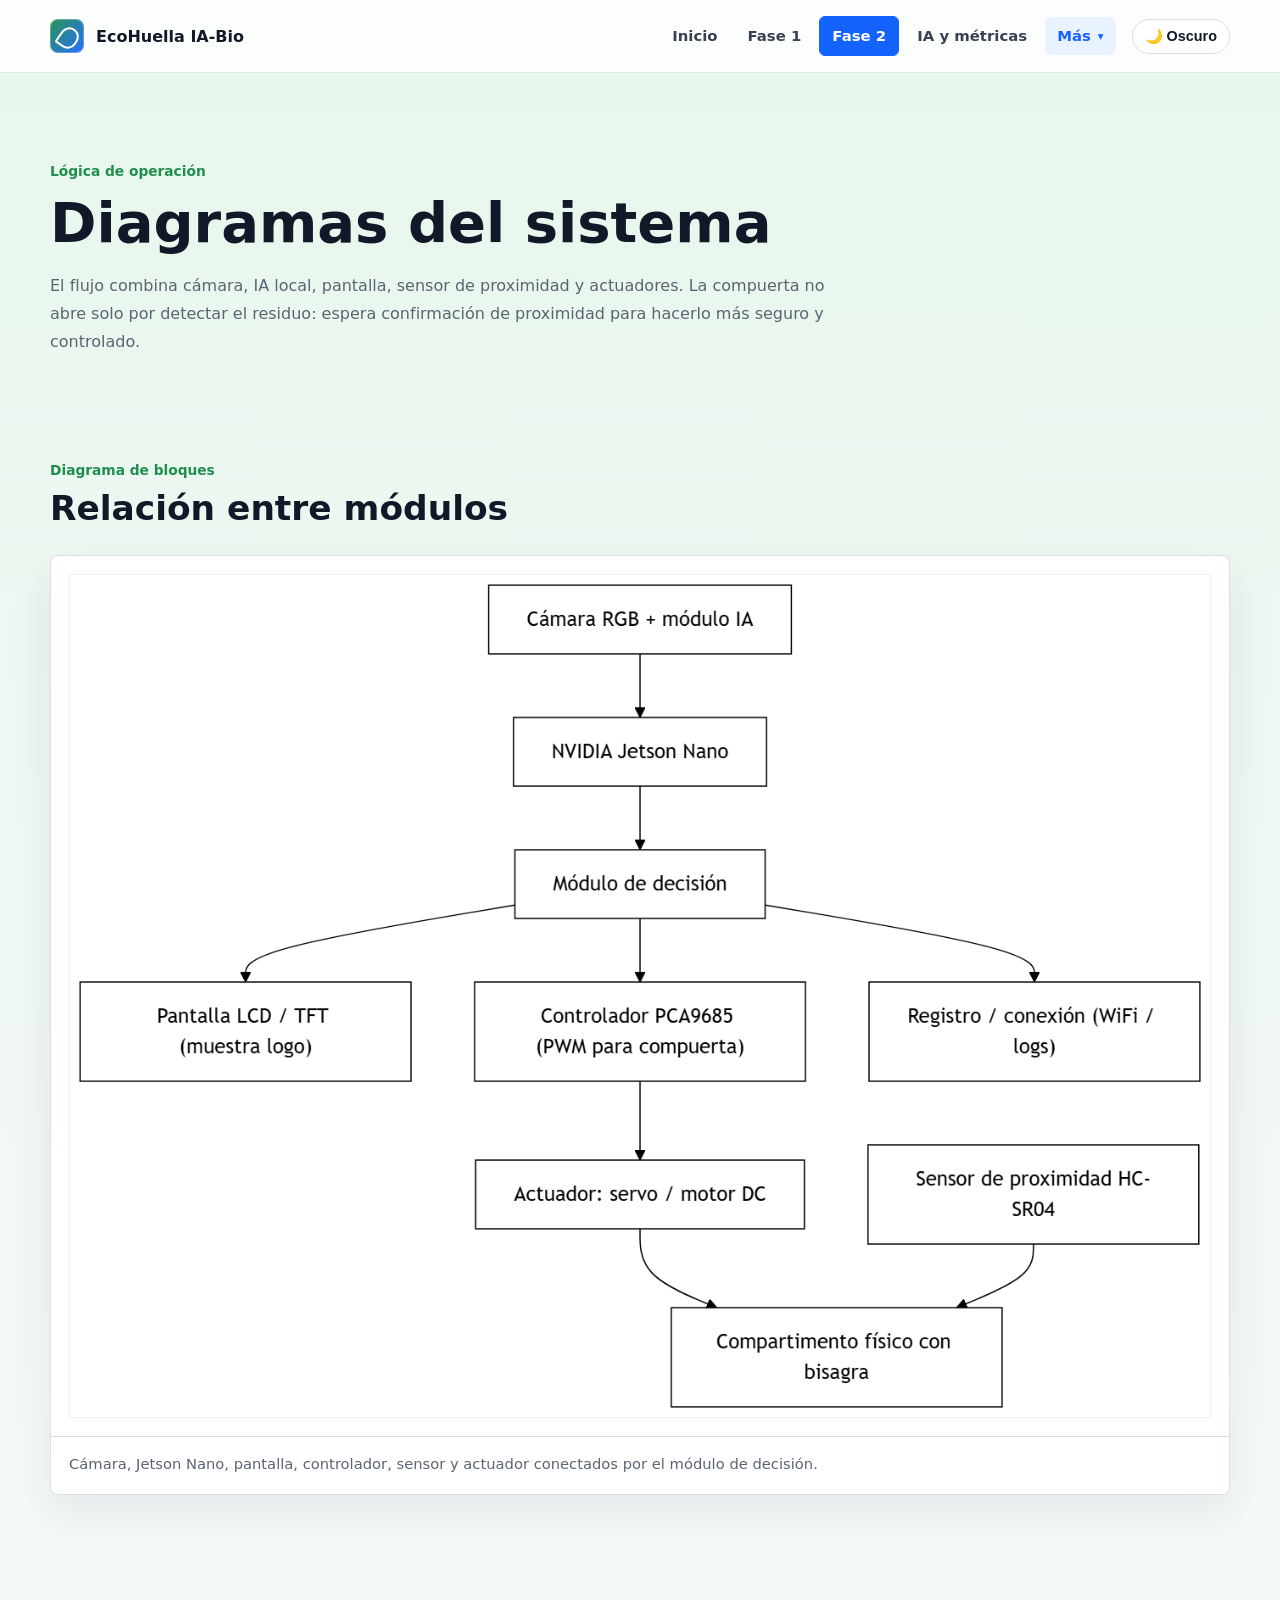
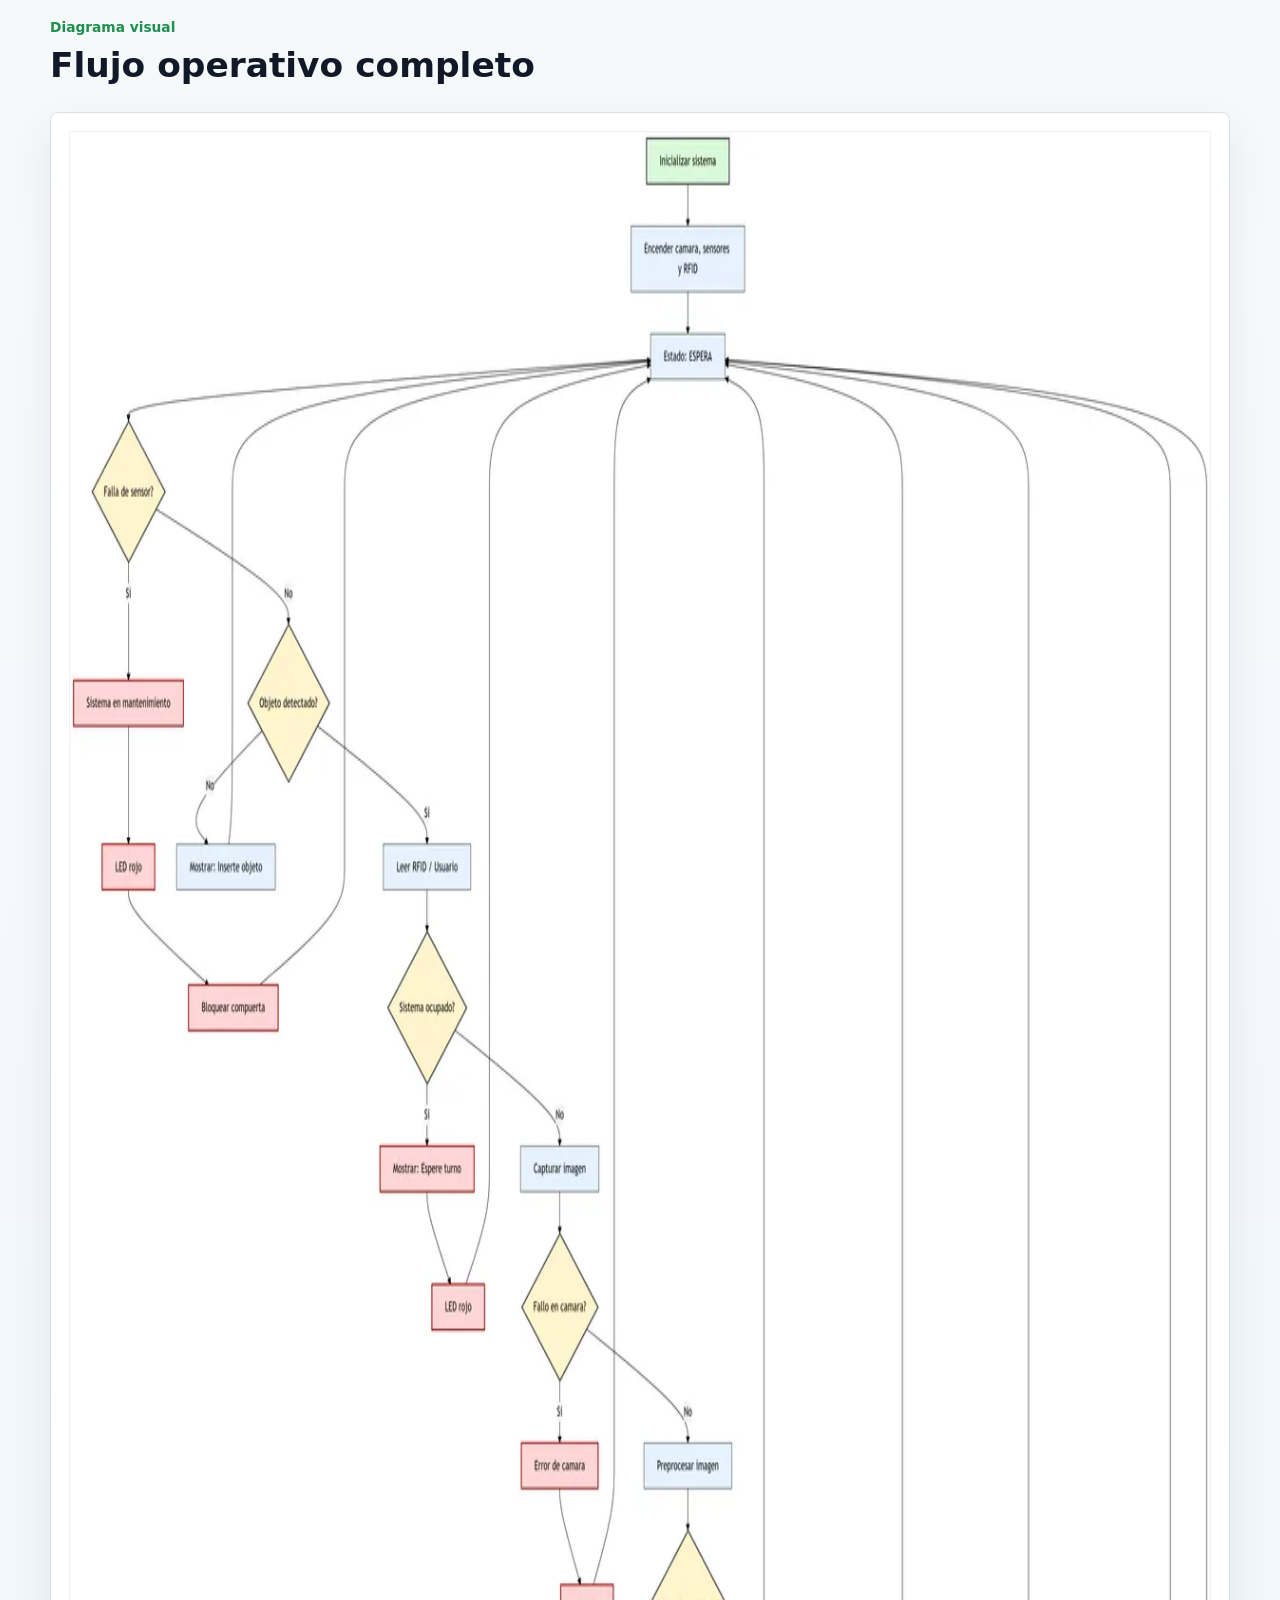
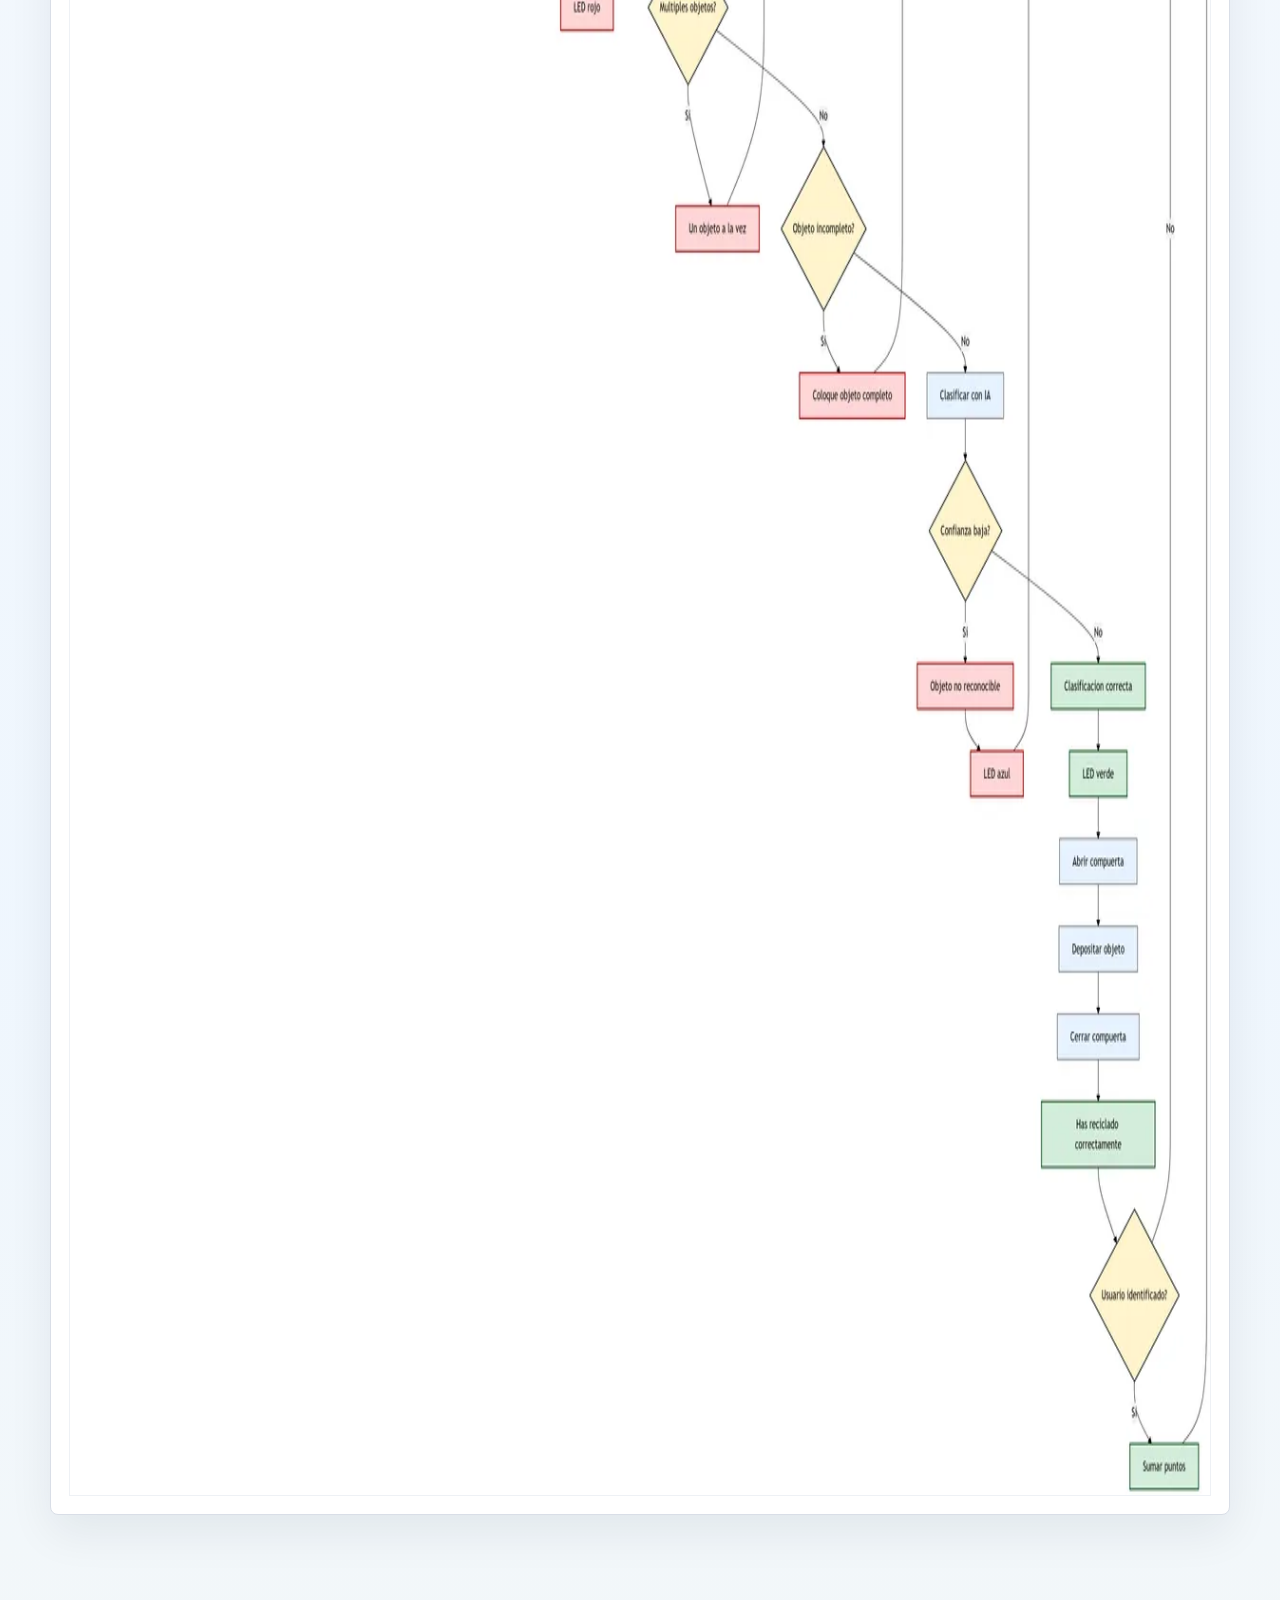
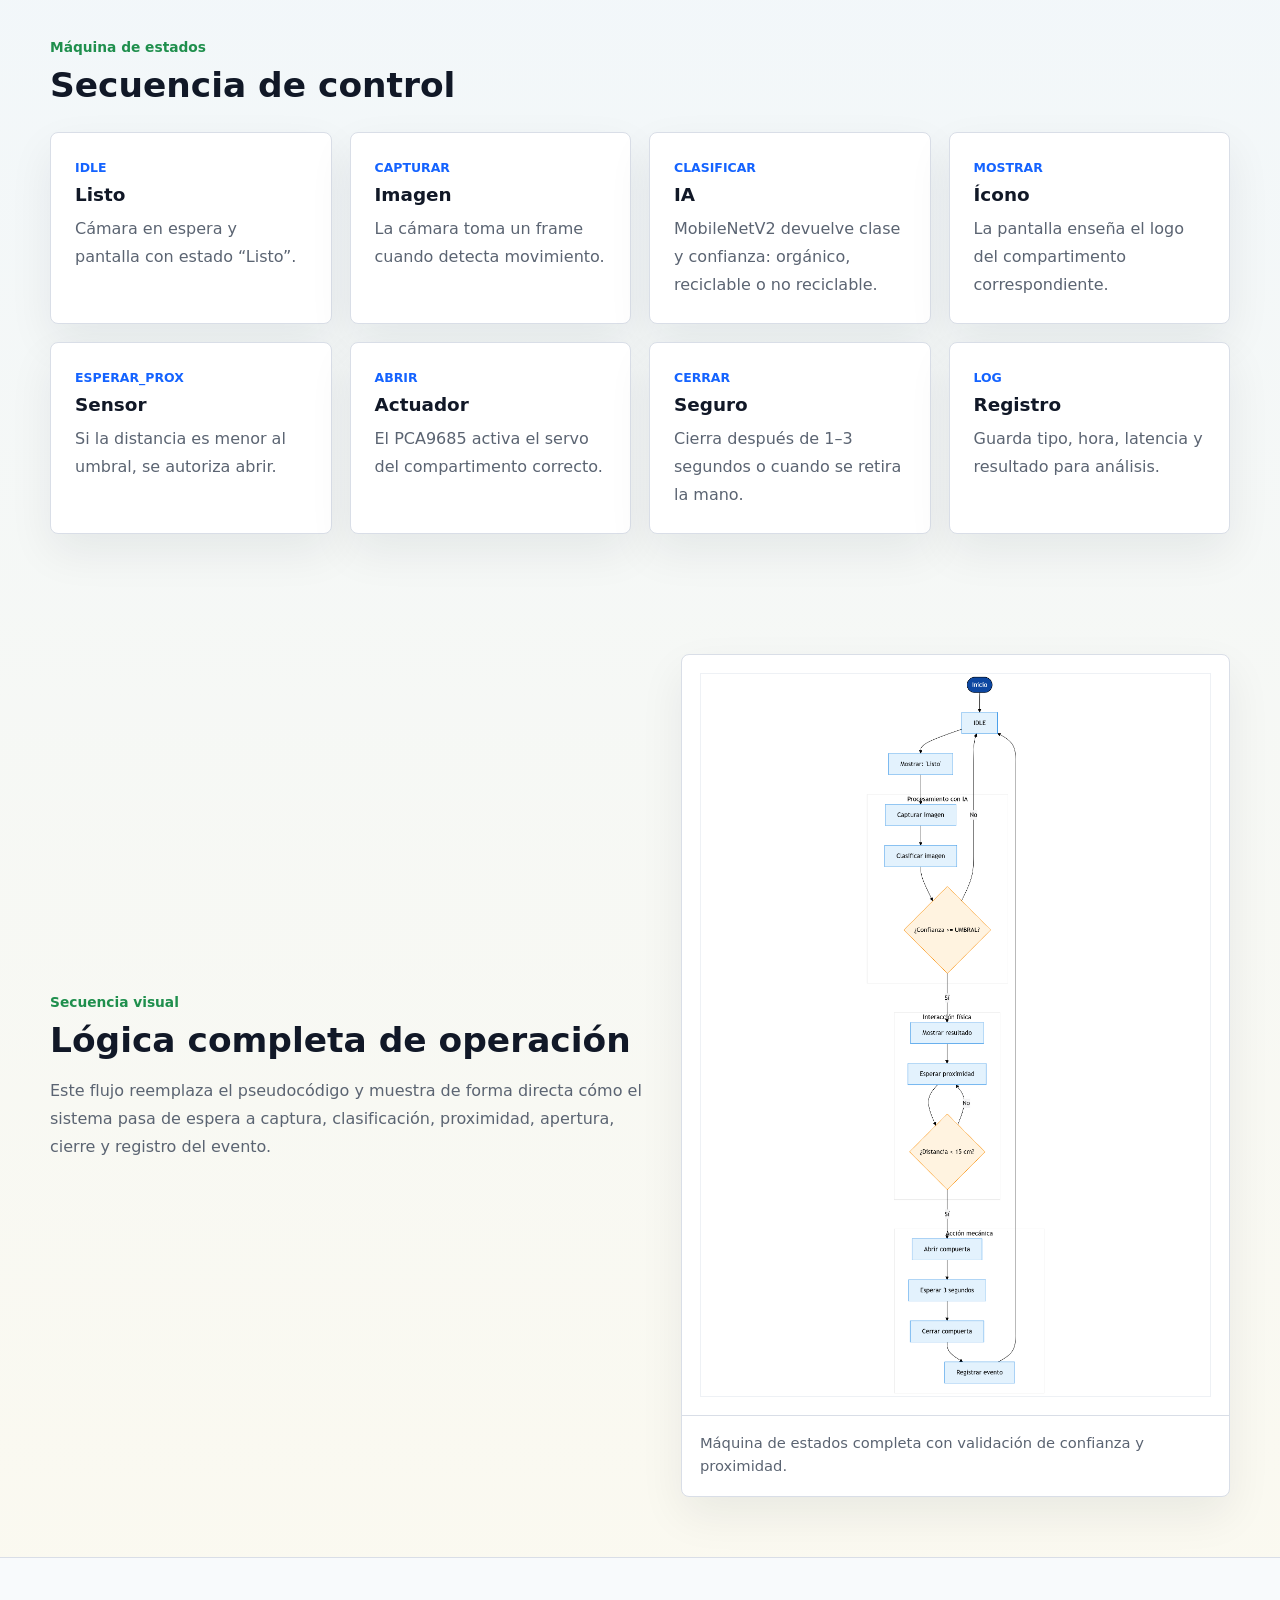
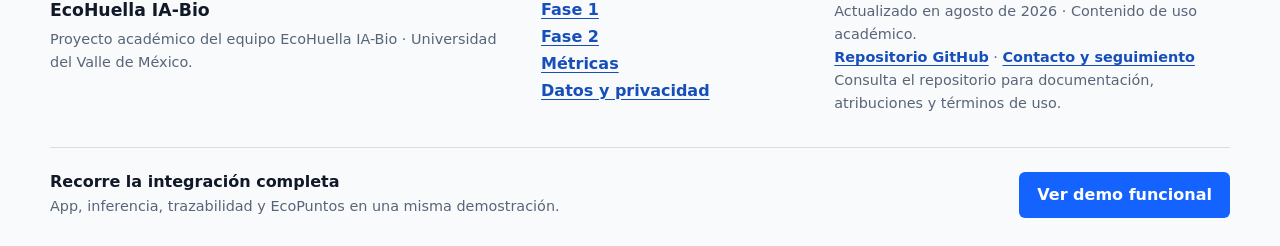
==== diagramas.html @ c9c918f1 "Mejorar accesibilidad y rendimiento del sitio" ====
<!doctype html>
<html lang="es">
<head>
  <meta charset="utf-8">
  <meta name="viewport" content="width=device-width, initial-scale=1">
  <meta name="description" content="Diagramas, bloque funcional y máquina de estados de EcoHuella IA-Bio.">
  <title>Diagramas | EcoHuella IA-Bio</title>
  <link rel="stylesheet" href="styles.css">
</head>
<body>
  <header class="site-header">
    <div class="header-inner">
      <a class="brand" href="index.html" aria-label="Inicio de EcoHuella IA-Bio">
        <span class="brand-mark" aria-hidden="true"></span>
        <span>EcoHuella IA-Bio</span>
      </a>
      <button class="nav-toggle" type="button" aria-label="Abrir navegación" aria-expanded="false" aria-controls="site-navigation">
        <span></span>
        <span></span>
        <span></span>
      </button>
      <nav class="top-nav" id="site-navigation" aria-label="Navegación principal">
        <a href="index.html">Inicio</a>
        <a href="fases.html">Fase 1</a>
        <a class="nav-priority" href="fase2.html">Fase 2</a>
        <a href="ia.html">IA y métricas</a>
        <details class="nav-more">
          <summary>Más</summary>
          <div class="nav-more-menu">
            <a href="tecnico.html">Arquitectura</a>
            <a href="materiales.html">Materiales</a>
            <a href="metodologia.html">Metodología</a>
            <a href="diagramas.html">Diagramas</a>
          </div>
        </details>
        <button class="theme-toggle" type="button" aria-pressed="false">🌙 Oscuro</button>
      </nav>
    </div>
  </header>

  <main>
    <section class="page-hero">
      <p class="eyebrow">Lógica de operación</p>
      <h1>Diagramas del sistema</h1>
      <p>
        El flujo combina cámara, IA local, pantalla, sensor de proximidad y
        actuadores. La compuerta no abre solo por detectar el residuo: espera
        confirmación de proximidad para hacerlo más seguro y controlado.
      </p>
    </section>

    <section class="section">
      <div class="section-heading">
        <p class="eyebrow">Diagrama de bloques</p>
        <h2>Relación entre módulos</h2>
      </div>
      <figure class="diagram-frame diagram-figure">
        <div class="diagram-scroll" aria-label="Diagrama de bloques desplazable">
          <img class="zoomable diagram-image wide" src="assets/diagrama-bloques-modulos.png" alt="Diagrama de bloques entre cámara, Jetson Nano, controlador, pantalla, sensor y compartimento físico" loading="lazy">
        </div>
        <figcaption>Cámara, Jetson Nano, pantalla, controlador, sensor y actuador conectados por el módulo de decisión.</figcaption>
      </figure>
    </section>

    <section class="section">
      <div class="section-heading">
        <p class="eyebrow">Diagrama visual</p>
        <h2>Flujo operativo completo</h2>
      </div>
      <div class="diagram-frame">
        <div class="diagram-scroll" aria-label="Diagrama de flujo desplazable">
          <img class="zoomable" src="assets/diagrama-flujo-1200.webp" srcset="assets/diagrama-flujo-1200.webp 1200w, assets/diagrama-flujo-2200.webp 2200w" sizes="(max-width: 760px) 100vw, 1120px" alt="Diagrama de flujo del sistema EcoHuella IA-Bio" width="2200" height="2965" loading="lazy">
        </div>
      </div>
    </section>

    <section class="section">
      <div class="section-heading">
        <p class="eyebrow">Máquina de estados</p>
        <h2>Secuencia de control</h2>
      </div>
      <div class="state-grid">
        <article class="state-card">
          <span>IDLE</span>
          <h3>Listo</h3>
          <p>Cámara en espera y pantalla con estado “Listo”.</p>
        </article>
        <article class="state-card">
          <span>CAPTURAR</span>
          <h3>Imagen</h3>
          <p>La cámara toma un frame cuando detecta movimiento.</p>
        </article>
        <article class="state-card">
          <span>CLASIFICAR</span>
          <h3>IA</h3>
          <p>MobileNetV2 devuelve clase y confianza: orgánico, reciclable o no reciclable.</p>
        </article>
        <article class="state-card">
          <span>MOSTRAR</span>
          <h3>Ícono</h3>
          <p>La pantalla enseña el logo del compartimento correspondiente.</p>
        </article>
        <article class="state-card">
          <span>ESPERAR_PROX</span>
          <h3>Sensor</h3>
          <p>Si la distancia es menor al umbral, se autoriza abrir.</p>
        </article>
        <article class="state-card">
          <span>ABRIR</span>
          <h3>Actuador</h3>
          <p>El PCA9685 activa el servo del compartimento correcto.</p>
        </article>
        <article class="state-card">
          <span>CERRAR</span>
          <h3>Seguro</h3>
          <p>Cierra después de 1–3 segundos o cuando se retira la mano.</p>
        </article>
        <article class="state-card">
          <span>LOG</span>
          <h3>Registro</h3>
          <p>Guarda tipo, hora, latencia y resultado para análisis.</p>
        </article>
      </div>
    </section>

    <section class="section two-column">
      <div>
        <p class="eyebrow">Secuencia visual</p>
        <h2>Lógica completa de operación</h2>
        <p>
          Este flujo reemplaza el pseudocódigo y muestra de forma directa cómo
          el sistema pasa de espera a captura, clasificación, proximidad,
          apertura, cierre y registro del evento.
        </p>
      </div>
      <figure class="diagram-frame diagram-figure">
        <div class="diagram-scroll tall-diagram" aria-label="Diagrama de secuencia desplazable">
          <img class="zoomable diagram-image tall" src="assets/diagrama-secuencia-control.png" alt="Diagrama de secuencia de control desde inicio hasta registro del evento" loading="lazy">
        </div>
        <figcaption>Máquina de estados completa con validación de confianza y proximidad.</figcaption>
      </figure>
    </section>
  </main>

  <footer class="site-footer">
    <div class="footer-inner">
      <div class="footer-intro">
        <strong>EcoHuella IA-Bio</strong>
        <p>Proyecto académico del equipo EcoHuella IA-Bio · Universidad del Valle de México.</p>
      </div>
      <nav class="footer-links" aria-label="Enlaces del proyecto">
        <a href="fases.html">Fase 1</a>
        <a href="fase2.html">Fase 2</a>
        <a href="ia.html#contexto-metricas">Métricas</a>
        <a href="fase2.html#fase-2-datos">Datos y privacidad</a>
      </nav>
      <div class="footer-meta">
        <p>Actualizado en agosto de 2026 · Contenido de uso académico.</p>
        <p><a href="https://github.com/leoalva0109-del/EcoHuella">Repositorio GitHub</a> · <a href="https://github.com/leoalva0109-del/EcoHuella/issues">Contacto y seguimiento</a></p>
        <p>Consulta el repositorio para documentación, atribuciones y términos de uso.</p>
      </div>
    </div>
    <div class="footer-cta">
      <div><strong>Recorre la integración completa</strong><p>App, inferencia, trazabilidad y EcoPuntos en una misma demostración.</p></div>
      <a class="button footer-button" href="fase2.html#fase-2-frontend">Ver demo funcional</a>
    </div>
  </footer>

  <script src="script.js"></script>
</body>
</html>
---- styles.css ----
:root {
  --ink: #111827;
  --muted: #5b6472;
  --paper: #f4f8f5;
  --surface: #ffffff;
  --line: #d9dee7;
  --green: #1f8f4d;
  --blue: #1463ff;
  --amber: #f2b705;
  --red: #df3f36;
  --dark: #101820;
  --hero-overlay: rgba(16, 24, 32, 0.9);
}

body.dark-mode {
  --ink: #f4f7fb;
  --muted: #b7c0cc;
  --paper: #07111f;
  --surface: #101b2d;
  --line: #27364a;
  --green: #4edc87;
  --blue: #7fb8ff;
  --amber: #ffcf4d;
  --red: #ff7d74;
  --dark: #030811;
  --hero-overlay: rgba(2, 8, 20, 0.82);
}

* {
  box-sizing: border-box;
}

html {
  scroll-behavior: smooth;
}

body {
  margin: 0;
  font-family: Inter, ui-sans-serif, system-ui, -apple-system, BlinkMacSystemFont, "Segoe UI", sans-serif;
  background:
    linear-gradient(180deg, rgba(230, 246, 235, 0.9) 0%, rgba(247, 249, 252, 0.92) 28%, rgba(238, 246, 255, 0.88) 62%, rgba(255, 250, 236, 0.72) 100%),
    var(--paper);
  color: var(--ink);
  transition: background 220ms ease, color 220ms ease;
}

body.dark-mode {
  background:
    linear-gradient(180deg, rgba(5, 12, 23, 0.98) 0%, rgba(8, 16, 30, 0.96) 36%, rgba(7, 14, 28, 0.98) 100%),
    var(--paper);
}

body.nav-open {
  overflow: hidden;
}

img {
  display: block;
  max-width: 100%;
}

a {
  color: inherit;
}

:where(a, button, summary, [tabindex]):focus-visible {
  outline: 3px solid #1463ff;
  outline-offset: 3px;
}

body.dark-mode :where(a, button, summary, [tabindex]):focus-visible {
  outline-color: #ffcf4d;
}

p {
  color: var(--muted);
  font-size: 1rem;
  line-height: 1.75;
  margin: 0;
  overflow-wrap: break-word;
}

h1,
h2,
h3 {
  color: var(--ink);
  line-height: 1.08;
  margin: 0;
  letter-spacing: 0;
  overflow-wrap: break-word;
}

h1 {
  font-size: 3.5rem;
}

h2 {
  font-size: 2.15rem;
}

h3 {
  font-size: 1.15rem;
}

.site-header {
  position: sticky;
  top: 0;
  z-index: 100;
  border-bottom: 1px solid rgba(217, 222, 231, 0.78);
  background: rgba(255, 255, 255, 0.86);
  backdrop-filter: blur(18px);
}

body.dark-mode .site-header {
  background: rgba(7, 14, 28, 0.82);
  border-color: rgba(39, 54, 74, 0.95);
}

.header-inner {
  width: min(1180px, calc(100% - 40px));
  min-height: 72px;
  margin: 0 auto;
  display: flex;
  align-items: center;
  justify-content: space-between;
  gap: 24px;
}

.brand {
  display: inline-flex;
  align-items: center;
  gap: 12px;
  color: var(--ink);
  font-weight: 800;
  text-decoration: none;
  white-space: nowrap;
}

.brand-mark {
  position: relative;
  width: 34px;
  height: 34px;
  border-radius: 8px;
  background:
    linear-gradient(135deg, rgba(31, 143, 77, 0.96), rgba(20, 99, 255, 0.92));
  box-shadow: inset 0 0 0 1px rgba(255, 255, 255, 0.28);
}

.brand-mark::after {
  content: "";
  position: absolute;
  left: 9px;
  top: 8px;
  width: 15px;
  height: 18px;
  border-radius: 12px 12px 12px 2px;
  border: 2px solid #fff;
  transform: rotate(35deg);
}

.top-nav {
  display: flex;
  align-items: center;
  gap: 6px;
}

.top-nav a,
.nav-more summary {
  border-radius: 6px;
  border: 0;
  background: transparent;
  color: #374151;
  font-size: 0.93rem;
  font-weight: 650;
  padding: 10px 12px;
  font-family: inherit;
  text-decoration: none;
  transition: background 180ms ease, color 180ms ease;
  cursor: pointer;
}

.top-nav a:hover,
.top-nav a.active,
.nav-more summary:hover,
.nav-more.active summary,
.nav-more[open] summary {
  background: #e9f2ff;
  color: var(--blue);
}

body.dark-mode .top-nav a,
body.dark-mode .nav-more summary {
  color: #d7dee9;
}

body.dark-mode .top-nav a:hover,
body.dark-mode .top-nav a.active,
body.dark-mode .nav-more summary:hover,
body.dark-mode .nav-more.active summary,
body.dark-mode .nav-more[open] summary {
  background: rgba(127, 184, 255, 0.16);
  color: var(--blue);
}

.top-nav a.nav-priority {
  border: 1px solid #1463ff;
  background: #1463ff;
  color: #fff;
}

.top-nav a.nav-priority:hover,
.top-nav a.nav-priority.active,
body.dark-mode .top-nav a.nav-priority,
body.dark-mode .top-nav a.nav-priority:hover,
body.dark-mode .top-nav a.nav-priority.active {
  background: #0f52d6;
  color: #fff;
}

.nav-more {
  position: relative;
}

.nav-more summary {
  display: flex;
  align-items: center;
  gap: 7px;
  list-style: none;
  cursor: pointer;
}

.nav-more summary::-webkit-details-marker {
  display: none;
}

.nav-more summary::after {
  content: "▾";
  font-size: 0.72rem;
}

.nav-more[open] summary::after {
  transform: rotate(180deg);
}

.nav-more-menu {
  position: absolute;
  top: calc(100% + 10px);
  right: 0;
  width: 210px;
  padding: 8px;
  border: 1px solid var(--line);
  border-radius: 8px;
  background: var(--surface);
  box-shadow: 0 18px 45px rgba(17, 24, 39, 0.16);
}

.nav-more-menu a {
  display: block;
}

.theme-toggle {
  margin-left: 10px;
  border: 1px solid var(--line);
  border-radius: 999px;
  background: var(--surface);
  color: var(--ink);
  padding: 8px 12px;
  font-size: 0.9rem;
  font-weight: 700;
  cursor: pointer;
}

body.dark-mode .theme-toggle {
  background: rgba(127, 184, 255, 0.14);
  color: var(--ink);
}

.nav-toggle {
  display: none;
  width: 42px;
  height: 42px;
  border: 1px solid var(--line);
  border-radius: 8px;
  background: #fff;
  cursor: pointer;
}

.nav-toggle span {
  display: block;
  width: 18px;
  height: 2px;
  margin: 4px auto;
  background: var(--ink);
  transition: transform 180ms ease, opacity 180ms ease;
}

body.nav-open .nav-toggle span:nth-child(1) {
  transform: translateY(6px) rotate(45deg);
}

body.nav-open .nav-toggle span:nth-child(2) {
  opacity: 0;
}

body.nav-open .nav-toggle span:nth-child(3) {
  transform: translateY(-6px) rotate(-45deg);
}

.hero-shell {
  position: relative;
  min-height: 74vh;
  display: flex;
  align-items: flex-end;
  overflow: hidden;
  background: var(--dark);
}

.hero-shell::after {
  content: "";
  position: absolute;
  inset: 0;
  background:
    linear-gradient(90deg, var(--hero-overlay) 0%, rgba(16, 24, 32, 0.56) 42%, rgba(16, 24, 32, 0.12) 100%),
    linear-gradient(0deg, rgba(16, 24, 32, 0.78) 0%, rgba(16, 24, 32, 0) 38%);
}

.hero-bg {
  position: absolute;
  inset: 0;
  width: 100%;
  height: 100%;
  object-fit: cover;
}

.hero-content {
  position: relative;
  z-index: 2;
  width: min(1180px, calc(100% - 40px));
  margin: 0 auto;
  padding: 118px 0 72px;
}

.hero-content h1 {
  max-width: 760px;
  color: #fff;
  font-size: 4.6rem;
}

.hero-copy {
  max-width: 680px;
  margin-top: 22px;
  color: rgba(255, 255, 255, 0.84);
  font-size: 1.14rem;
}

.hero-actions {
  display: flex;
  flex-wrap: wrap;
  gap: 12px;
  margin-top: 30px;
}

.button {
  display: inline-flex;
  align-items: center;
  justify-content: center;
  min-height: 46px;
  border-radius: 6px;
  font-weight: 760;
  padding: 0 18px;
  text-decoration: none;
  transition: transform 180ms ease, border-color 180ms ease, background 180ms ease;
}

.button:hover {
  transform: translateY(-2px);
}

.button.primary {
  background: #fff;
  color: var(--dark);
}

.button.secondary {
  border: 1px solid rgba(255, 255, 255, 0.48);
  color: #fff;
}

.button.inline-button {
  width: fit-content;
  margin-top: 24px;
  background: var(--blue);
  color: #fff;
}

.page-hero,
.section {
  width: min(1180px, calc(100% - 40px));
  margin: 0 auto;
}

.page-hero {
  padding: 86px 0 42px;
}

.page-hero h1 {
  max-width: 840px;
  margin-top: 10px;
}

.page-hero p:last-child {
  max-width: 790px;
  margin-top: 18px;
}

.section {
  padding: 60px 0;
}

.section.compact {
  padding: 34px 0 46px;
}

.section-heading {
  max-width: 760px;
  margin-bottom: 28px;
}

.section-heading h2 {
  margin-top: 8px;
}

.section-heading h2 + p {
  margin-top: 14px;
}

.eyebrow {
  color: var(--green);
  font-size: 0.86rem;
  font-weight: 820;
}

.hero-content .eyebrow {
  color: #8ff0b5;
  margin-bottom: 12px;
}

.stats-grid {
  display: grid;
  grid-template-columns: repeat(4, 1fr);
  gap: 14px;
}

.stat-card,
.feature-card,
.process-card,
.category-card,
.metric-card,
.material-card,
.spec-card,
.checklist-panel,
.impact-panel,
.image-panel,
.component-card,
.state-card,
.phase-card,
.roadmap-card,
.flow-node,
.phase-check-grid article,
.phase-link-card,
.module-card {
  border: 1px solid var(--line);
  border-radius: 8px;
  background: var(--surface);
  box-shadow: 0 18px 45px rgba(17, 24, 39, 0.07);
}

.hero-media {
  position: absolute;
  inset: 0;
}

.stat-card {
  min-height: 146px;
  padding: 24px;
  display: flex;
  flex-direction: column;
  justify-content: space-between;
}

.stat-number {
  color: var(--ink);
  font-size: 2.35rem;
  font-weight: 850;
}

.stat-label {
  color: var(--muted);
  font-weight: 650;
}

.metrics-note {
  max-width: 920px;
  margin-top: 18px;
  font-size: 0.9rem;
}

.metrics-note a,
.metric-limitations a,
.metric-source-strip a {
  color: var(--blue);
  font-weight: 760;
}

.two-column {
  display: grid;
  grid-template-columns: minmax(0, 1.05fr) minmax(320px, 0.95fr);
  gap: 24px;
  align-items: center;
}

.two-column > * {
  min-width: 0;
}

.two-column h2 {
  margin-top: 8px;
  margin-bottom: 18px;
}

.impact-panel,
.checklist-panel,
.spec-card {
  padding: 28px;
}

.impact-panel {
  border-left: 6px solid var(--green);
}

.impact-panel h3,
.spec-card h2,
.checklist-panel h2 {
  margin-bottom: 12px;
}

.visual-feature {
  align-items: stretch;
}

.image-panel {
  margin: 0;
  overflow: hidden;
}

.image-panel img {
  width: 100%;
  height: 330px;
  object-fit: cover;
}

.image-panel figcaption {
  color: var(--muted);
  font-size: 0.92rem;
  line-height: 1.55;
  padding: 16px 18px 18px;
}

.quick-access {
  align-items: center;
}

.qr-panel,
.video-panel {
  margin: 0;
  overflow: hidden;
  border: 1px solid var(--line);
  border-radius: 8px;
  background: var(--surface);
  box-shadow: 0 18px 45px rgba(17, 24, 39, 0.07);
}

.qr-panel {
  display: grid;
  place-items: center;
  padding: 28px;
}

.qr-panel img {
  width: min(300px, 100%);
  border: 1px solid #eef1f5;
  border-radius: 8px;
  background: #fff;
}

.qr-panel figcaption,
.video-panel figcaption {
  width: 100%;
  color: var(--muted);
  font-size: 0.92rem;
  line-height: 1.55;
  padding: 16px 18px 0;
  text-align: center;
}

.video-panel video {
  width: 100%;
  aspect-ratio: 16 / 9;
  display: block;
  background: #101820;
}

.video-panel figcaption {
  padding: 16px 18px 18px;
}

.process-grid,
.category-grid,
.architecture-grid,
.materials-layout,
.split-cards,
.metric-layout,
.component-grid,
.state-grid {
  display: grid;
  gap: 18px;
}

.process-grid {
  grid-template-columns: repeat(4, 1fr);
}

.process-card,
.feature-card,
.material-card,
.metric-card,
.category-card {
  padding: 26px;
}

.card-media {
  width: 100%;
  height: 180px;
  object-fit: cover;
  border-radius: 6px;
  margin-bottom: 22px;
  border: 1px solid #eef1f5;
}

.card-media.contain-media {
  object-fit: contain;
  padding: 10px;
  background: #fff;
}

.process-card {
  min-height: 218px;
}

.step-number,
.feature-label {
  display: inline-block;
  color: var(--blue);
  font-size: 0.84rem;
  font-weight: 850;
  margin-bottom: 18px;
}

.process-card h3,
.feature-card h2,
.material-card h2,
.metric-card h3,
.category-card h3 {
  margin-bottom: 12px;
}

.category-band {
  padding-bottom: 86px;
}

.category-grid {
  grid-template-columns: repeat(3, 1fr);
}

.category-card {
  position: relative;
  min-height: 230px;
  overflow: hidden;
}

.category-card::before {
  content: "";
  position: absolute;
  inset: 0 0 auto;
  height: 6px;
}

.category-card.organic::before {
  background: var(--green);
}

.category-card.recyclable::before {
  background: var(--amber);
}

.category-card.landfill::before {
  background: var(--red);
}

.split-cards {
  grid-template-columns: repeat(2, 1fr);
}

.feature-card {
  min-height: 276px;
}

.metric-layout {
  grid-template-columns: 1.2fr 1fr 1fr;
}

.metric-card {
  min-height: 230px;
}

.metric-card.strong {
  background: var(--dark);
}

.metric-card.strong h3,
.metric-card.strong p,
.metric-card.strong .metric-value {
  color: #fff;
}

.metric-value {
  display: block;
  color: var(--blue);
  font-size: 2.8rem;
  font-weight: 860;
  margin-bottom: 18px;
}

.metric-context-grid {
  display: grid;
  grid-template-columns: repeat(4, minmax(0, 1fr));
  margin: 0;
  border-top: 1px solid var(--line);
  border-bottom: 1px solid var(--line);
}

.metric-context-grid div {
  min-width: 0;
  padding: 24px;
}

.metric-context-grid div + div {
  border-left: 1px solid var(--line);
}

.metric-context-grid dt {
  color: var(--ink);
  font-weight: 820;
  margin-bottom: 9px;
}

.metric-context-grid dd {
  color: var(--muted);
  line-height: 1.62;
  margin: 0;
}

.metric-limitations {
  margin-top: 24px;
  padding: 20px 22px;
  border-left: 5px solid var(--amber);
  background: rgba(242, 183, 5, 0.1);
}

.metric-limitations strong {
  display: block;
  margin-bottom: 6px;
}

.metric-limitations a {
  display: inline-block;
  margin-top: 8px;
}

.phase-preview {
  padding-top: 36px;
}

.phase-page-hero {
  padding-bottom: 26px;
}

.phase-tabs-shell {
  padding-top: 38px;
}

.phase-tabs {
  display: grid;
  grid-template-columns: repeat(2, minmax(0, 1fr));
  gap: 14px;
  margin-bottom: 34px;
}

.phase-tab,
.subtab-button {
  border: 1px solid var(--line);
  border-radius: 8px;
  background: var(--surface);
  color: var(--ink);
  cursor: pointer;
  font: inherit;
  text-align: left;
  transition: transform 180ms ease, border-color 180ms ease, background 180ms ease;
}

.phase-tab {
  display: block;
  text-decoration: none;
}

.phase-tab {
  min-height: 138px;
  padding: 22px;
}

.phase-tab:hover,
.subtab-button:hover,
.phase-link-card:hover {
  transform: translateY(-2px);
  border-color: var(--blue);
}

.phase-tab.active {
  border-color: var(--blue);
  background:
    linear-gradient(135deg, rgba(20, 99, 255, 0.12), rgba(255, 255, 255, 0) 46%),
    var(--surface);
}

.phase-link-tab {
  color: var(--ink);
}

.phase-tab span {
  display: inline-flex;
  align-items: center;
  min-height: 30px;
  border-radius: 8px;
  background: #e9f2ff;
  color: var(--blue);
  font-size: 0.8rem;
  font-weight: 850;
  padding: 0 10px;
  margin-bottom: 14px;
}

.phase-tab strong {
  display: block;
  margin-bottom: 8px;
  font-size: 1.28rem;
}

.phase-tab small {
  color: var(--muted);
  font-size: 0.92rem;
  line-height: 1.55;
}

.phase-panel[hidden],
.subtab-panel[hidden] {
  display: none;
}

.phase-panel {
  padding-top: 8px;
}

.phase-panel-header {
  display: flex;
  align-items: flex-end;
  justify-content: space-between;
  gap: 22px;
  margin-bottom: 28px;
}

.phase-panel-header > div {
  max-width: 780px;
}

.phase-panel-header h2 {
  margin-top: 8px;
  margin-bottom: 14px;
}

.phase-panel-header .button {
  flex: 0 0 auto;
}

.phase-menu-grid,
.module-grid {
  display: grid;
  gap: 18px;
}

.phase-menu-grid {
  grid-template-columns: repeat(5, minmax(0, 1fr));
  margin-bottom: 22px;
}

.phase-link-card,
.module-card {
  display: block;
  min-height: 202px;
  padding: 24px;
  color: inherit;
  text-decoration: none;
  transition: transform 180ms ease, border-color 180ms ease;
}

.phase-link-card span,
.module-card span {
  display: inline-flex;
  align-items: center;
  min-height: 32px;
  border-radius: 8px;
  background: #eaf8ef;
  color: var(--green);
  font-size: 0.8rem;
  font-weight: 850;
  padding: 0 10px;
  margin-bottom: 16px;
}

.phase-link-card h3,
.module-card h3 {
  margin-bottom: 10px;
}

.phase-compact-grid {
  margin-top: 18px;
}

.subtab-controls {
  display: flex;
  flex-wrap: wrap;
  gap: 8px;
  margin-bottom: 28px;
}

.subtab-button {
  min-height: 42px;
  padding: 0 14px;
  font-size: 0.92rem;
  font-weight: 760;
}

.subtab-button.active {
  border-color: var(--blue);
  background: var(--dark);
  color: #fff;
}

.subtab-panels {
  min-height: 420px;
}

.subtab-panel {
  padding-top: 4px;
}

.phase-two-workspace {
  padding-top: 34px;
}

.module-grid {
  grid-template-columns: repeat(3, minmax(0, 1fr));
}

.phase-grid {
  display: grid;
  grid-template-columns: repeat(2, minmax(0, 1fr));
  gap: 18px;
  align-items: stretch;
}

.phase-card {
  padding: 30px;
  min-height: 360px;
}

.phase-card.current {
  border-top: 6px solid var(--green);
  background:
    linear-gradient(135deg, rgba(31, 143, 77, 0.12), rgba(255, 255, 255, 0) 42%),
    var(--surface);
}

.phase-card.next {
  border-top: 6px solid var(--blue);
  background:
    linear-gradient(135deg, rgba(20, 99, 255, 0.12), rgba(255, 255, 255, 0) 42%),
    var(--surface);
}

.phase-kicker {
  display: inline-flex;
  align-items: center;
  min-height: 34px;
  border-radius: 8px;
  background: #e9f2ff;
  color: var(--blue);
  font-size: 0.82rem;
  font-weight: 850;
  padding: 0 12px;
  margin-bottom: 18px;
}

.phase-card.current .phase-kicker {
  background: #eaf8ef;
  color: var(--green);
}

.phase-card h2 {
  margin-bottom: 14px;
}

.phase-card p + .clean-list {
  margin-top: 20px;
}

.roadmap-grid,
.architecture-flow,
.phase-check-grid {
  display: grid;
  gap: 18px;
}

.roadmap-grid {
  grid-template-columns: repeat(4, minmax(0, 1fr));
}

.roadmap-card,
.flow-node,
.phase-check-grid article {
  padding: 24px;
}

.roadmap-card {
  min-height: 230px;
}

.roadmap-card span,
.flow-node span {
  display: inline-flex;
  align-items: center;
  justify-content: center;
  min-width: 46px;
  height: 34px;
  border-radius: 8px;
  background: #e9f2ff;
  color: var(--blue);
  font-size: 0.82rem;
  font-weight: 850;
  padding: 0 10px;
  margin-bottom: 16px;
}

.roadmap-card h3,
.flow-node h3,
.phase-check-grid h3 {
  margin-bottom: 10px;
}

.architecture-flow {
  grid-template-columns: repeat(4, minmax(0, 1fr));
}

.flow-node {
  min-height: 210px;
  border-left: 5px solid var(--green);
}

.phase-check-grid {
  grid-template-columns: repeat(3, minmax(0, 1fr));
}

.clean-list {
  margin: 0;
  padding: 0;
  list-style: none;
}

.clean-list li {
  position: relative;
  color: var(--muted);
  line-height: 1.65;
  padding-left: 24px;
}

.clean-list li + li {
  margin-top: 12px;
}

.clean-list li::before {
  content: "";
  position: absolute;
  left: 0;
  top: 0.65em;
  width: 8px;
  height: 8px;
  border-radius: 50%;
  background: var(--green);
}

.architecture-grid {
  grid-template-columns: repeat(3, 1fr);
}

.component-grid {
  grid-template-columns: repeat(3, 1fr);
}

.component-card {
  overflow: hidden;
}

.component-card picture {
  display: block;
}

.component-card img {
  width: 100%;
  height: 210px;
  object-fit: contain;
  padding: 18px;
  background: #fff;
  border-bottom: 1px solid var(--line);
}

body.dark-mode .component-card img,
body.dark-mode .card-media.contain-media,
body.dark-mode .qr-panel img {
  background: #0b1526;
}

body.dark-mode .phase-kicker,
body.dark-mode .roadmap-card span,
body.dark-mode .flow-node span,
body.dark-mode .phase-tab span {
  background: rgba(127, 184, 255, 0.16);
}

body.dark-mode .phase-tab.active,
body.dark-mode .phase-card.current,
body.dark-mode .phase-card.next,
body.dark-mode .timeline-item.highlight {
  background:
    linear-gradient(135deg, rgba(127, 184, 255, 0.12), rgba(16, 27, 45, 0) 44%),
    var(--surface);
}

body.dark-mode .subtab-button.active {
  background: #e9f2ff;
  color: #101820;
}

.component-card div {
  padding: 22px;
}

.component-card span,
.state-card span {
  display: inline-block;
  color: var(--blue);
  font-size: 0.78rem;
  font-weight: 850;
  margin-bottom: 10px;
}

.component-card h3,
.state-card h3 {
  margin-bottom: 10px;
}

.table-wrap {
  overflow-x: auto;
  border: 1px solid var(--line);
  border-radius: 8px;
  background: var(--surface);
  box-shadow: 0 18px 45px rgba(17, 24, 39, 0.07);
}

.spec-table {
  width: 100%;
  min-width: 850px;
  border-collapse: collapse;
}

.spec-table th,
.spec-table td {
  padding: 16px 18px;
  border-bottom: 1px solid var(--line);
  color: var(--muted);
  text-align: left;
  vertical-align: top;
}

.spec-table th {
  background: #eef6ff;
  color: var(--ink);
  font-size: 0.92rem;
}

.spec-table tr:last-child td {
  border-bottom: 0;
}

.layer-stack {
  display: grid;
  gap: 12px;
}

.workflow-grid {
  display: grid;
  grid-template-columns: repeat(5, minmax(0, 1fr));
  gap: 14px;
}

.workflow-card,
.training-shot,
.power-specs article {
  border: 1px solid var(--line);
  border-radius: 8px;
  background: var(--surface);
  box-shadow: 0 18px 45px rgba(17, 24, 39, 0.07);
}

.workflow-card {
  min-height: 236px;
  padding: 24px;
}

.workflow-card span,
.power-specs span,
.training-shot span {
  display: inline-flex;
  align-items: center;
  justify-content: center;
  min-width: 48px;
  height: 34px;
  border-radius: 8px;
  background: #e9f2ff;
  color: var(--blue);
  font-size: 0.82rem;
  font-weight: 850;
  padding: 0 10px;
  margin-bottom: 16px;
}

.workflow-card h3,
.training-shot h3 {
  margin-bottom: 10px;
}

.training-grid {
  display: grid;
  grid-template-columns: repeat(2, minmax(0, 1fr));
  gap: 18px;
}

.training-shot {
  overflow: hidden;
}

.training-shot img {
  width: 100%;
  height: 270px;
  object-fit: contain;
  background: #fff;
  border-bottom: 1px solid var(--line);
}

.training-shot div {
  padding: 22px;
}

.power-specs {
  display: grid;
  grid-template-columns: repeat(2, minmax(0, 1fr));
  gap: 12px;
  margin-top: 24px;
}

.power-specs article {
  padding: 18px;
}

.power-specs span {
  margin-bottom: 10px;
}

.power-image img {
  object-fit: contain;
  padding: 20px;
  background: #fff;
}

.layer-stack article {
  display: grid;
  grid-template-columns: 64px 1fr;
  gap: 18px;
  align-items: start;
  padding: 24px;
  border: 1px solid var(--line);
  border-radius: 8px;
  background: var(--surface);
}

.layer-stack span,
.timeline-item > span {
  width: 48px;
  height: 48px;
  border-radius: 8px;
  display: inline-flex;
  align-items: center;
  justify-content: center;
  background: #e9f2ff;
  color: var(--blue);
  font-weight: 850;
}

.layer-stack h3,
.timeline h2 {
  margin-bottom: 8px;
}

.spec-card.dark {
  background: var(--dark);
}

.spec-card.dark h2,
.spec-card.dark p {
  color: #fff;
}

.materials-layout {
  grid-template-columns: 1.15fr 0.85fr;
}

.main-material {
  grid-row: span 2;
  min-height: 360px;
  background:
    linear-gradient(135deg, rgba(31, 143, 77, 0.12), rgba(20, 99, 255, 0.08)),
    var(--surface);
}

.timeline {
  display: grid;
  gap: 16px;
}

.clean-timeline {
  grid-template-columns: repeat(3, minmax(0, 1fr));
  gap: 18px;
}

.timeline-item {
  display: grid;
  grid-template-columns: 52px 1fr;
  gap: 18px;
  align-items: start;
  min-height: 190px;
  padding: 22px;
  border: 1px solid var(--line);
  border-radius: 8px;
  background: var(--surface);
  box-shadow: 0 18px 45px rgba(17, 24, 39, 0.07);
}

.timeline-item.highlight {
  border-top: 6px solid var(--blue);
  background:
    linear-gradient(135deg, rgba(20, 99, 255, 0.12), rgba(255, 255, 255, 0) 44%),
    var(--surface);
}

.timeline-item small {
  display: inline-flex;
  align-items: center;
  min-height: 28px;
  border-radius: 8px;
  background: #eaf8ef;
  color: var(--green);
  font-size: 0.78rem;
  font-weight: 850;
  padding: 0 10px;
  margin-bottom: 12px;
}

.timeline-item.highlight small {
  background: #e9f2ff;
  color: var(--blue);
}

.timeline-item h2 {
  font-size: 1.28rem;
  line-height: 1.18;
}

.diagram-frame {
  border: 1px solid var(--line);
  border-radius: 8px;
  background: #fff;
  box-shadow: 0 18px 45px rgba(17, 24, 39, 0.07);
  overflow: hidden;
}

.diagram-figure {
  margin: 0;
}

.diagram-figure figcaption {
  color: var(--muted);
  font-size: 0.92rem;
  line-height: 1.55;
  padding: 16px 18px 18px;
  border-top: 1px solid var(--line);
}

.diagram-scroll {
  overflow: auto;
  padding: 18px;
}

.diagram-scroll img,
.diagram-image {
  width: 100%;
  max-width: 100%;
  border: 1px solid #eef1f5;
}

.diagram-image {
  height: auto;
  margin: 0 auto;
  background: #fff;
}

.diagram-image.tall {
  max-height: none;
  object-fit: contain;
}

.tall-diagram {
  display: flex;
  justify-content: center;
  max-height: 760px;
}

.zoomable {
  cursor: zoom-in;
  transition: transform 180ms ease, width 180ms ease;
}

.zoomable.active {
  width: 1800px;
  max-width: none;
  cursor: zoom-out;
}

.code-block {
  overflow-x: auto;
  margin: 0;
  padding: 24px;
  border: 1px solid var(--line);
  border-radius: 8px;
  background: #101820;
  color: #e9f2ff;
  font-family: "Cascadia Code", "Consolas", monospace;
  font-size: 0.94rem;
  line-height: 1.7;
  box-shadow: 0 18px 45px rgba(17, 24, 39, 0.1);
}

.compact-code {
  font-size: 0.88rem;
}

.state-grid {
  grid-template-columns: repeat(4, 1fr);
}

.state-card {
  min-height: 180px;
  padding: 24px;
}

.source-note {
  padding-top: 20px;
}

.source-note h2 {
  font-size: 1.15rem;
  margin-bottom: 10px;
}

.source-note a {
  color: var(--blue);
  font-weight: 750;
}

.site-footer {
  border-top: 1px solid var(--line);
  background: #f8fafc;
  color: #263244;
  padding: 42px 20px 28px;
}

.site-footer p {
  color: #586579;
  font-size: 0.9rem;
  line-height: 1.6;
}

.footer-inner,
.footer-cta {
  width: min(1180px, 100%);
  margin: 0 auto;
}

.footer-inner {
  display: grid;
  grid-template-columns: minmax(260px, 1.15fr) minmax(170px, 0.65fr) minmax(320px, 1fr);
  gap: 36px;
  align-items: start;
}

.footer-intro strong {
  display: block;
  color: #111827;
  font-size: 1.08rem;
  margin-bottom: 8px;
}

.footer-links {
  display: grid;
  gap: 8px;
}

.footer-links a,
.footer-meta a {
  color: #164fba;
  font-weight: 720;
  text-underline-offset: 3px;
}

.footer-cta {
  display: flex;
  align-items: center;
  justify-content: space-between;
  gap: 24px;
  margin-top: 32px;
  padding-top: 24px;
  border-top: 1px solid #d7dee8;
}

.footer-cta strong {
  color: #111827;
}

.footer-cta p {
  margin-top: 4px;
}

.button.footer-button {
  flex: 0 0 auto;
  background: #1463ff;
  color: #fff;
}

body.dark-mode .site-footer {
  border-color: #314159;
  background: #08111f;
  color: #f4f7fb;
}

body.dark-mode .site-footer p {
  color: #cbd5e1;
}

body.dark-mode .footer-intro strong,
body.dark-mode .footer-cta strong {
  color: #f8fafc;
}

body.dark-mode .footer-links a,
body.dark-mode .footer-meta a {
  color: #9ec5ff;
}

body.dark-mode .footer-cta {
  border-color: #314159;
}

@media (max-width: 1024px) {
  .header-inner,
  .phase-two-page .header-inner {
    width: calc(100vw - 32px);
    max-width: calc(100vw - 32px);
  }

  .nav-toggle {
    display: block;
  }

  body.dark-mode .nav-toggle {
    background: #101b2d;
  }

  .top-nav {
    position: fixed;
    z-index: 110;
    left: 16px;
    right: 16px;
    top: 78px;
    display: none;
    max-height: calc(100vh - 94px);
    overflow-y: auto;
    flex-direction: column;
    align-items: stretch;
    padding: 12px;
    border: 1px solid var(--line);
    border-radius: 8px;
    background: #fff;
    box-shadow: 0 18px 45px rgba(17, 24, 39, 0.2);
  }

  body.dark-mode .top-nav {
    background: #101b2d;
  }

  body.nav-open .top-nav {
    display: flex;
  }

  .top-nav > a,
  .nav-more summary {
    padding: 13px 14px;
  }

  .nav-more-menu {
    position: static;
    width: 100%;
    margin-top: 4px;
    padding: 4px 8px 8px 18px;
    border: 0;
    border-left: 2px solid var(--line);
    border-radius: 0;
    box-shadow: none;
  }

  .theme-toggle {
    width: 100%;
    min-height: 44px;
    margin: 4px 0 0;
  }
}

@media (max-width: 980px) {
  h1 {
    font-size: 2.8rem;
  }

  h2 {
    font-size: 1.85rem;
  }

  .hero-content h1 {
    font-size: 3.3rem;
  }

  .stats-grid,
  .process-grid,
  .architecture-grid,
  .component-grid,
  .workflow-grid,
  .training-grid,
  .power-specs,
  .state-grid,
  .roadmap-grid,
  .architecture-flow,
  .phase-check-grid,
  .clean-timeline,
  .phase-menu-grid,
  .module-grid {
    grid-template-columns: repeat(2, 1fr);
  }

  .two-column,
  .split-cards,
  .metric-layout,
  .materials-layout,
  .phase-grid {
    grid-template-columns: 1fr;
  }

  .main-material {
    grid-row: auto;
  }

  .metric-context-grid {
    grid-template-columns: repeat(2, minmax(0, 1fr));
  }

  .metric-context-grid div:nth-child(3) {
    border-left: 0;
  }

  .metric-context-grid div:nth-child(n + 3) {
    border-top: 1px solid var(--line);
  }
}

@media (max-width: 760px) {
  html,
  body {
    max-width: 100%;
    overflow-x: hidden;
  }

  h1 {
    font-size: 2rem;
  }

  .header-inner {
    width: calc(100vw - 28px);
    max-width: calc(100vw - 28px);
  }

  .hero-shell {
    min-height: 640px;
  }

  .hero-shell::after {
    background: linear-gradient(0deg, rgba(3, 8, 17, 0.97) 0%, rgba(3, 8, 17, 0.84) 52%, rgba(3, 8, 17, 0.18) 100%);
  }

  .hero-bg {
    object-position: center 42%;
  }

  .hero-content {
    width: min(360px, calc(100% - 28px));
    margin-left: 14px;
    margin-right: auto;
    padding: 220px 0 38px;
  }

  .hero-content h1 {
    font-size: 2.35rem;
  }

  .hero-copy {
    font-size: 1rem;
  }

  .hero-content .eyebrow {
    max-width: 310px;
    line-height: 1.45;
  }

  .hero-actions {
    flex-direction: column;
    align-items: stretch;
  }

  .button {
    width: 100%;
  }

  .page-hero,
  .section {
    width: calc(100vw - 28px);
    max-width: calc(100vw - 28px);
  }

  .page-hero {
    padding-top: 54px;
  }

  .stats-grid,
  .process-grid,
  .category-grid,
  .architecture-grid,
  .component-grid,
  .workflow-grid,
  .training-grid,
  .power-specs,
  .state-grid,
  .roadmap-grid,
  .architecture-flow,
  .phase-check-grid,
  .clean-timeline,
  .phase-tabs,
  .phase-menu-grid,
  .module-grid {
    grid-template-columns: 1fr;
  }

  .stat-card,
  .process-card,
  .feature-card,
  .material-card,
  .metric-card,
  .category-card,
  .phase-card,
  .roadmap-card,
  .flow-node,
  .timeline-item,
  .phase-link-card,
  .module-card {
    min-height: auto;
  }

  .phase-panel-header {
    align-items: stretch;
    flex-direction: column;
  }

  .subtab-controls {
    display: grid;
    grid-template-columns: repeat(2, minmax(0, 1fr));
  }

  .subtab-button {
    text-align: center;
  }

  .metric-context-grid {
    grid-template-columns: 1fr;
  }

  .metric-context-grid div + div,
  .metric-context-grid div:nth-child(3) {
    border-left: 0;
    border-top: 1px solid var(--line);
  }

  .footer-inner {
    grid-template-columns: 1fr;
    gap: 24px;
  }

  .footer-cta {
    align-items: stretch;
    flex-direction: column;
  }

  .layer-stack article,
  .timeline-item {
    grid-template-columns: 1fr;
  }

  .workflow-card {
    min-height: auto;
  }

  .training-shot img {
    height: 220px;
  }

  .zoomable.active {
    width: 1120px;
  }
}

@media (max-width: 430px) {
  h1,
  .hero-content h1 {
    font-size: 2rem;
  }

  h2 {
    font-size: 1.55rem;
  }

  .brand span:last-child {
    max-width: 190px;
    overflow: hidden;
    text-overflow: ellipsis;
  }
}

@media (max-width: 520px) {
  .header-inner,
  .page-hero,
  .section {
    width: min(340px, calc(100vw - 28px));
    max-width: 340px;
    margin-left: 14px;
    margin-right: auto;
  }

  .hero-content {
    width: min(340px, calc(100vw - 28px));
  }
}

/* Fase 2: integracion funcional y evidencia */
.phase-two-page .header-inner {
  width: min(1360px, calc(100% - 32px));
}

.phase-two-hero {
  padding-bottom: 20px;
}

.phase-two-hero > p:not(.eyebrow) {
  max-width: 850px;
  font-size: 1.08rem;
}

.phase-two-tabs-shell {
  position: sticky;
  top: 72px;
  z-index: 80;
  border-top: 1px solid var(--line);
  border-bottom: 1px solid var(--line);
  background: rgba(244, 248, 245, 0.94);
  backdrop-filter: blur(14px);
}

body.dark-mode .phase-two-tabs-shell {
  background: rgba(7, 17, 31, 0.95);
}

.phase-two-tabs {
  width: min(1180px, calc(100% - 40px));
  margin: 0 auto;
  padding: 10px 0;
  display: flex;
  gap: 8px;
  overflow-x: auto;
  overscroll-behavior-inline: contain;
  scrollbar-width: thin;
}

.phase-two-tabs .nav-tab-button {
  flex: 1 0 112px;
  min-height: 42px;
  border: 1px solid var(--line);
  border-radius: 6px;
  background: var(--surface);
  color: var(--ink);
  font: inherit;
  font-size: 0.9rem;
  font-weight: 760;
  cursor: pointer;
}

.phase-two-tabs .nav-tab-button:hover {
  border-color: var(--blue);
  color: var(--blue);
}

.phase-two-tabs .nav-tab-button.active {
  border-color: var(--blue);
  background: var(--blue);
  color: #07111f;
}

body:not(.dark-mode) .phase-two-tabs .nav-tab-button.active {
  color: #fff;
}

.subtab-panel {
  scroll-margin-top: 150px;
}

.phase-two-facts,
.model-metrics {
  display: grid;
  margin: 34px 0 0;
  padding: 0;
}

.phase-two-facts {
  grid-template-columns: repeat(4, minmax(0, 1fr));
  border-top: 1px solid var(--line);
  border-bottom: 1px solid var(--line);
}

.phase-two-facts div {
  min-height: 104px;
  padding: 22px 24px;
}

.phase-two-facts div + div {
  border-left: 1px solid var(--line);
}

.phase-two-facts dt,
.phase-two-facts dd,
.model-metrics dt,
.model-metrics dd {
  margin: 0;
}

.phase-two-facts dt {
  color: var(--green);
  font-size: 2rem;
  font-weight: 900;
  line-height: 1;
}

.phase-two-facts dd {
  color: var(--muted);
  font-size: 0.88rem;
  font-weight: 700;
  line-height: 1.4;
  margin-top: 8px;
}

.metric-source-strip {
  display: grid;
  grid-template-columns: repeat(3, minmax(0, 1fr)) minmax(210px, auto);
  align-items: center;
  margin: 22px 0 12px;
  border-top: 1px solid var(--line);
  border-bottom: 1px solid var(--line);
}

.metric-source-strip > * {
  min-width: 0;
  padding: 16px 18px;
}

.metric-source-strip > * + * {
  border-left: 1px solid var(--line);
}

.metric-source-strip strong,
.metric-source-strip span {
  display: block;
}

.metric-source-strip strong {
  color: var(--ink);
  margin-bottom: 4px;
}

.metric-source-strip span {
  color: var(--muted);
  font-size: 0.82rem;
}

.metric-source-strip a {
  line-height: 1.45;
}

.metric-caveat {
  margin-bottom: 28px;
  padding: 14px 18px;
  border-left: 4px solid var(--amber);
  background: rgba(242, 183, 5, 0.1);
  font-size: 0.9rem;
}

.phase-two-heading {
  max-width: 900px;
  margin-bottom: 30px;
}

.phase-two-heading h2 {
  margin-bottom: 14px;
}

.phase-two-callout {
  display: grid;
  grid-template-columns: 180px minmax(0, 1fr);
  align-items: center;
  gap: 24px;
  margin: 0 0 30px;
  padding: 18px 22px;
  border-left: 5px solid var(--green);
  background: rgba(31, 143, 77, 0.08);
}

.phase-two-callout strong {
  color: var(--ink);
  font-size: 1rem;
}

.journey-grid {
  margin-bottom: 36px;
}

.phase-two-page .roadmap-card {
  min-height: 218px;
  border-top: 4px solid var(--blue);
}

.phase-two-page .roadmap-card:nth-child(3n + 1) {
  border-top-color: var(--green);
}

.phase-two-page .roadmap-card:nth-child(3n) {
  border-top-color: var(--amber);
}

.evidence-grid {
  display: grid;
  gap: 22px;
  margin-top: 36px;
}

.evidence-grid-wide {
  grid-template-columns: repeat(2, minmax(0, 1fr));
}

.evidence-grid-three {
  grid-template-columns: repeat(3, minmax(0, 1fr));
}

.evidence-figure {
  margin: 0;
  overflow: hidden;
  border: 1px solid var(--line);
  border-radius: 8px;
  background: var(--surface);
  box-shadow: 0 16px 36px rgba(17, 24, 39, 0.07);
}

.evidence-figure > button,
.phone-shot > button {
  display: block;
  width: 100%;
  border: 0;
  background: #f2f6f4;
  padding: 0;
  cursor: zoom-in;
  font: inherit;
}

.evidence-figure > button:focus-visible,
.phone-shot > button:focus-visible {
  outline: 3px solid var(--blue);
  outline-offset: -3px;
}

.evidence-figure img {
  width: 100%;
  height: 350px;
  object-fit: contain;
  background: #fff;
  transition: transform 180ms ease;
}

.evidence-figure button:hover img,
.phone-shot button:hover img {
  transform: scale(1.015);
}

.evidence-figure figcaption {
  min-height: 100px;
  padding: 18px 20px 20px;
  color: var(--muted);
  font-size: 0.92rem;
  line-height: 1.6;
}

.evidence-figure figcaption strong {
  color: var(--ink);
}

.evidence-feature {
  margin: 0 0 34px;
}

.evidence-feature img {
  height: auto;
  aspect-ratio: 16 / 9;
}

.portrait-document img {
  height: 520px;
}

.interface-list {
  border-top: 1px solid var(--line);
}

.interface-list article {
  display: grid;
  grid-template-columns: 52px minmax(0, 1fr) minmax(120px, auto);
  align-items: center;
  gap: 18px;
  min-height: 104px;
  border-bottom: 1px solid var(--line);
  padding: 16px 4px;
}

.interface-list article > span {
  display: grid;
  place-items: center;
  width: 42px;
  height: 42px;
  border-radius: 50%;
  background: var(--dark);
  color: #fff;
  font-size: 0.78rem;
  font-weight: 850;
}

.interface-list h3 {
  margin-bottom: 6px;
}

.interface-list p {
  font-size: 0.92rem;
}

.interface-list code {
  color: var(--blue);
  font-size: 0.88rem;
  font-weight: 750;
  overflow-wrap: anywhere;
}

.state-comparison,
.scope-split {
  display: grid;
  grid-template-columns: repeat(2, minmax(0, 1fr));
  gap: 1px;
  margin-top: 34px;
  background: var(--line);
  border: 1px solid var(--line);
}

.state-comparison article,
.scope-split section {
  min-height: 220px;
  padding: 28px;
  background: var(--surface);
}

.state-comparison span,
.mini-label {
  display: block;
  color: var(--green);
  font-size: 0.76rem;
  font-weight: 850;
  letter-spacing: 0;
  margin: 0 0 14px;
  text-transform: uppercase;
}

.state-comparison .state-retry span {
  color: var(--amber);
}

.state-comparison h3,
.scope-split h3 {
  margin-bottom: 12px;
}

.frontend-overview {
  display: grid;
  grid-template-columns: repeat(3, minmax(0, 1fr));
  gap: 0;
  margin-bottom: 34px;
  border-top: 1px solid var(--line);
  border-bottom: 1px solid var(--line);
}

.frontend-overview section {
  min-height: 310px;
  padding: 26px 28px;
}

.frontend-overview section + section {
  border-left: 1px solid var(--line);
}

.frontend-overview h3 {
  margin-bottom: 18px;
}

.frontend-overview .clean-list li {
  font-size: 0.92rem;
}

.frontend-docs {
  align-items: stretch;
}

.text-evidence-panel {
  min-height: 620px;
  padding: 30px;
  border: 1px solid var(--line);
  border-radius: 8px;
  background: var(--surface);
  box-shadow: 0 16px 36px rgba(17, 24, 39, 0.07);
}

.text-evidence-panel > h3 {
  max-width: 520px;
  font-size: 1.45rem;
  margin-bottom: 14px;
}

.panel-intro {
  font-size: 0.94rem;
  line-height: 1.65;
}

.architecture-map {
  margin-top: 26px;
  border-top: 1px solid var(--line);
}

.architecture-row {
  display: grid;
  grid-template-columns: 92px minmax(0, 1fr);
  gap: 18px;
  align-items: center;
  min-height: 92px;
  border-bottom: 1px solid var(--line);
}

.architecture-row > span {
  color: var(--blue);
  font-family: ui-monospace, SFMono-Regular, Consolas, "Liberation Mono", monospace;
  font-size: 0.82rem;
  font-weight: 850;
}

.architecture-row strong {
  display: block;
  color: var(--ink);
  font-size: 0.94rem;
  margin-bottom: 7px;
}

.architecture-row code {
  display: block;
  color: var(--muted);
  font-size: 0.78rem;
  line-height: 1.55;
  overflow-wrap: anywhere;
  white-space: normal;
}

.panel-footnote {
  margin-top: 22px;
  padding-top: 18px;
  border-top: 1px solid var(--line);
  font-size: 0.84rem;
  line-height: 1.6;
}

.criteria-panel {
  border-top: 5px solid var(--green);
}

.criteria-metrics {
  display: grid;
  grid-template-columns: repeat(3, minmax(0, 1fr));
  gap: 1px;
  margin: 26px 0 24px;
  border: 1px solid var(--line);
  background: var(--line);
}

.criteria-metrics div {
  min-height: 128px;
  padding: 18px 12px;
  background: var(--surface);
}

.criteria-metrics strong {
  display: block;
  color: var(--green);
  font-size: 1.45rem;
  margin-bottom: 10px;
}

.criteria-metrics div:nth-child(2) strong {
  color: var(--blue);
}

.criteria-metrics div:nth-child(3) strong {
  color: var(--amber);
}

.criteria-metrics span {
  color: var(--muted);
  font-size: 0.75rem;
  line-height: 1.4;
}

.criteria-list {
  margin: 0;
  padding: 0;
  list-style: none;
}

.criteria-list li {
  position: relative;
  min-height: 48px;
  border-bottom: 1px solid var(--line);
  color: var(--muted);
  font-size: 0.86rem;
  line-height: 1.5;
  padding: 11px 0 11px 24px;
}

.criteria-list li::before {
  content: "";
  position: absolute;
  left: 2px;
  top: 18px;
  width: 8px;
  height: 8px;
  border-radius: 50%;
  background: var(--green);
}

.gallery-heading {
  margin-top: 58px;
}

.phone-gallery {
  display: grid;
  grid-template-columns: repeat(4, minmax(0, 1fr));
  gap: 20px;
}

.phone-shot {
  margin: 0;
  overflow: hidden;
  border: 1px solid var(--line);
  border-radius: 8px;
  background: var(--surface);
  box-shadow: 0 14px 34px rgba(17, 24, 39, 0.08);
}

.phone-shot img {
  width: 100%;
  aspect-ratio: 9 / 18.7;
  object-fit: cover;
  object-position: top;
  background: #f2f6f4;
  transition: transform 180ms ease;
}

.phone-shot figcaption {
  min-height: 152px;
  padding: 18px;
}

.phone-shot figcaption span {
  display: inline-grid;
  place-items: center;
  width: 30px;
  height: 30px;
  margin-bottom: 12px;
  border-radius: 50%;
  background: #eaf8ef;
  color: var(--green);
  font-size: 0.72rem;
  font-weight: 850;
}

.phone-shot figcaption strong {
  display: block;
  color: var(--ink);
  margin-bottom: 8px;
}

.phone-shot figcaption p {
  font-size: 0.88rem;
  line-height: 1.55;
}

.runtime-flow {
  display: grid;
  grid-template-columns: minmax(0, 1fr) 38px minmax(0, 1fr) 38px minmax(0, 1fr) 38px minmax(0, 1fr);
  align-items: center;
  gap: 8px;
  margin: 0 0 36px;
}

.runtime-flow article {
  min-height: 192px;
  padding: 24px;
  border: 1px solid var(--line);
  border-top: 5px solid var(--green);
  border-radius: 8px;
  background: var(--surface);
}

.runtime-flow article:nth-of-type(2) {
  border-top-color: var(--blue);
}

.runtime-flow article:nth-of-type(3) {
  border-top-color: var(--amber);
}

.runtime-flow article:nth-of-type(4) {
  border-top-color: var(--red);
}

.runtime-flow article span {
  display: block;
  color: var(--muted);
  font-size: 0.74rem;
  font-weight: 850;
  margin-bottom: 12px;
  text-transform: uppercase;
}

.runtime-flow article h3 {
  margin-bottom: 10px;
}

.runtime-flow article p {
  font-size: 0.9rem;
  line-height: 1.55;
}

.runtime-flow i {
  color: var(--blue);
  font-size: 1.6rem;
  font-style: normal;
  text-align: center;
}

.backend-contracts {
  margin-bottom: 34px;
}

.backend-score {
  display: grid;
  grid-template-columns: repeat(3, minmax(0, 1fr));
  margin: 36px 0;
  border-top: 1px solid var(--line);
  border-bottom: 1px solid var(--line);
}

.backend-score div {
  min-height: 132px;
  padding: 26px;
}

.backend-score div + div {
  border-left: 1px solid var(--line);
}

.backend-score strong {
  display: block;
  color: var(--blue);
  font-size: 2.1rem;
  margin-bottom: 8px;
}

.backend-score span {
  color: var(--ink);
  font-weight: 750;
}

.backend-score > p {
  grid-column: 1 / -1;
  border-top: 1px solid var(--line);
  padding: 14px 26px;
  font-size: 0.86rem;
}

.model-metrics {
  grid-template-columns: repeat(4, minmax(0, 1fr));
  gap: 1px;
  margin-bottom: 34px;
  background: var(--line);
  border: 1px solid var(--line);
}

.model-metrics div {
  min-height: 140px;
  padding: 26px;
  background: var(--surface);
}

.model-metrics dt {
  color: var(--green);
  font-size: 2rem;
  font-weight: 900;
}

.model-metrics dd {
  color: var(--muted);
  font-size: 0.88rem;
  font-weight: 700;
  margin-top: 10px;
}

.scope-split {
  margin: 0 0 34px;
}

.data-chain {
  display: grid;
  grid-template-columns: repeat(4, minmax(0, 1fr));
  border-top: 1px solid var(--line);
  border-bottom: 1px solid var(--line);
  margin-bottom: 34px;
}

.data-chain > div {
  min-height: 210px;
  padding: 26px;
}

.data-chain > div + div {
  border-left: 1px solid var(--line);
}

.data-chain span {
  display: block;
  color: var(--blue);
  font-size: 0.76rem;
  font-weight: 850;
  margin-bottom: 16px;
}

.data-chain strong {
  display: block;
  color: var(--ink);
  overflow-wrap: anywhere;
  margin-bottom: 12px;
}

.data-chain p {
  font-size: 0.9rem;
  line-height: 1.55;
}

.data-principles {
  display: grid;
  grid-template-columns: repeat(4, minmax(0, 1fr));
  gap: 18px;
}

.data-principles article {
  min-height: 176px;
  padding: 22px;
  border-left: 4px solid var(--green);
  background: rgba(31, 143, 77, 0.07);
}

.data-principles article:nth-child(even) {
  border-left-color: var(--blue);
  background: rgba(20, 99, 255, 0.06);
}

.data-principles h3 {
  margin-bottom: 10px;
}

.test-bands {
  display: grid;
  grid-template-columns: repeat(3, minmax(0, 1fr));
  gap: 18px;
  margin-bottom: 34px;
}

.test-bands section {
  min-height: 210px;
  padding: 26px;
  border: 1px solid var(--line);
  border-radius: 8px;
  background: var(--surface);
}

.test-bands span {
  display: block;
  color: var(--green);
  font-size: 0.76rem;
  font-weight: 850;
  margin-bottom: 16px;
  text-transform: uppercase;
}

.test-bands section:nth-child(2) span {
  color: var(--amber);
}

.test-bands section:nth-child(3) span {
  color: var(--blue);
}

.test-bands h3 {
  margin-bottom: 12px;
}

.validation-note {
  margin-top: 34px;
}

.image-lightbox {
  width: min(1180px, calc(100vw - 36px));
  max-width: 1180px;
  max-height: calc(100vh - 36px);
  padding: 48px 18px 18px;
  border: 1px solid rgba(255, 255, 255, 0.16);
  border-radius: 8px;
  background: #07111f;
  color: #fff;
  overflow: auto;
}

.image-lightbox::backdrop {
  background: rgba(3, 8, 17, 0.88);
}

.image-lightbox img {
  width: 100%;
  max-height: calc(100vh - 150px);
  object-fit: contain;
  background: #fff;
}

.image-lightbox p {
  color: #dce5ef;
  padding: 14px 4px 0;
  font-size: 0.92rem;
  text-align: center;
}

.lightbox-close {
  position: absolute;
  top: 10px;
  right: 12px;
  display: grid;
  place-items: center;
  width: 34px;
  height: 34px;
  border: 1px solid rgba(255, 255, 255, 0.25);
  border-radius: 50%;
  background: transparent;
  color: #fff;
  font-size: 1.35rem;
  cursor: pointer;
}

.phase-two-page.dark-mode .evidence-figure > button,
.phase-two-page.dark-mode .phone-shot > button,
.phase-two-page.dark-mode .phone-shot img {
  background: #0a1423;
}

.phase-two-page.dark-mode .phase-two-callout,
.phase-two-page.dark-mode .data-principles article {
  background: rgba(78, 220, 135, 0.08);
}

.phase-two-page.dark-mode .data-principles article:nth-child(even) {
  background: rgba(127, 184, 255, 0.08);
}

@media (max-width: 1100px) and (min-width: 761px) {
  .phone-gallery {
    grid-template-columns: repeat(3, minmax(0, 1fr));
  }
}

@media (max-width: 980px) {
  .phase-two-facts,
  .model-metrics,
  .frontend-overview,
  .data-chain,
  .data-principles {
    grid-template-columns: repeat(2, minmax(0, 1fr));
  }

  .phase-two-facts div:nth-child(3),
  .model-metrics div:nth-child(3),
  .frontend-overview section:nth-child(3),
  .data-chain > div:nth-child(3) {
    border-left: 0;
  }

  .phase-two-facts div:nth-child(n + 3),
  .frontend-overview section:nth-child(3),
  .data-chain > div:nth-child(n + 3) {
    border-top: 1px solid var(--line);
  }

  .runtime-flow {
    grid-template-columns: repeat(4, minmax(0, 1fr));
  }

  .runtime-flow i {
    display: none;
  }

  .backend-score,
  .test-bands {
    grid-template-columns: repeat(2, minmax(0, 1fr));
  }

  .backend-score div:nth-child(3) {
    grid-column: 1 / -1;
    border-top: 1px solid var(--line);
    border-left: 0;
  }

  .evidence-grid-three {
    grid-template-columns: repeat(2, minmax(0, 1fr));
  }

  .metric-source-strip {
    grid-template-columns: repeat(2, minmax(0, 1fr));
  }

  .metric-source-strip > :nth-child(3) {
    border-left: 0;
  }

  .metric-source-strip > :nth-child(n + 3) {
    border-top: 1px solid var(--line);
  }
}

@media (max-width: 760px) {
  .phase-two-page .brand span:last-child {
    display: inline;
  }

  .phase-two-facts,
  .evidence-grid-wide,
  .evidence-grid-three,
  .state-comparison,
  .scope-split,
  .frontend-overview,
  .runtime-flow,
  .backend-score,
  .model-metrics,
  .data-chain,
  .data-principles,
  .test-bands {
    grid-template-columns: 1fr;
  }

  .phase-two-facts div + div,
  .frontend-overview section + section,
  .data-chain > div + div,
  .backend-score div + div {
    border-left: 0;
    border-top: 1px solid var(--line);
  }

  .phase-two-callout {
    grid-template-columns: 1fr;
    gap: 8px;
  }

  .interface-list article {
    grid-template-columns: 44px minmax(0, 1fr);
  }

  .interface-list code {
    grid-column: 2;
  }

  .phone-gallery {
    grid-template-columns: repeat(2, minmax(0, 1fr));
    gap: 14px;
  }

  .phone-shot figcaption {
    min-height: 170px;
    padding: 14px;
  }

  .portrait-document img,
  .evidence-figure img {
    height: auto;
    max-height: 520px;
  }

  .text-evidence-panel {
    min-height: auto;
  }

  .criteria-metrics {
    grid-template-columns: 1fr;
  }

  .criteria-metrics div {
    min-height: auto;
  }

  .backend-score div:nth-child(3) {
    grid-column: auto;
  }

  .phase-two-tabs {
    width: calc(100vw - 28px);
  }

  .phase-two-tabs .nav-tab-button {
    flex-basis: 126px;
  }

  .metric-source-strip {
    grid-template-columns: 1fr;
  }

  .metric-source-strip > * + *,
  .metric-source-strip > :nth-child(3) {
    border-left: 0;
    border-top: 1px solid var(--line);
  }
}

@media (max-width: 520px) {
  .phone-gallery {
    grid-template-columns: 1fr;
  }

  .phone-shot figcaption {
    min-height: auto;
  }

  .phase-two-facts div,
  .model-metrics div,
  .data-chain > div,
  .frontend-overview section {
    min-height: auto;
  }

  .image-lightbox {
    width: calc(100vw - 20px);
    max-height: calc(100vh - 20px);
    padding: 46px 10px 12px;
  }

  .text-evidence-panel {
    padding: 24px 20px;
  }

  .architecture-row {
    grid-template-columns: 1fr;
    gap: 8px;
    padding: 18px 0;
  }
}
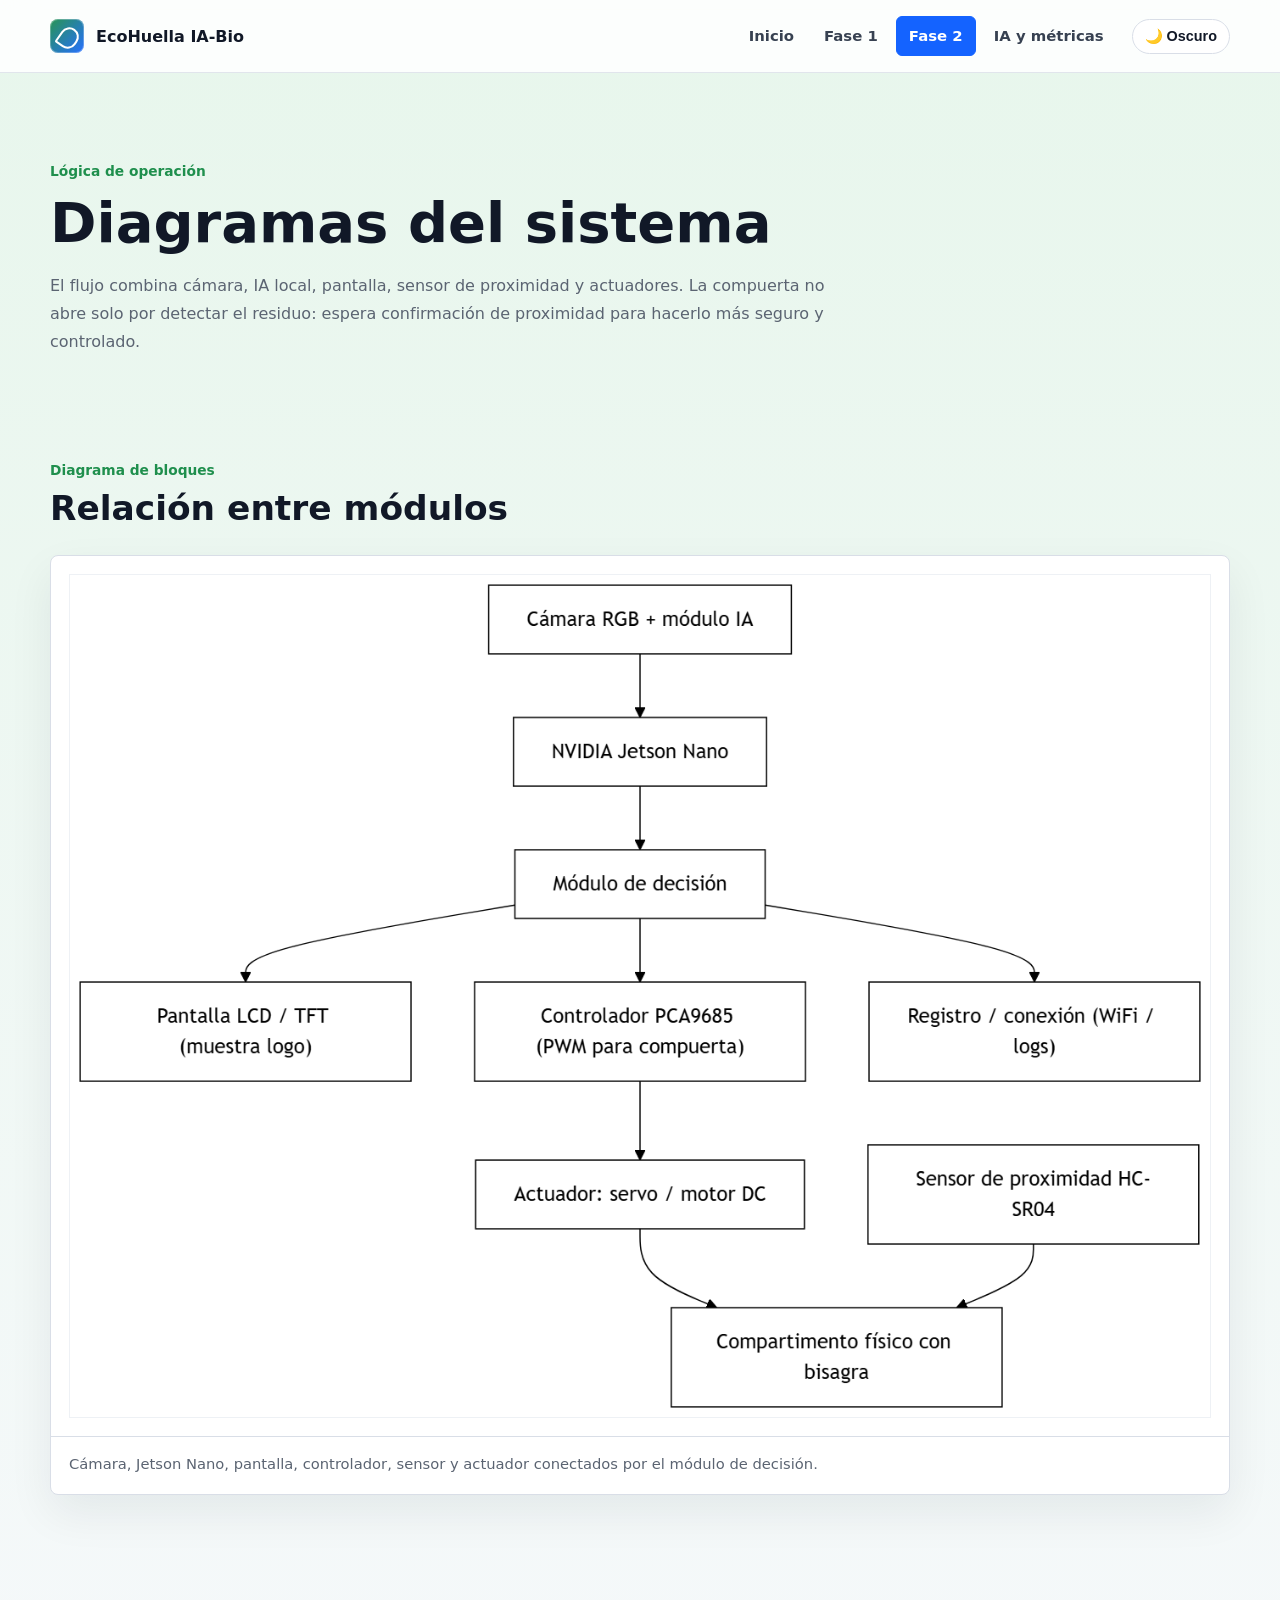
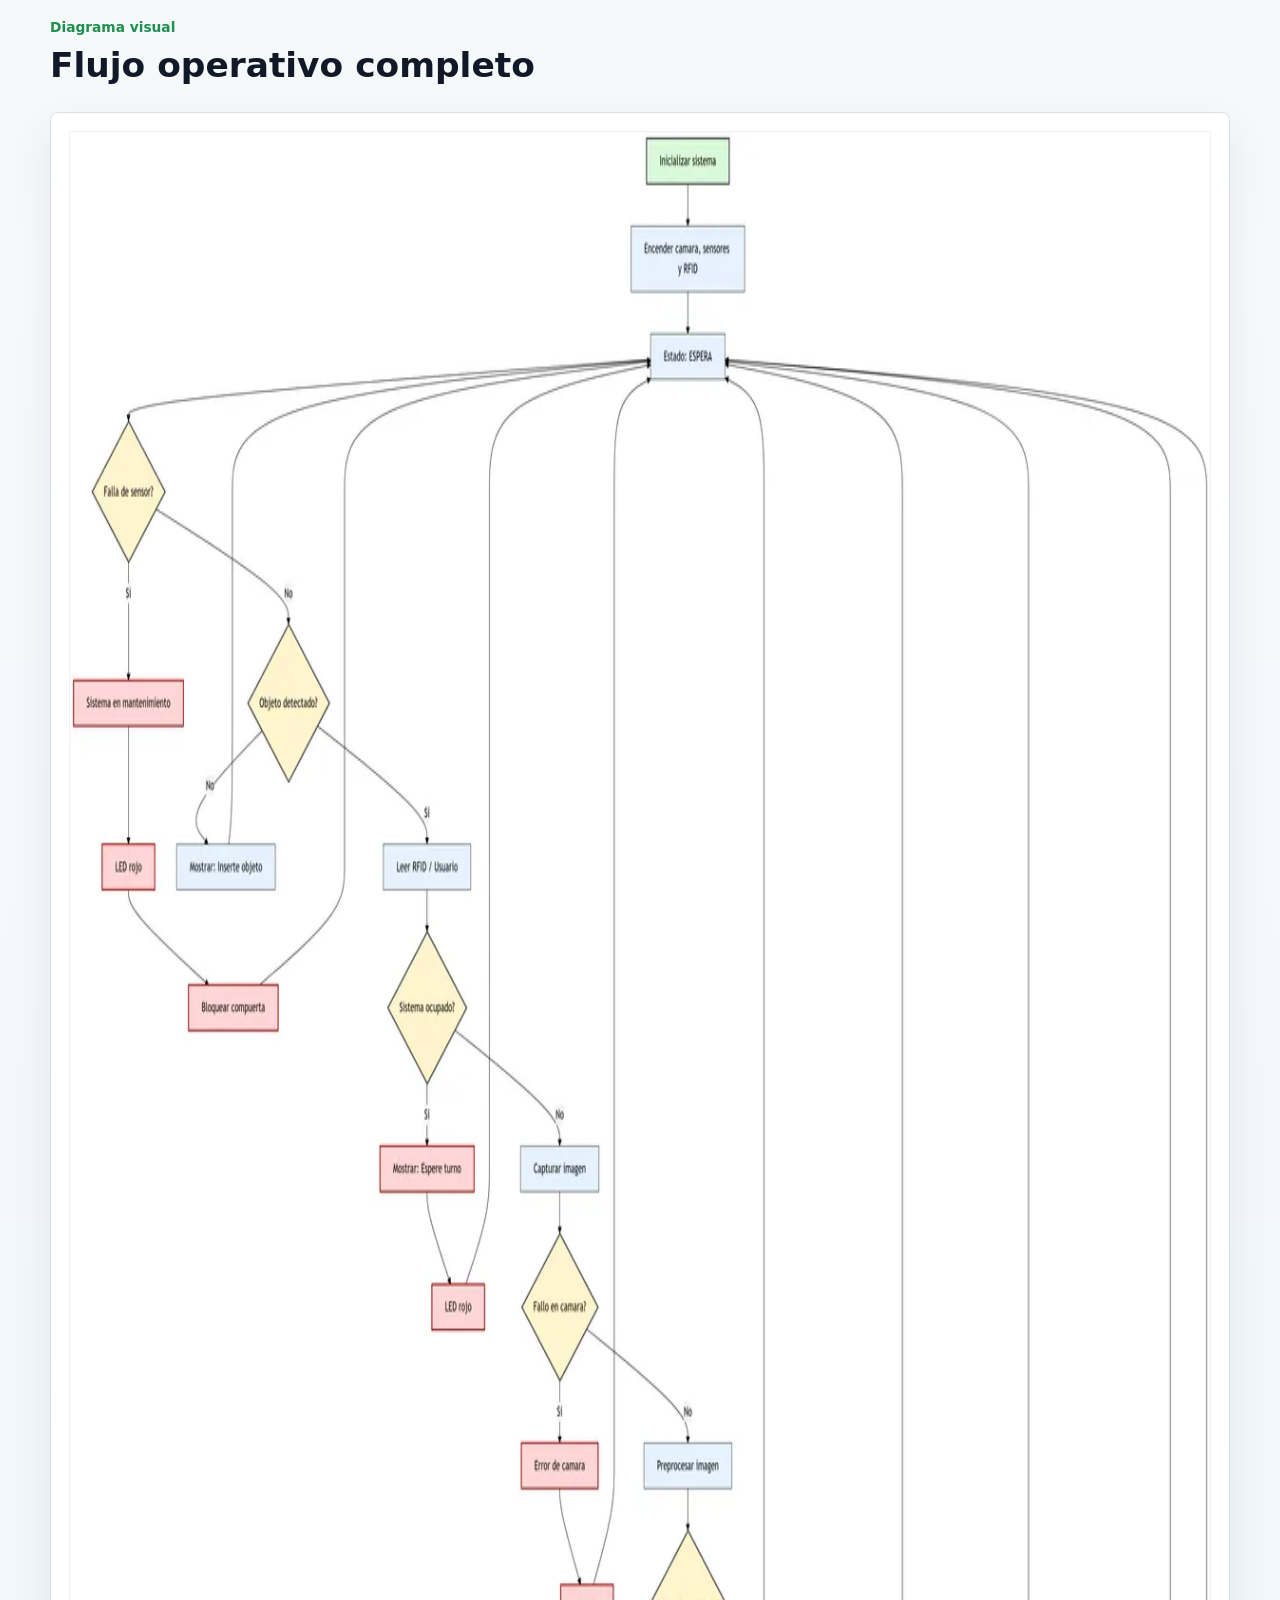
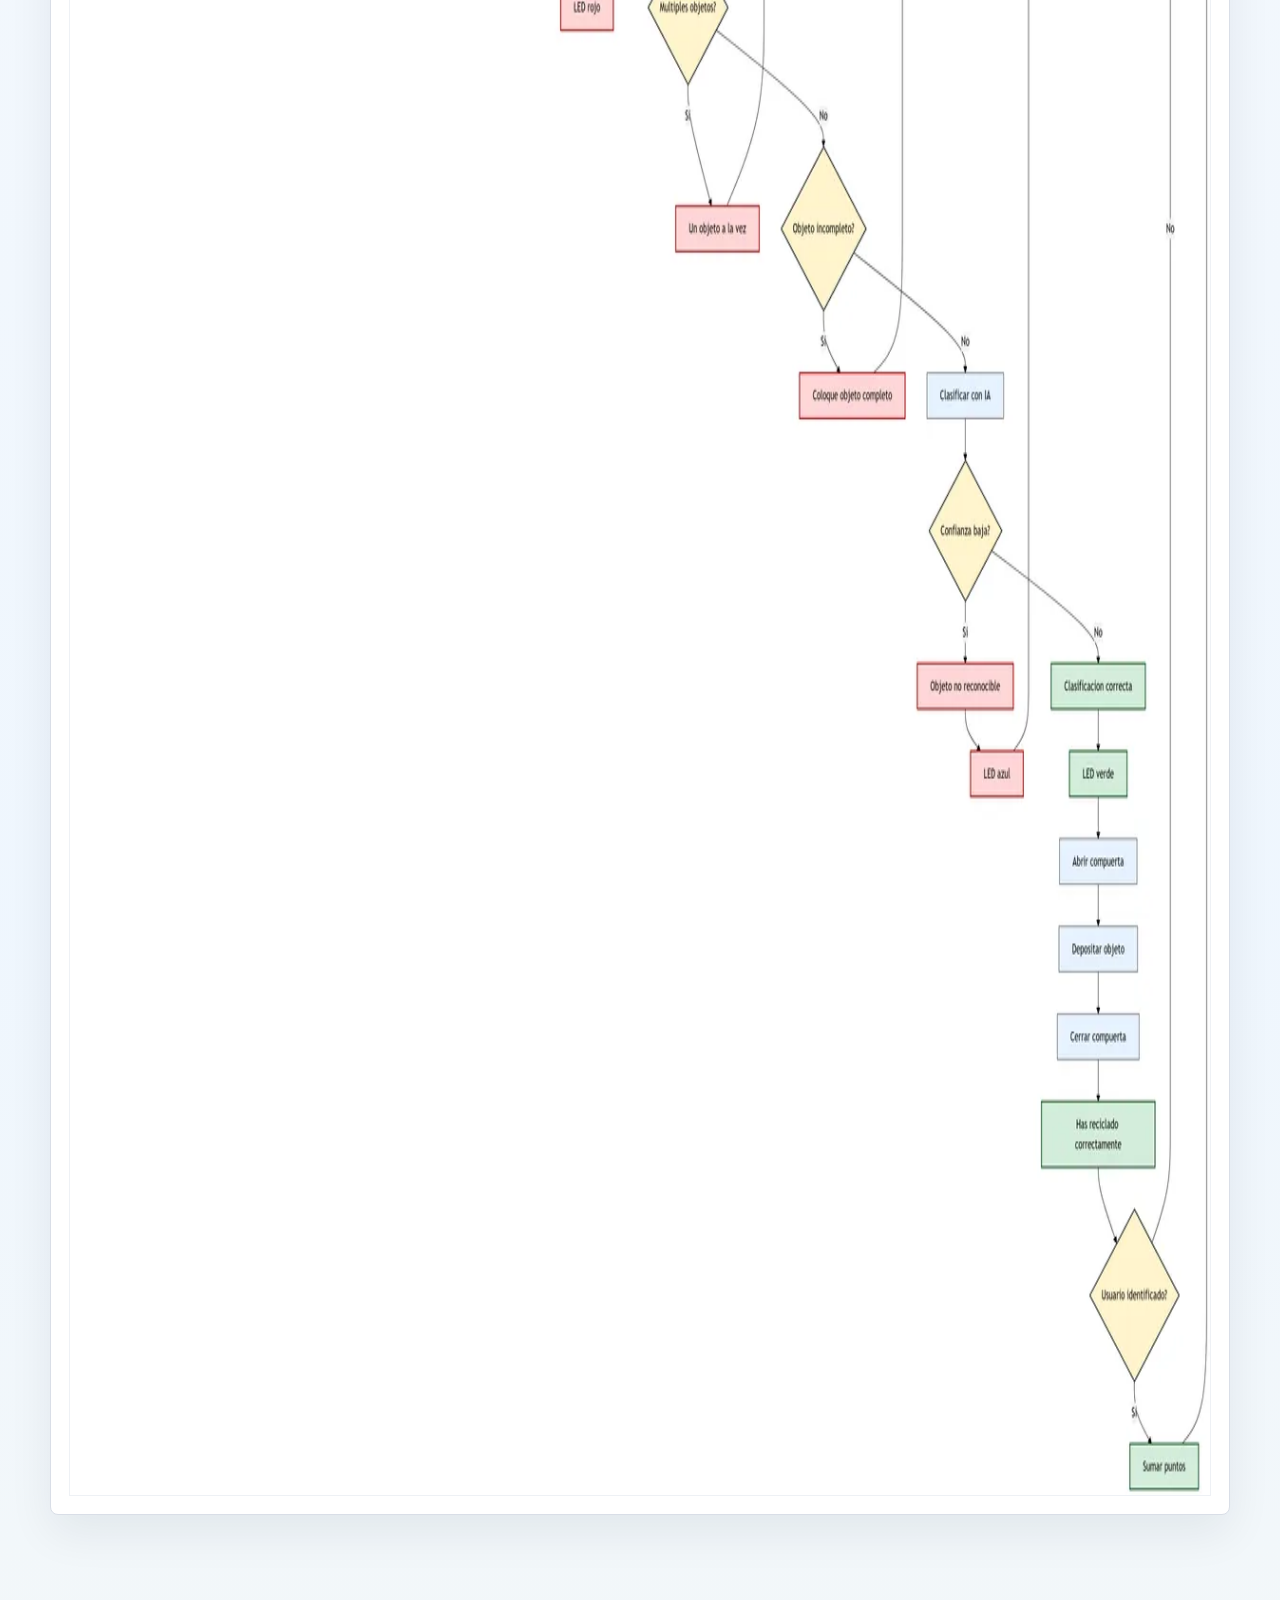
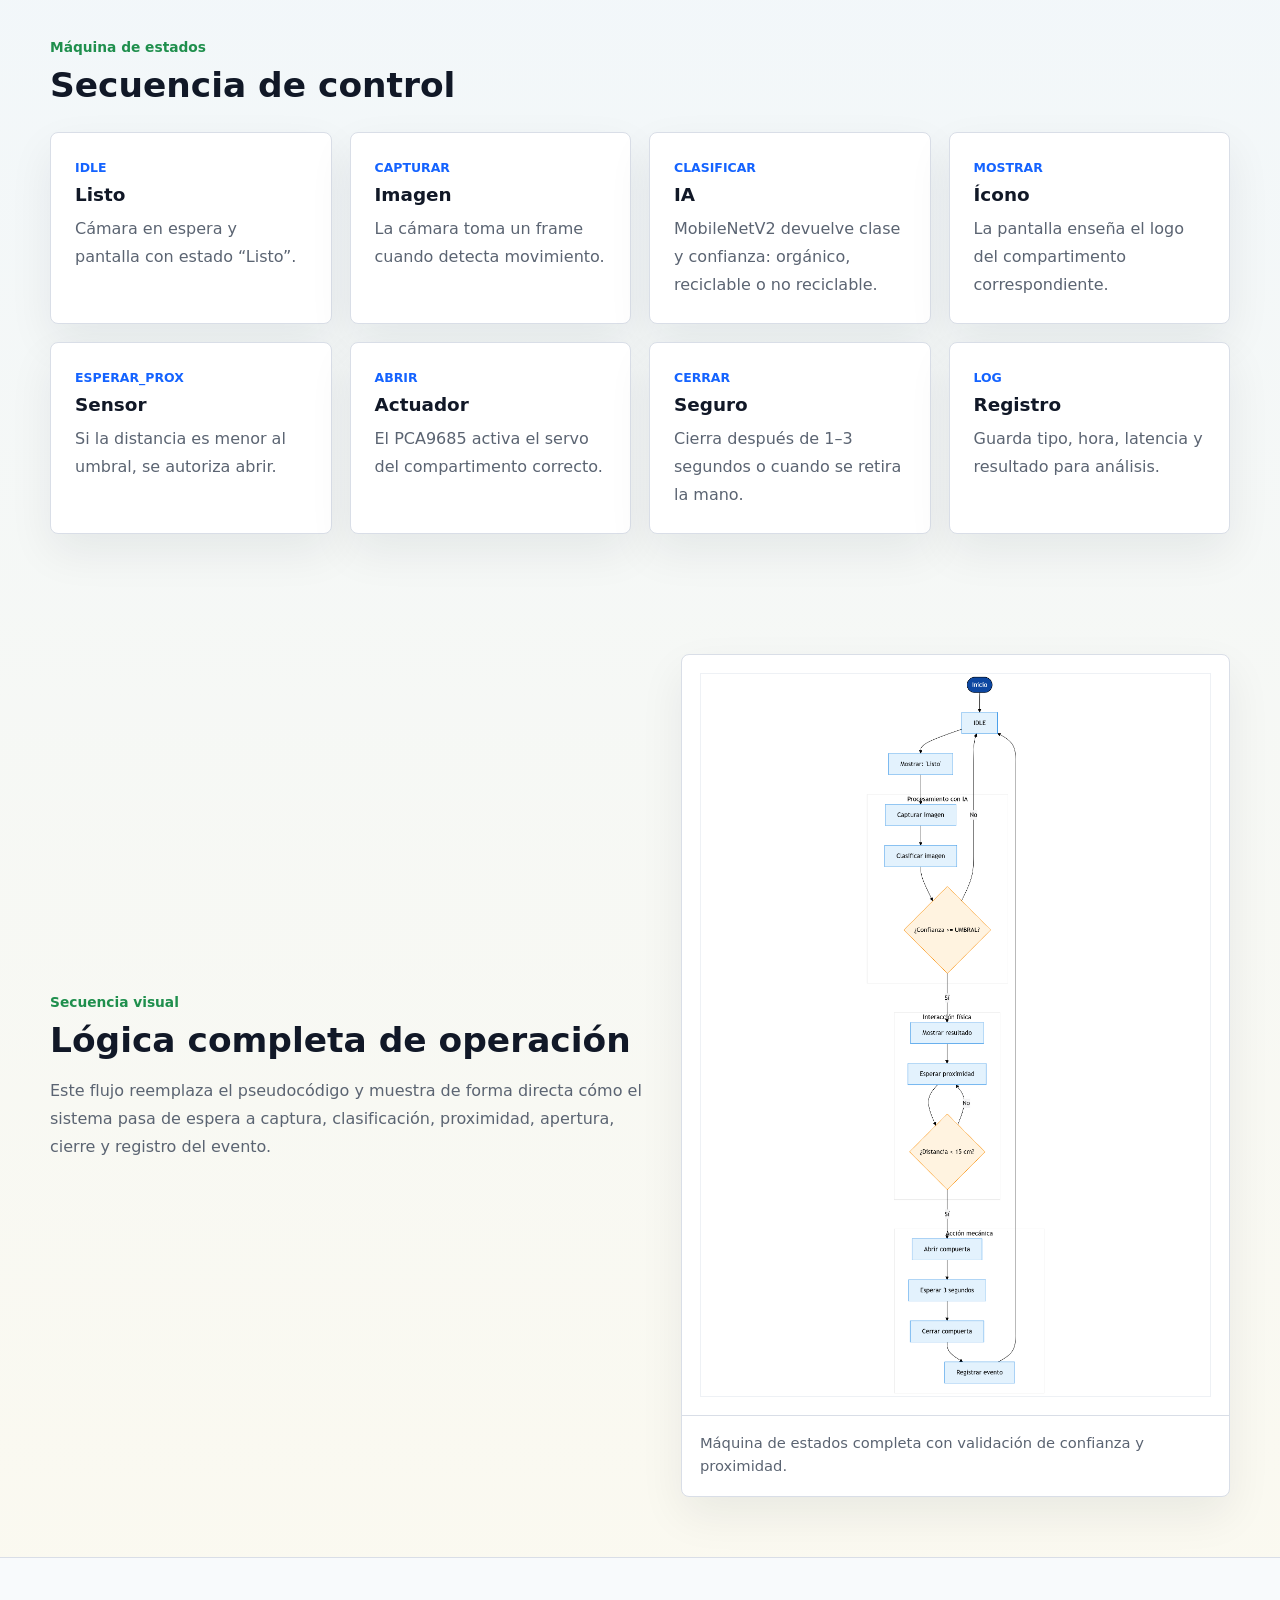
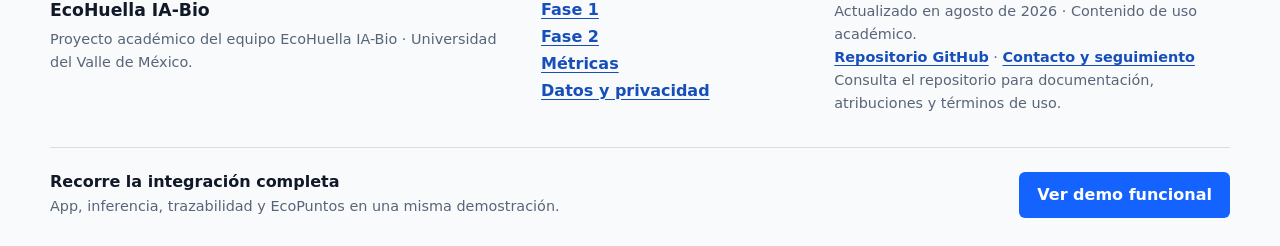
==== commit 072ce825: "Simplificar navegacion y vista de fase dos" ====
--- a/diagramas.html
+++ b/diagramas.html
@@ -5,7 +5,7 @@
   <meta name="viewport" content="width=device-width, initial-scale=1">
   <meta name="description" content="Diagramas, bloque funcional y máquina de estados de EcoHuella IA-Bio.">
   <title>Diagramas | EcoHuella IA-Bio</title>
-  <link rel="stylesheet" href="styles.css">
+  <link rel="stylesheet" href="styles.css?v=20260821-simple">
 </head>
 <body>
   <header class="site-header">
@@ -24,15 +24,6 @@
         <a href="fases.html">Fase 1</a>
         <a class="nav-priority" href="fase2.html">Fase 2</a>
         <a href="ia.html">IA y métricas</a>
-        <details class="nav-more">
-          <summary>Más</summary>
-          <div class="nav-more-menu">
-            <a href="tecnico.html">Arquitectura</a>
-            <a href="materiales.html">Materiales</a>
-            <a href="metodologia.html">Metodología</a>
-            <a href="diagramas.html">Diagramas</a>
-          </div>
-        </details>
         <button class="theme-toggle" type="button" aria-pressed="false">🌙 Oscuro</button>
       </nav>
     </div>
@@ -166,6 +157,6 @@
     </div>
   </footer>
 
-  <script src="script.js"></script>
+  <script src="script.js?v=20260821-simple"></script>
 </body>
 </html>
--- a/styles.css
+++ b/styles.css
@@ -164,8 +164,7 @@
   gap: 6px;
 }
 
-.top-nav a,
-.nav-more summary {
+.top-nav a {
   border-radius: 6px;
   border: 0;
   background: transparent;
@@ -180,24 +179,17 @@
 }
 
 .top-nav a:hover,
-.top-nav a.active,
-.nav-more summary:hover,
-.nav-more.active summary,
-.nav-more[open] summary {
+.top-nav a.active {
   background: #e9f2ff;
   color: var(--blue);
 }
 
-body.dark-mode .top-nav a,
-body.dark-mode .nav-more summary {
+body.dark-mode .top-nav a {
   color: #d7dee9;
 }
 
 body.dark-mode .top-nav a:hover,
-body.dark-mode .top-nav a.active,
-body.dark-mode .nav-more summary:hover,
-body.dark-mode .nav-more.active summary,
-body.dark-mode .nav-more[open] summary {
+body.dark-mode .top-nav a.active {
   background: rgba(127, 184, 255, 0.16);
   color: var(--blue);
 }
@@ -215,47 +207,6 @@
 body.dark-mode .top-nav a.nav-priority.active {
   background: #0f52d6;
   color: #fff;
-}
-
-.nav-more {
-  position: relative;
-}
-
-.nav-more summary {
-  display: flex;
-  align-items: center;
-  gap: 7px;
-  list-style: none;
-  cursor: pointer;
-}
-
-.nav-more summary::-webkit-details-marker {
-  display: none;
-}
-
-.nav-more summary::after {
-  content: "▾";
-  font-size: 0.72rem;
-}
-
-.nav-more[open] summary::after {
-  transform: rotate(180deg);
-}
-
-.nav-more-menu {
-  position: absolute;
-  top: calc(100% + 10px);
-  right: 0;
-  width: 210px;
-  padding: 8px;
-  border: 1px solid var(--line);
-  border-radius: 8px;
-  background: var(--surface);
-  box-shadow: 0 18px 45px rgba(17, 24, 39, 0.16);
-}
-
-.nav-more-menu a {
-  display: block;
 }
 
 .theme-toggle {
@@ -974,7 +925,7 @@
 }
 
 .phase-two-workspace {
-  padding-top: 34px;
+  padding-top: 24px;
 }
 
 .module-grid {
@@ -1608,8 +1559,7 @@
 }
 
 @media (max-width: 1024px) {
-  .header-inner,
-  .phase-two-page .header-inner {
+  .header-inner {
     width: calc(100vw - 32px);
     max-width: calc(100vw - 32px);
   }
@@ -1648,20 +1598,8 @@
     display: flex;
   }
 
-  .top-nav > a,
-  .nav-more summary {
+  .top-nav > a {
     padding: 13px 14px;
-  }
-
-  .nav-more-menu {
-    position: static;
-    width: 100%;
-    margin-top: 4px;
-    padding: 4px 8px 8px 18px;
-    border: 0;
-    border-left: 2px solid var(--line);
-    border-radius: 0;
-    box-shadow: none;
   }
 
   .theme-toggle {
@@ -1912,50 +1850,55 @@
 }
 
 /* Fase 2: integracion funcional y evidencia */
-.phase-two-page .header-inner {
-  width: min(1360px, calc(100% - 32px));
-}
-
 .phase-two-hero {
-  padding-bottom: 20px;
+  padding: 52px 0 24px;
+}
+
+.phase-two-hero h1 {
+  max-width: 720px;
+  font-size: 3rem;
 }
 
 .phase-two-hero > p:not(.eyebrow) {
-  max-width: 850px;
-  font-size: 1.08rem;
+  max-width: 760px;
+  font-size: 1rem;
 }
 
 .phase-two-tabs-shell {
-  position: sticky;
-  top: 72px;
-  z-index: 80;
-  border-top: 1px solid var(--line);
-  border-bottom: 1px solid var(--line);
-  background: rgba(244, 248, 245, 0.94);
-  backdrop-filter: blur(14px);
-}
-
-body.dark-mode .phase-two-tabs-shell {
-  background: rgba(7, 17, 31, 0.95);
-}
-
-.phase-two-tabs {
   width: min(1180px, calc(100% - 40px));
   margin: 0 auto;
-  padding: 10px 0;
+  padding: 8px 0 18px;
+}
+
+.phase-two-tabs-label {
+  margin-bottom: 8px;
+  color: var(--muted);
+  font-size: 0.8rem;
+  font-weight: 780;
+  line-height: 1.4;
+}
+
+.phase-two-tabs {
+  width: 100%;
+  margin: 0;
+  padding: 6px;
   display: flex;
-  gap: 8px;
+  gap: 4px;
   overflow-x: auto;
   overscroll-behavior-inline: contain;
   scrollbar-width: thin;
+  border: 1px solid var(--line);
+  border-radius: 8px;
+  background: var(--surface);
+  box-shadow: 0 10px 28px rgba(17, 24, 39, 0.06);
 }
 
 .phase-two-tabs .nav-tab-button {
-  flex: 1 0 112px;
-  min-height: 42px;
-  border: 1px solid var(--line);
+  flex: 1 0 106px;
+  min-height: 40px;
+  border: 0;
   border-radius: 6px;
-  background: var(--surface);
+  background: transparent;
   color: var(--ink);
   font: inherit;
   font-size: 0.9rem;
@@ -1964,18 +1907,17 @@
 }
 
 .phase-two-tabs .nav-tab-button:hover {
-  border-color: var(--blue);
+  background: #eef4ff;
   color: var(--blue);
 }
 
 .phase-two-tabs .nav-tab-button.active {
-  border-color: var(--blue);
   background: var(--blue);
-  color: #07111f;
-}
-
-body:not(.dark-mode) .phase-two-tabs .nav-tab-button.active {
   color: #fff;
+}
+
+body.dark-mode .phase-two-tabs .nav-tab-button:hover {
+  background: rgba(127, 184, 255, 0.14);
 }
 
 .subtab-panel {
@@ -1985,7 +1927,7 @@
 .phase-two-facts,
 .model-metrics {
   display: grid;
-  margin: 34px 0 0;
+  margin: 24px 0 0;
   padding: 0;
 }
 
@@ -1996,8 +1938,8 @@
 }
 
 .phase-two-facts div {
-  min-height: 104px;
-  padding: 22px 24px;
+  min-height: 78px;
+  padding: 16px 20px;
 }
 
 .phase-two-facts div + div {
@@ -2013,7 +1955,7 @@
 
 .phase-two-facts dt {
   color: var(--green);
-  font-size: 2rem;
+  font-size: 1.55rem;
   font-weight: 900;
   line-height: 1;
 }
@@ -2910,8 +2852,12 @@
     grid-column: auto;
   }
 
+  .phase-two-tabs-shell {
+    width: calc(100vw - 28px);
+  }
+
   .phase-two-tabs {
-    width: calc(100vw - 28px);
+    width: 100%;
   }
 
   .phase-two-tabs .nav-tab-button {
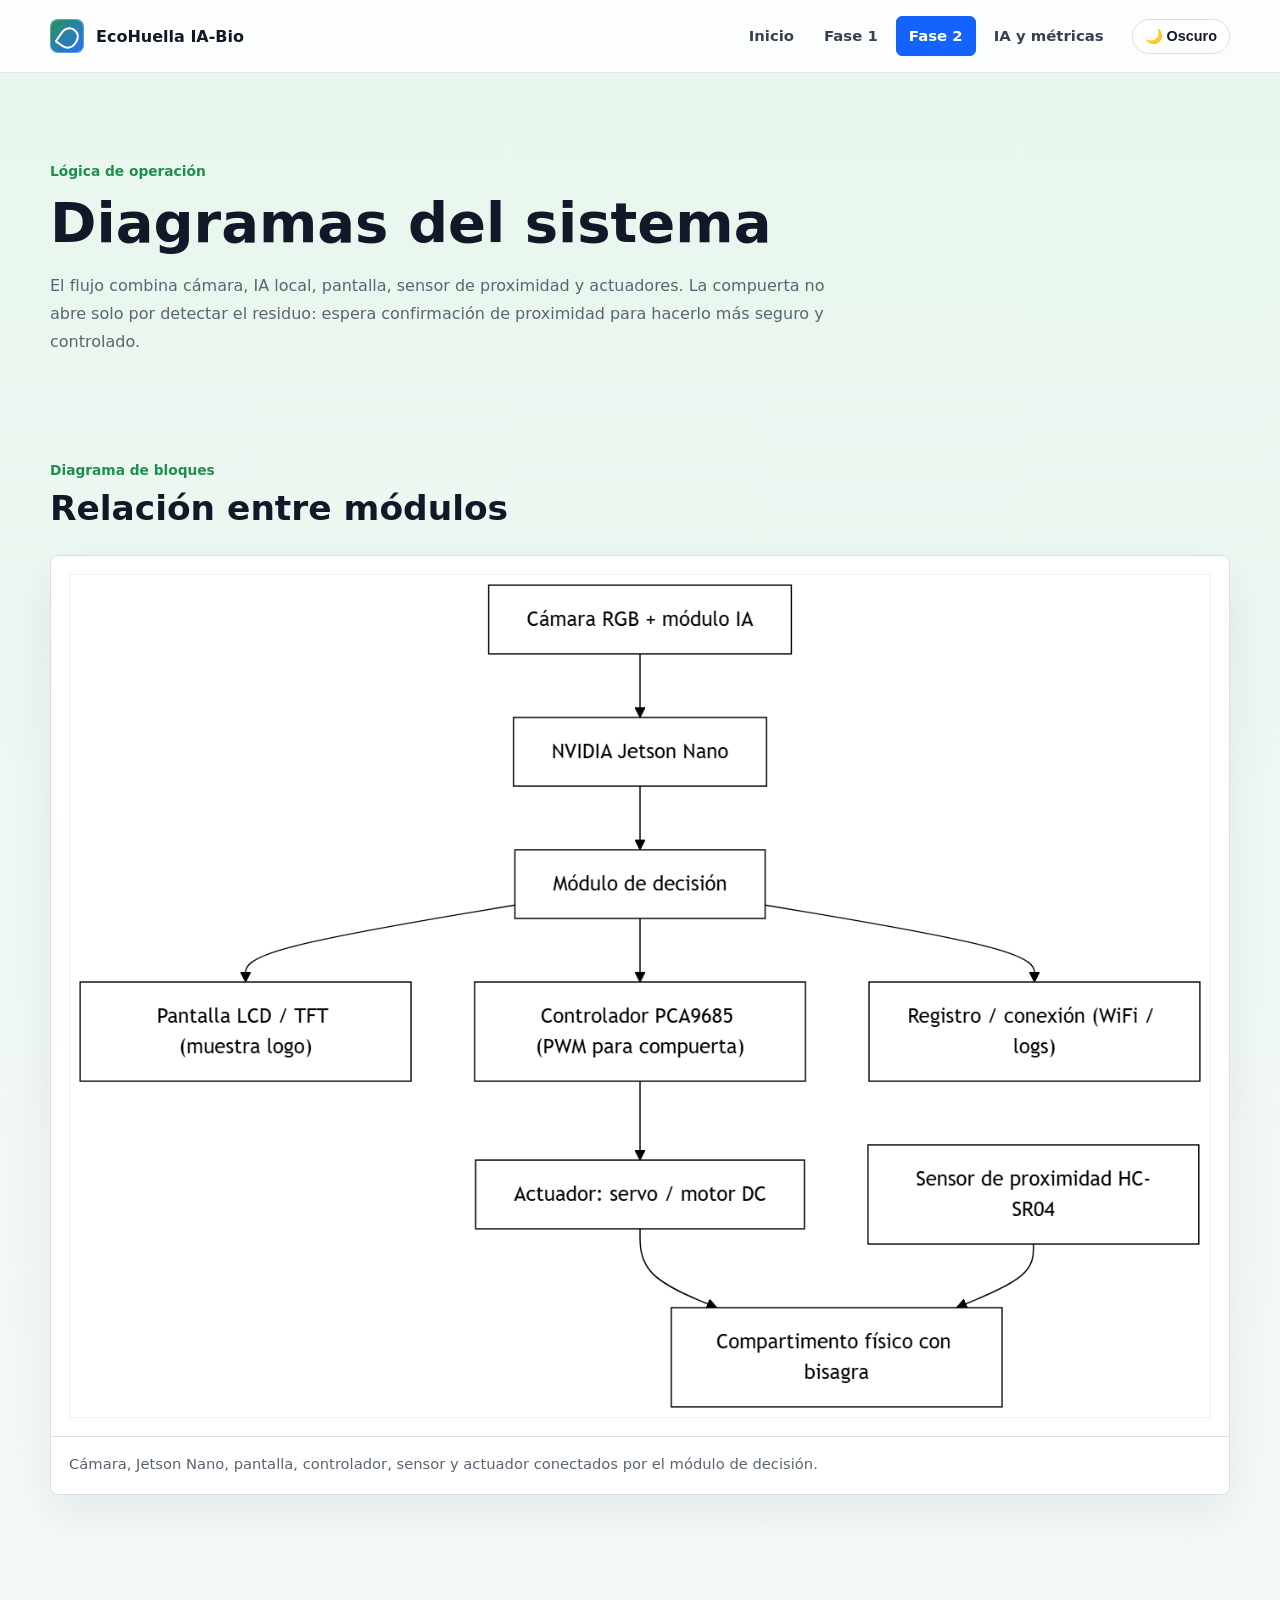
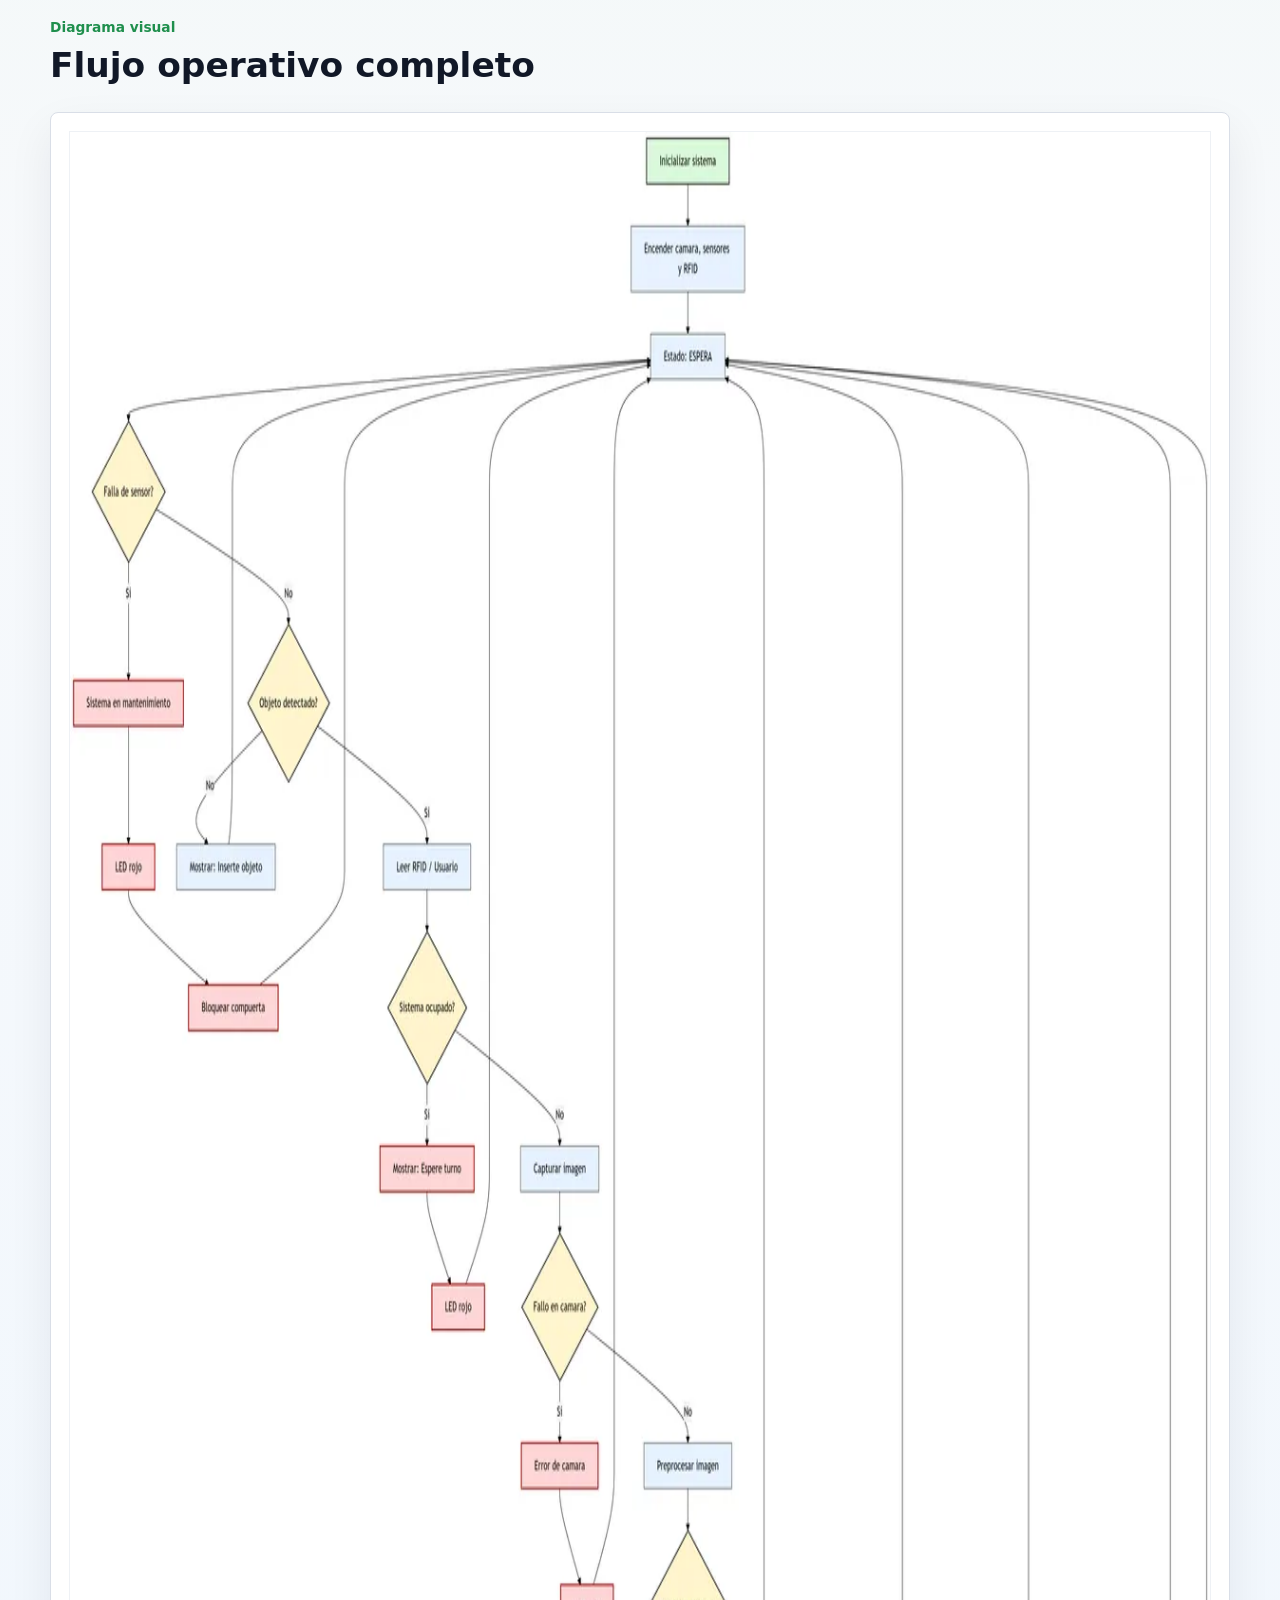
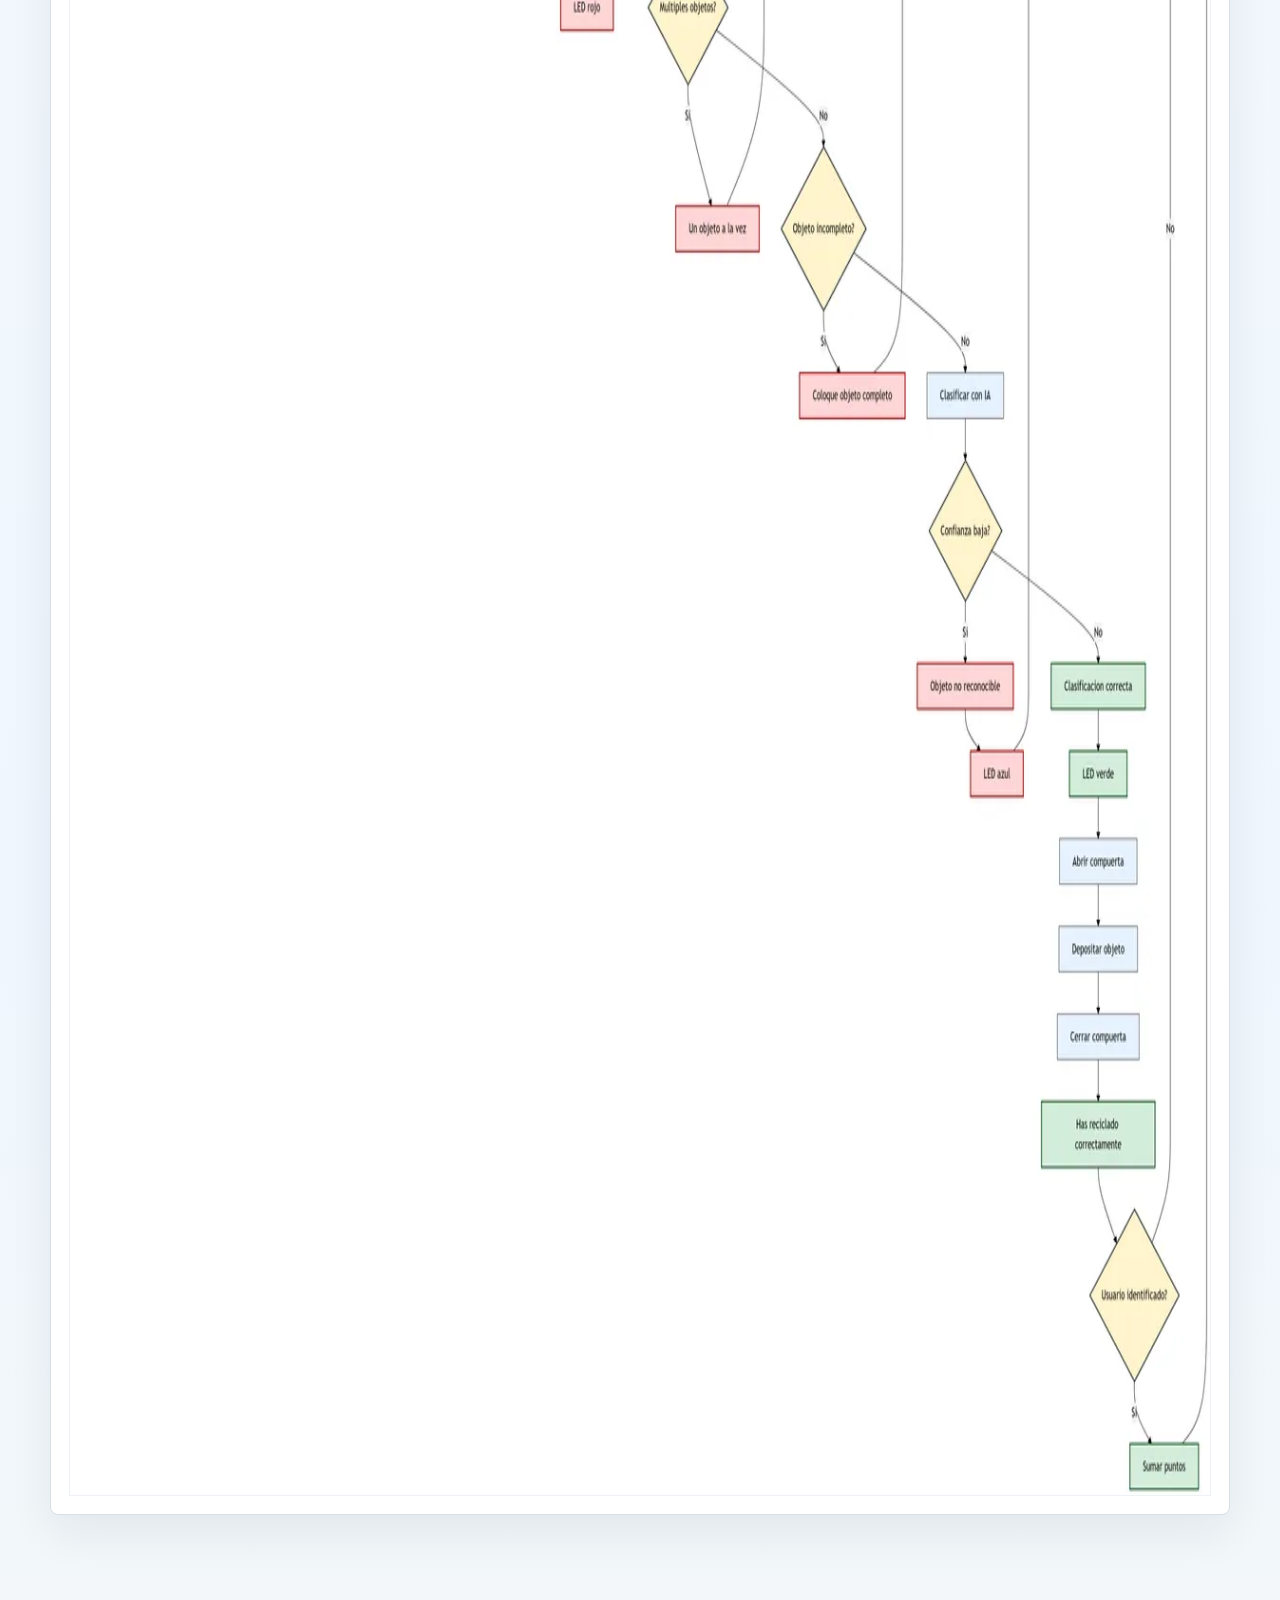
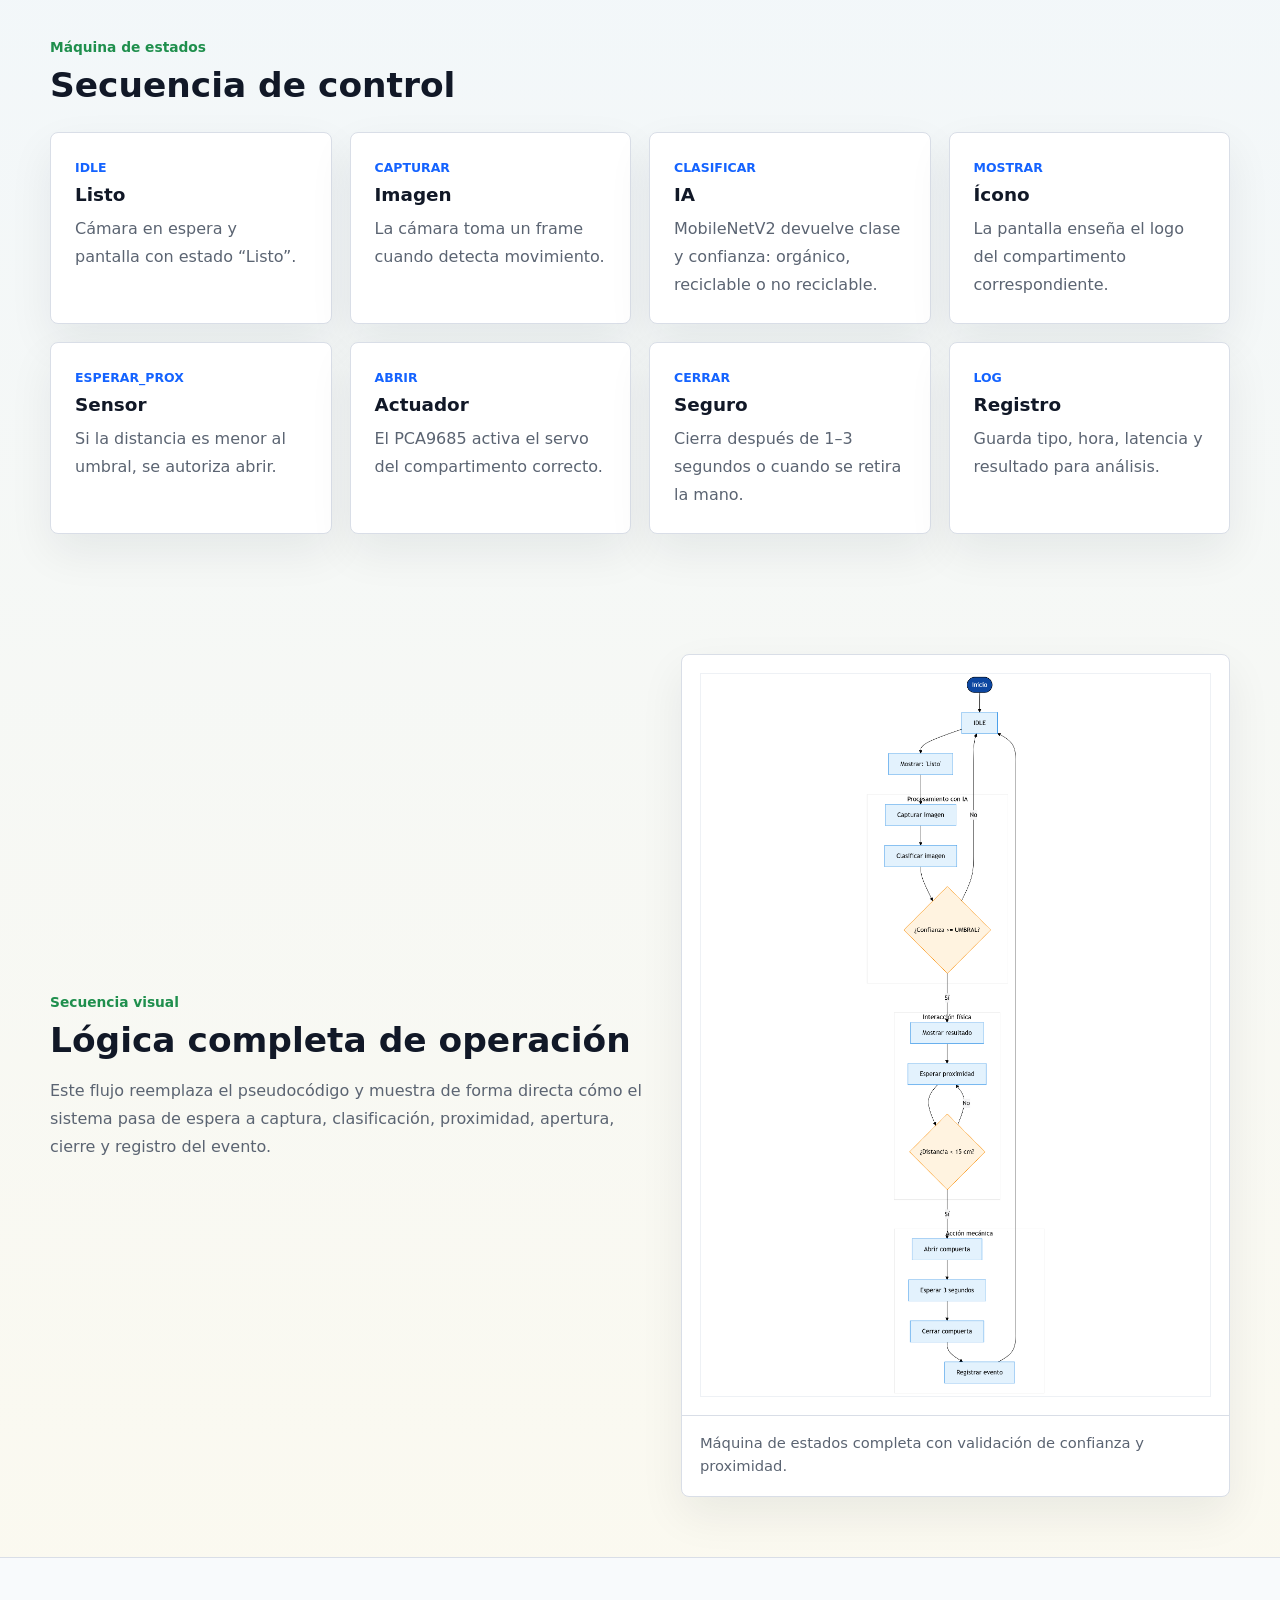
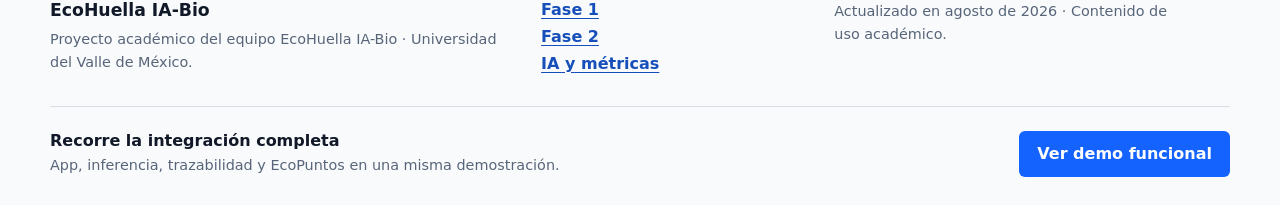
==== commit 7ea403be: "Unificar diseño de fase uno y simplificar footer" ====
--- a/diagramas.html
+++ b/diagramas.html
@@ -5,7 +5,7 @@
   <meta name="viewport" content="width=device-width, initial-scale=1">
   <meta name="description" content="Diagramas, bloque funcional y máquina de estados de EcoHuella IA-Bio.">
   <title>Diagramas | EcoHuella IA-Bio</title>
-  <link rel="stylesheet" href="styles.css?v=20260821-simple">
+  <link rel="stylesheet" href="styles.css?v=20260821-phase1">
 </head>
 <body>
   <header class="site-header">
@@ -142,14 +142,9 @@
       <nav class="footer-links" aria-label="Enlaces del proyecto">
         <a href="fases.html">Fase 1</a>
         <a href="fase2.html">Fase 2</a>
-        <a href="ia.html#contexto-metricas">Métricas</a>
-        <a href="fase2.html#fase-2-datos">Datos y privacidad</a>
+        <a href="ia.html#contexto-metricas">IA y métricas</a>
       </nav>
-      <div class="footer-meta">
-        <p>Actualizado en agosto de 2026 · Contenido de uso académico.</p>
-        <p><a href="https://github.com/leoalva0109-del/EcoHuella">Repositorio GitHub</a> · <a href="https://github.com/leoalva0109-del/EcoHuella/issues">Contacto y seguimiento</a></p>
-        <p>Consulta el repositorio para documentación, atribuciones y términos de uso.</p>
-      </div>
+      <p class="footer-date">Actualizado en agosto de 2026 · Contenido de uso académico.</p>
     </div>
     <div class="footer-cta">
       <div><strong>Recorre la integración completa</strong><p>App, inferencia, trazabilidad y EcoPuntos en una misma demostración.</p></div>
@@ -157,6 +152,6 @@
     </div>
   </footer>
 
-  <script src="script.js?v=20260821-simple"></script>
+  <script src="script.js?v=20260821-phase1"></script>
 </body>
 </html>
--- a/styles.css
+++ b/styles.css
@@ -1503,11 +1503,15 @@
   gap: 8px;
 }
 
-.footer-links a,
-.footer-meta a {
+.footer-links a {
   color: #164fba;
   font-weight: 720;
   text-underline-offset: 3px;
+}
+
+.footer-date {
+  margin: 0;
+  max-width: 340px;
 }
 
 .footer-cta {
@@ -1549,8 +1553,7 @@
   color: #f8fafc;
 }
 
-body.dark-mode .footer-links a,
-body.dark-mode .footer-meta a {
+body.dark-mode .footer-links a {
   color: #9ec5ff;
 }
 
@@ -1849,28 +1852,31 @@
   }
 }
 
-/* Fase 2: integracion funcional y evidencia */
+/* Vistas de fase */
+.phase-one-hero,
 .phase-two-hero {
   padding: 52px 0 24px;
 }
 
+.phase-one-hero h1,
 .phase-two-hero h1 {
   max-width: 720px;
   font-size: 3rem;
 }
 
+.phase-one-hero > p:not(.eyebrow),
 .phase-two-hero > p:not(.eyebrow) {
   max-width: 760px;
   font-size: 1rem;
 }
 
-.phase-two-tabs-shell {
+.phase-section-tabs-shell {
   width: min(1180px, calc(100% - 40px));
   margin: 0 auto;
   padding: 8px 0 18px;
 }
 
-.phase-two-tabs-label {
+.phase-section-tabs-label {
   margin-bottom: 8px;
   color: var(--muted);
   font-size: 0.8rem;
@@ -1878,7 +1884,7 @@
   line-height: 1.4;
 }
 
-.phase-two-tabs {
+.phase-section-tabs {
   width: 100%;
   margin: 0;
   padding: 6px;
@@ -1893,7 +1899,8 @@
   box-shadow: 0 10px 28px rgba(17, 24, 39, 0.06);
 }
 
-.phase-two-tabs .nav-tab-button {
+.phase-section-tabs > a,
+.phase-section-tabs .nav-tab-button {
   flex: 1 0 106px;
   min-height: 40px;
   border: 0;
@@ -1904,19 +1911,28 @@
   font-size: 0.9rem;
   font-weight: 760;
   cursor: pointer;
-}
-
-.phase-two-tabs .nav-tab-button:hover {
+  display: inline-flex;
+  align-items: center;
+  justify-content: center;
+  padding: 0 14px;
+  text-align: center;
+  text-decoration: none;
+}
+
+.phase-section-tabs > a:hover,
+.phase-section-tabs .nav-tab-button:hover {
   background: #eef4ff;
   color: var(--blue);
 }
 
-.phase-two-tabs .nav-tab-button.active {
+.phase-section-tabs > a.active,
+.phase-section-tabs .nav-tab-button.active {
   background: var(--blue);
   color: #fff;
 }
 
-body.dark-mode .phase-two-tabs .nav-tab-button:hover {
+body.dark-mode .phase-section-tabs > a:not(.active):hover,
+body.dark-mode .phase-section-tabs .nav-tab-button:not(.active):hover {
   background: rgba(127, 184, 255, 0.14);
 }
 
@@ -1924,48 +1940,109 @@
   scroll-margin-top: 150px;
 }
 
-.phase-two-facts,
+.phase-facts,
 .model-metrics {
   display: grid;
   margin: 24px 0 0;
   padding: 0;
 }
 
-.phase-two-facts {
+.phase-facts {
   grid-template-columns: repeat(4, minmax(0, 1fr));
   border-top: 1px solid var(--line);
   border-bottom: 1px solid var(--line);
 }
 
-.phase-two-facts div {
+.phase-facts div {
   min-height: 78px;
   padding: 16px 20px;
 }
 
-.phase-two-facts div + div {
+.phase-facts div + div {
   border-left: 1px solid var(--line);
 }
 
-.phase-two-facts dt,
-.phase-two-facts dd,
+.phase-facts dt,
+.phase-facts dd,
 .model-metrics dt,
 .model-metrics dd {
   margin: 0;
 }
 
-.phase-two-facts dt {
+.phase-facts dt {
   color: var(--green);
   font-size: 1.55rem;
   font-weight: 900;
   line-height: 1;
 }
 
-.phase-two-facts dd {
+.phase-facts dd {
   color: var(--muted);
   font-size: 0.88rem;
   font-weight: 700;
   line-height: 1.4;
   margin-top: 8px;
+}
+
+.phase-one-overview {
+  padding-top: 28px;
+}
+
+.phase-one-pillars {
+  display: grid;
+  grid-template-columns: repeat(3, minmax(0, 1fr));
+  margin-top: 26px;
+  border-top: 1px solid var(--line);
+  border-bottom: 1px solid var(--line);
+}
+
+.phase-one-pillars article {
+  min-width: 0;
+  padding: 26px 24px;
+}
+
+.phase-one-pillars article + article {
+  border-left: 1px solid var(--line);
+}
+
+.phase-one-pillars span {
+  color: var(--green);
+  font-size: 0.8rem;
+  font-weight: 850;
+}
+
+.phase-one-pillars article:nth-child(2) span {
+  color: var(--blue);
+}
+
+.phase-one-pillars h3 {
+  margin: 10px 0 8px;
+}
+
+.phase-one-readiness {
+  align-items: stretch;
+}
+
+.phase-one-actions {
+  display: flex;
+  flex-wrap: wrap;
+  gap: 12px;
+  margin-top: 24px;
+}
+
+.phase-one-actions .button {
+  margin-top: 0;
+}
+
+.button.quiet-button {
+  border: 1px solid var(--line);
+  background: var(--surface);
+  color: var(--ink);
+}
+
+.button.quiet-button:hover {
+  border-color: var(--blue);
+  color: var(--blue);
 }
 
 .metric-source-strip {
@@ -2722,7 +2799,7 @@
 }
 
 @media (max-width: 980px) {
-  .phase-two-facts,
+  .phase-facts,
   .model-metrics,
   .frontend-overview,
   .data-chain,
@@ -2730,14 +2807,14 @@
     grid-template-columns: repeat(2, minmax(0, 1fr));
   }
 
-  .phase-two-facts div:nth-child(3),
+  .phase-facts div:nth-child(3),
   .model-metrics div:nth-child(3),
   .frontend-overview section:nth-child(3),
   .data-chain > div:nth-child(3) {
     border-left: 0;
   }
 
-  .phase-two-facts div:nth-child(n + 3),
+  .phase-facts div:nth-child(n + 3),
   .frontend-overview section:nth-child(3),
   .data-chain > div:nth-child(n + 3) {
     border-top: 1px solid var(--line);
@@ -2784,7 +2861,21 @@
     display: inline;
   }
 
-  .phase-two-facts,
+  .phase-one-hero h1,
+  .phase-two-hero h1 {
+    font-size: 2.2rem;
+  }
+
+  .phase-one-pillars {
+    grid-template-columns: 1fr;
+  }
+
+  .phase-one-pillars article + article {
+    border-left: 0;
+    border-top: 1px solid var(--line);
+  }
+
+  .phase-facts,
   .evidence-grid-wide,
   .evidence-grid-three,
   .state-comparison,
@@ -2799,7 +2890,7 @@
     grid-template-columns: 1fr;
   }
 
-  .phase-two-facts div + div,
+  .phase-facts div + div,
   .frontend-overview section + section,
   .data-chain > div + div,
   .backend-score div + div {
@@ -2852,15 +2943,16 @@
     grid-column: auto;
   }
 
-  .phase-two-tabs-shell {
+  .phase-section-tabs-shell {
     width: calc(100vw - 28px);
   }
 
-  .phase-two-tabs {
+  .phase-section-tabs {
     width: 100%;
   }
 
-  .phase-two-tabs .nav-tab-button {
+  .phase-section-tabs > a,
+  .phase-section-tabs .nav-tab-button {
     flex-basis: 126px;
   }
 
@@ -2884,7 +2976,7 @@
     min-height: auto;
   }
 
-  .phase-two-facts div,
+  .phase-facts div,
   .model-metrics div,
   .data-chain > div,
   .frontend-overview section {
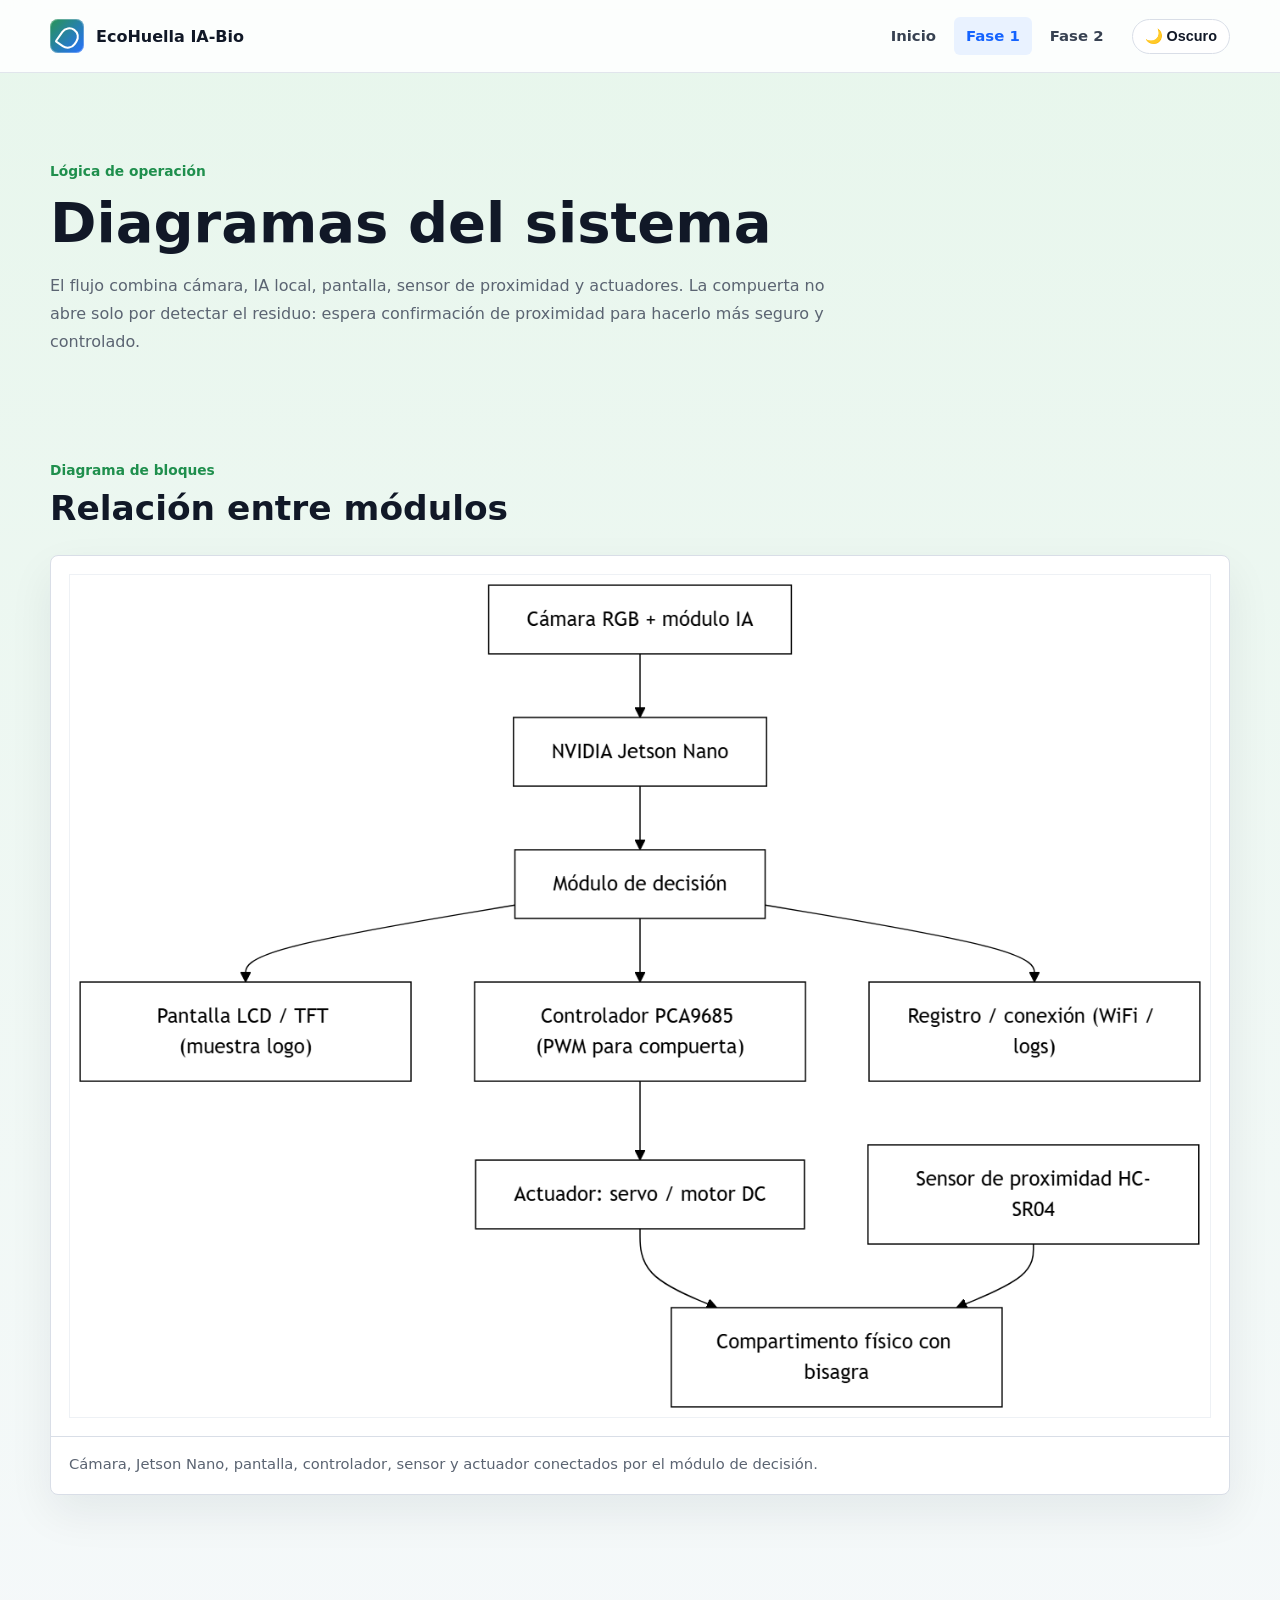
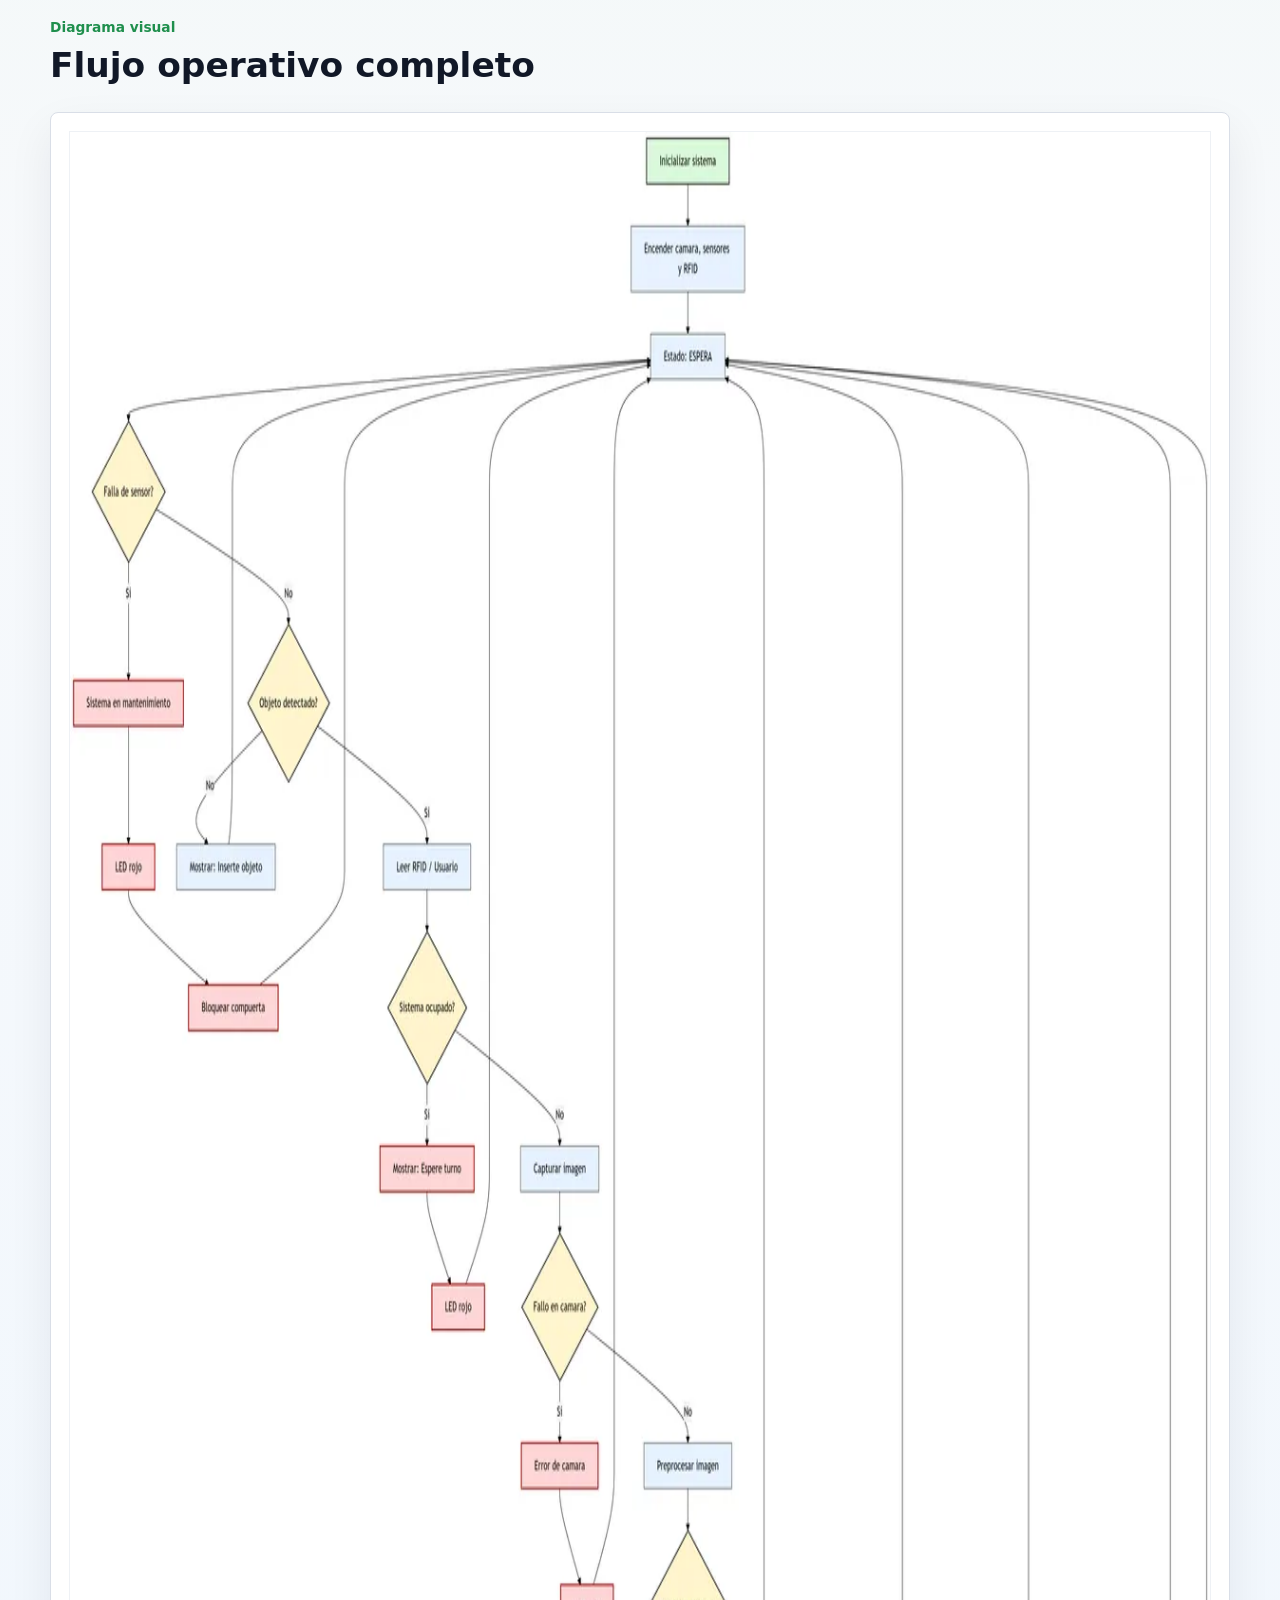
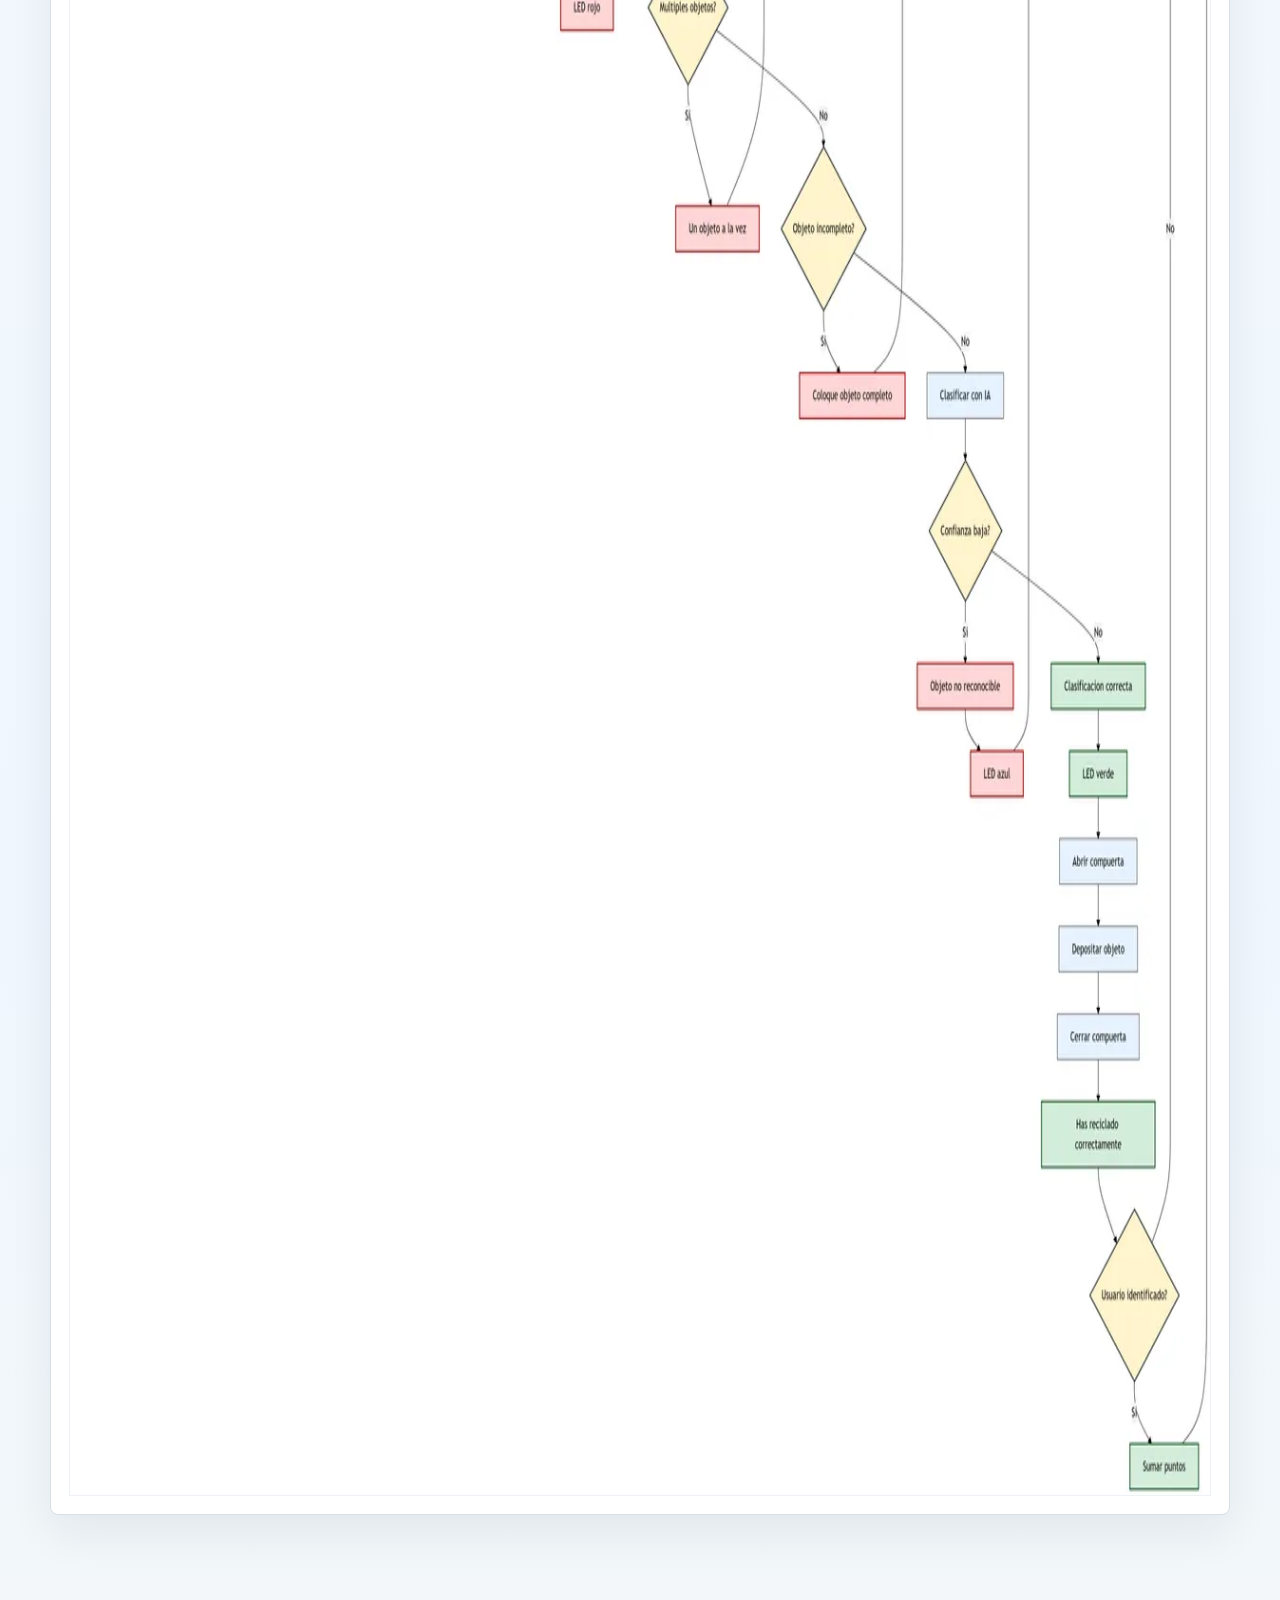
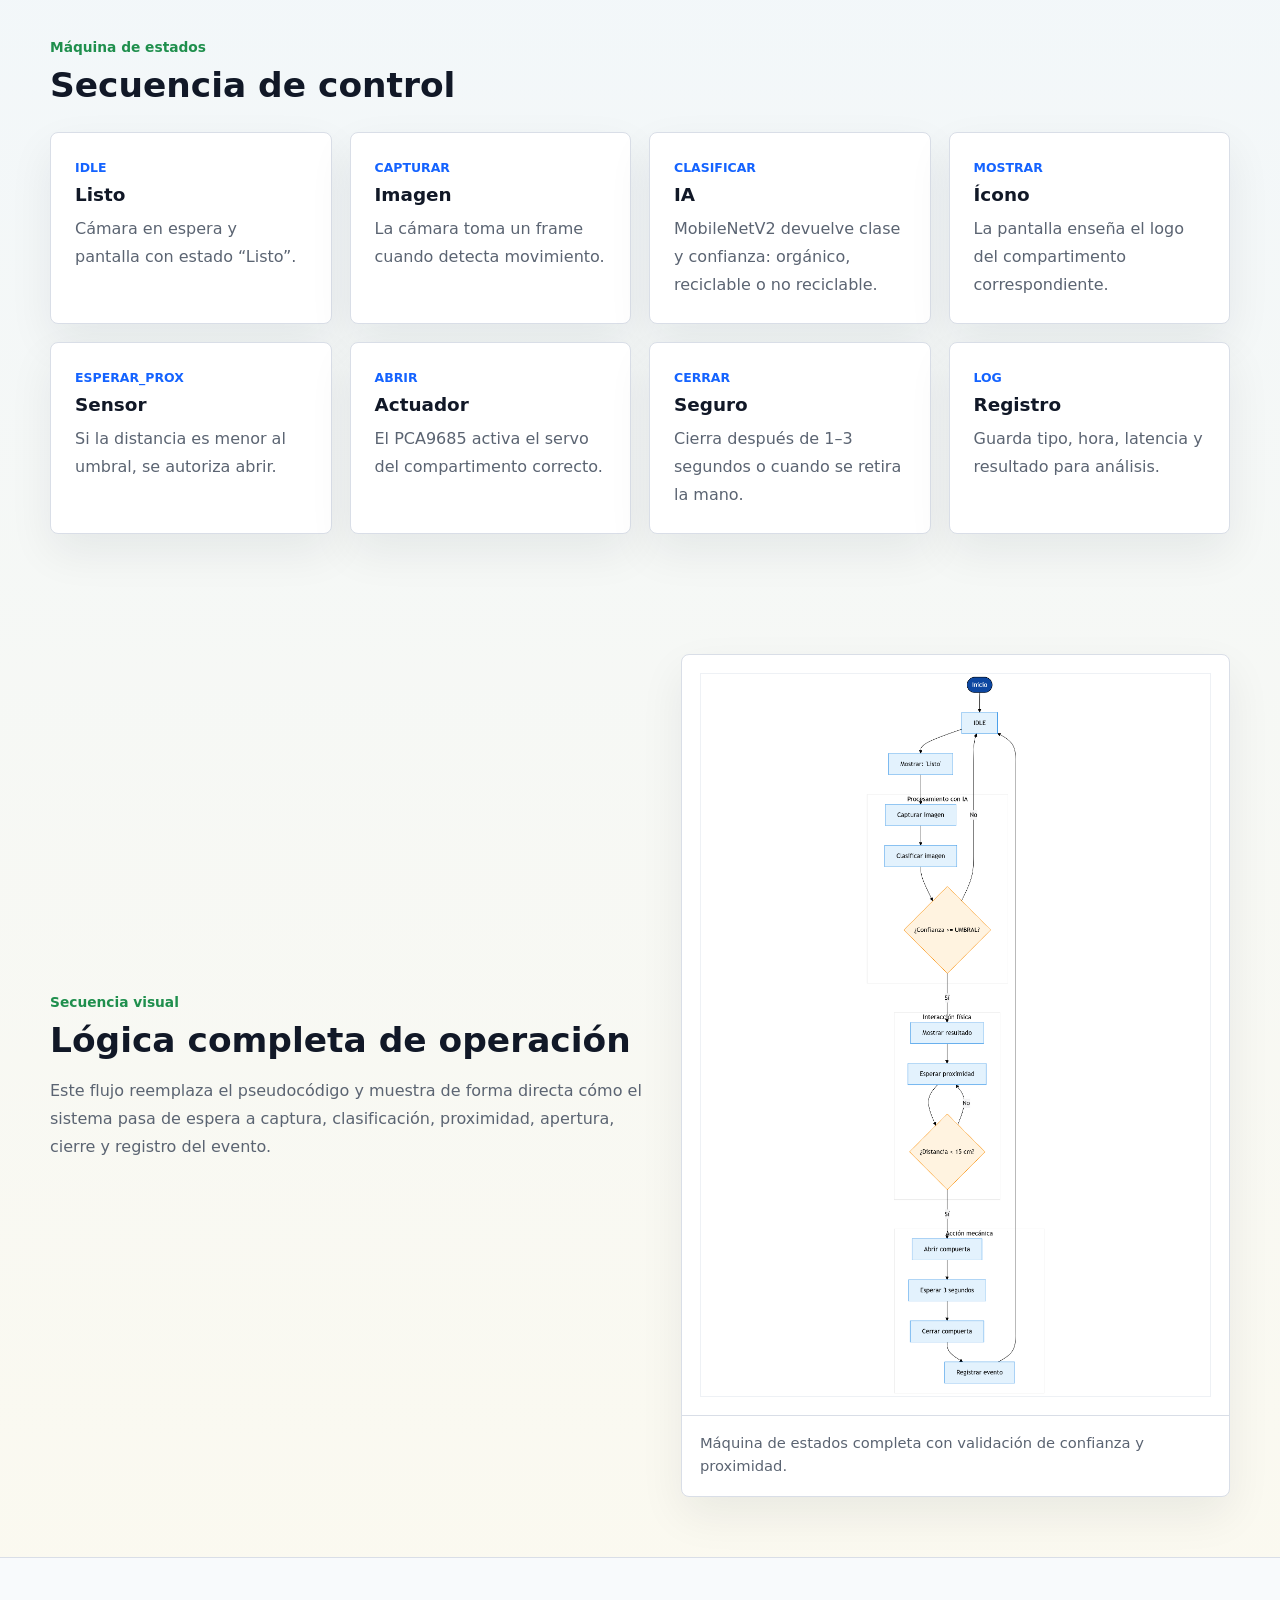
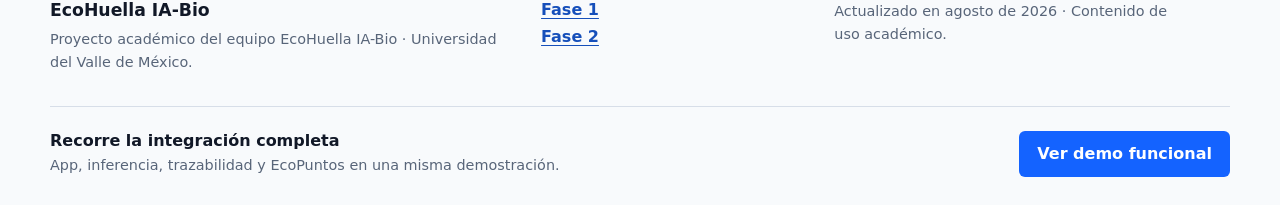
==== commit 521943ac: "Mejorar inicio y medios responsivos" ====
--- a/diagramas.html
+++ b/diagramas.html
@@ -5,7 +5,7 @@
   <meta name="viewport" content="width=device-width, initial-scale=1">
   <meta name="description" content="Diagramas, bloque funcional y máquina de estados de EcoHuella IA-Bio.">
   <title>Diagramas | EcoHuella IA-Bio</title>
-  <link rel="stylesheet" href="styles.css?v=20260821-phase1">
+  <link rel="stylesheet" href="styles.css?v=20260821-home">
 </head>
 <body>
   <header class="site-header">
@@ -22,8 +22,7 @@
       <nav class="top-nav" id="site-navigation" aria-label="Navegación principal">
         <a href="index.html">Inicio</a>
         <a href="fases.html">Fase 1</a>
-        <a class="nav-priority" href="fase2.html">Fase 2</a>
-        <a href="ia.html">IA y métricas</a>
+        <a href="fase2.html">Fase 2</a>
         <button class="theme-toggle" type="button" aria-pressed="false">🌙 Oscuro</button>
       </nav>
     </div>
@@ -142,16 +141,15 @@
       <nav class="footer-links" aria-label="Enlaces del proyecto">
         <a href="fases.html">Fase 1</a>
         <a href="fase2.html">Fase 2</a>
-        <a href="ia.html#contexto-metricas">IA y métricas</a>
       </nav>
       <p class="footer-date">Actualizado en agosto de 2026 · Contenido de uso académico.</p>
     </div>
     <div class="footer-cta">
       <div><strong>Recorre la integración completa</strong><p>App, inferencia, trazabilidad y EcoPuntos en una misma demostración.</p></div>
-      <a class="button footer-button" href="fase2.html#fase-2-frontend">Ver demo funcional</a>
+      <a class="button footer-button" href="fase2.html#demo-funcional">Ver demo funcional</a>
     </div>
   </footer>
 
-  <script src="script.js?v=20260821-phase1"></script>
+  <script src="script.js?v=20260821-home"></script>
 </body>
 </html>
--- a/styles.css
+++ b/styles.css
@@ -194,21 +194,6 @@
   color: var(--blue);
 }
 
-.top-nav a.nav-priority {
-  border: 1px solid #1463ff;
-  background: #1463ff;
-  color: #fff;
-}
-
-.top-nav a.nav-priority:hover,
-.top-nav a.nav-priority.active,
-body.dark-mode .top-nav a.nav-priority,
-body.dark-mode .top-nav a.nav-priority:hover,
-body.dark-mode .top-nav a.nav-priority.active {
-  background: #0f52d6;
-  color: #fff;
-}
-
 .theme-toggle {
   margin-left: 10px;
   border: 1px solid var(--line);
@@ -394,6 +379,18 @@
 .hero-content .eyebrow {
   color: #8ff0b5;
   margin-bottom: 12px;
+}
+
+.home-hero {
+  min-height: clamp(500px, 56vh, 620px);
+}
+
+.home-hero .hero-content {
+  padding: 92px 0 54px;
+}
+
+.home-hero .hero-content h1 {
+  font-size: 4.2rem;
 }
 
 .stats-grid {
@@ -742,6 +739,85 @@
   padding-top: 36px;
 }
 
+.home-route {
+  padding-top: 40px;
+  padding-bottom: 46px;
+  scroll-margin-top: 84px;
+}
+
+.home-route .section-heading {
+  margin-bottom: 22px;
+}
+
+.home-phase-card {
+  display: flex;
+  flex-direction: column;
+  align-items: flex-start;
+  min-height: 286px;
+  padding: 28px;
+  background: var(--surface);
+}
+
+.home-phase-card.phase-one {
+  border-top: 4px solid var(--green);
+}
+
+.home-phase-card.phase-two {
+  border-top: 4px solid var(--blue);
+}
+
+.home-phase-card.phase-one .phase-kicker {
+  background: #eaf8ef;
+  color: var(--green);
+}
+
+.home-phase-card p {
+  flex: 1;
+}
+
+.home-phase-card .inline-button {
+  margin-top: 24px;
+}
+
+.home-metrics {
+  padding-top: 30px;
+}
+
+.home-metrics-heading {
+  margin-bottom: 18px;
+}
+
+.home-metrics-grid {
+  display: grid;
+  grid-template-columns: repeat(4, minmax(0, 1fr));
+  margin: 0;
+  border-top: 1px solid var(--line);
+  border-bottom: 1px solid var(--line);
+}
+
+.home-metrics-grid > div {
+  min-width: 0;
+  padding: 22px;
+}
+
+.home-metrics-grid > div + div {
+  border-left: 1px solid var(--line);
+}
+
+.home-metrics-grid dt {
+  color: var(--ink);
+  font-size: 2rem;
+  font-weight: 880;
+}
+
+.home-metrics-grid dd {
+  margin: 7px 0 0;
+  color: var(--muted);
+  font-size: 0.88rem;
+  font-weight: 680;
+  line-height: 1.5;
+}
+
 .phase-page-hero {
   padding-bottom: 26px;
 }
@@ -1113,6 +1189,11 @@
   background:
     linear-gradient(135deg, rgba(127, 184, 255, 0.12), rgba(16, 27, 45, 0) 44%),
     var(--surface);
+}
+
+body.dark-mode .home-phase-card.phase-one .phase-kicker {
+  background: rgba(78, 220, 135, 0.14);
+  color: var(--green);
 }
 
 body.dark-mode .subtab-button.active {
@@ -1650,6 +1731,18 @@
     grid-template-columns: 1fr;
   }
 
+  .home-metrics-grid {
+    grid-template-columns: repeat(2, minmax(0, 1fr));
+  }
+
+  .home-metrics-grid > div:nth-child(3) {
+    border-left: 0;
+  }
+
+  .home-metrics-grid > div:nth-child(n + 3) {
+    border-top: 1px solid var(--line);
+  }
+
   .main-material {
     grid-row: auto;
   }
@@ -1687,6 +1780,10 @@
     min-height: 640px;
   }
 
+  .home-hero {
+    min-height: 540px;
+  }
+
   .hero-shell::after {
     background: linear-gradient(0deg, rgba(3, 8, 17, 0.97) 0%, rgba(3, 8, 17, 0.84) 52%, rgba(3, 8, 17, 0.18) 100%);
   }
@@ -1702,7 +1799,15 @@
     padding: 220px 0 38px;
   }
 
+  .home-hero .hero-content {
+    padding: 166px 0 32px;
+  }
+
   .hero-content h1 {
+    font-size: 2.35rem;
+  }
+
+  .home-hero .hero-content h1 {
     font-size: 2.35rem;
   }
 
@@ -1766,6 +1871,20 @@
   .phase-link-card,
   .module-card {
     min-height: auto;
+  }
+
+  .home-route {
+    padding-top: 30px;
+  }
+
+  .home-metrics-grid {
+    grid-template-columns: 1fr;
+  }
+
+  .home-metrics-grid > div + div,
+  .home-metrics-grid > div:nth-child(3) {
+    border-left: 0;
+    border-top: 1px solid var(--line);
   }
 
   .phase-panel-header {
@@ -2115,6 +2234,65 @@
   font-size: 1rem;
 }
 
+.phase-video-evidence {
+  display: grid;
+  grid-template-columns: minmax(0, 1.45fr) minmax(280px, 0.75fr);
+  gap: 30px;
+  align-items: center;
+  margin: 36px 0;
+  padding: 28px 0;
+  border-top: 1px solid var(--line);
+  border-bottom: 1px solid var(--line);
+}
+
+.phase-video-evidence[id] {
+  scroll-margin-top: 150px;
+}
+
+.phase-video-evidence.is-portrait {
+  grid-template-columns: minmax(280px, 0.65fr) minmax(0, 1.35fr);
+}
+
+.phase-video-frame {
+  min-width: 0;
+  overflow: hidden;
+  border: 1px solid var(--line);
+  border-radius: 8px;
+  background: #05080d;
+  box-shadow: 0 18px 45px rgba(17, 24, 39, 0.1);
+}
+
+.phase-video-evidence.is-portrait .phase-video-frame {
+  width: min(100%, 360px);
+  justify-self: center;
+}
+
+.phase-video-frame video {
+  display: block;
+  width: 100%;
+  height: auto;
+  max-height: min(650px, 78vh);
+  background: #05080d;
+  object-fit: contain;
+}
+
+.phase-video-evidence figcaption {
+  min-width: 0;
+}
+
+.phase-video-evidence figcaption h3 {
+  margin: 8px 0 12px;
+  font-size: 1.4rem;
+}
+
+.video-summary-list {
+  margin-top: 18px;
+}
+
+.video-summary-list li + li {
+  margin-top: 8px;
+}
+
 .journey-grid {
   margin-bottom: 36px;
 }
@@ -2144,6 +2322,16 @@
 
 .evidence-grid-three {
   grid-template-columns: repeat(3, minmax(0, 1fr));
+}
+
+.high-detail-grid {
+  grid-template-columns: 1fr;
+}
+
+.high-detail-grid .evidence-figure img {
+  height: auto;
+  max-height: none;
+  object-fit: contain;
 }
 
 .evidence-figure {
@@ -2822,6 +3010,16 @@
 
   .runtime-flow {
     grid-template-columns: repeat(4, minmax(0, 1fr));
+  }
+
+  .phase-video-evidence,
+  .phase-video-evidence.is-portrait {
+    grid-template-columns: 1fr;
+    gap: 22px;
+  }
+
+  .phase-video-evidence.is-portrait .phase-video-frame {
+    width: min(100%, 360px);
   }
 
   .runtime-flow i {
@@ -2903,6 +3101,17 @@
     gap: 8px;
   }
 
+  .phase-video-evidence,
+  .phase-video-evidence.is-portrait {
+    grid-template-columns: 1fr;
+    gap: 22px;
+    padding: 22px 0;
+  }
+
+  .phase-video-evidence.is-portrait .phase-video-frame {
+    width: min(100%, 340px);
+  }
+
   .interface-list article {
     grid-template-columns: 44px minmax(0, 1fr);
   }
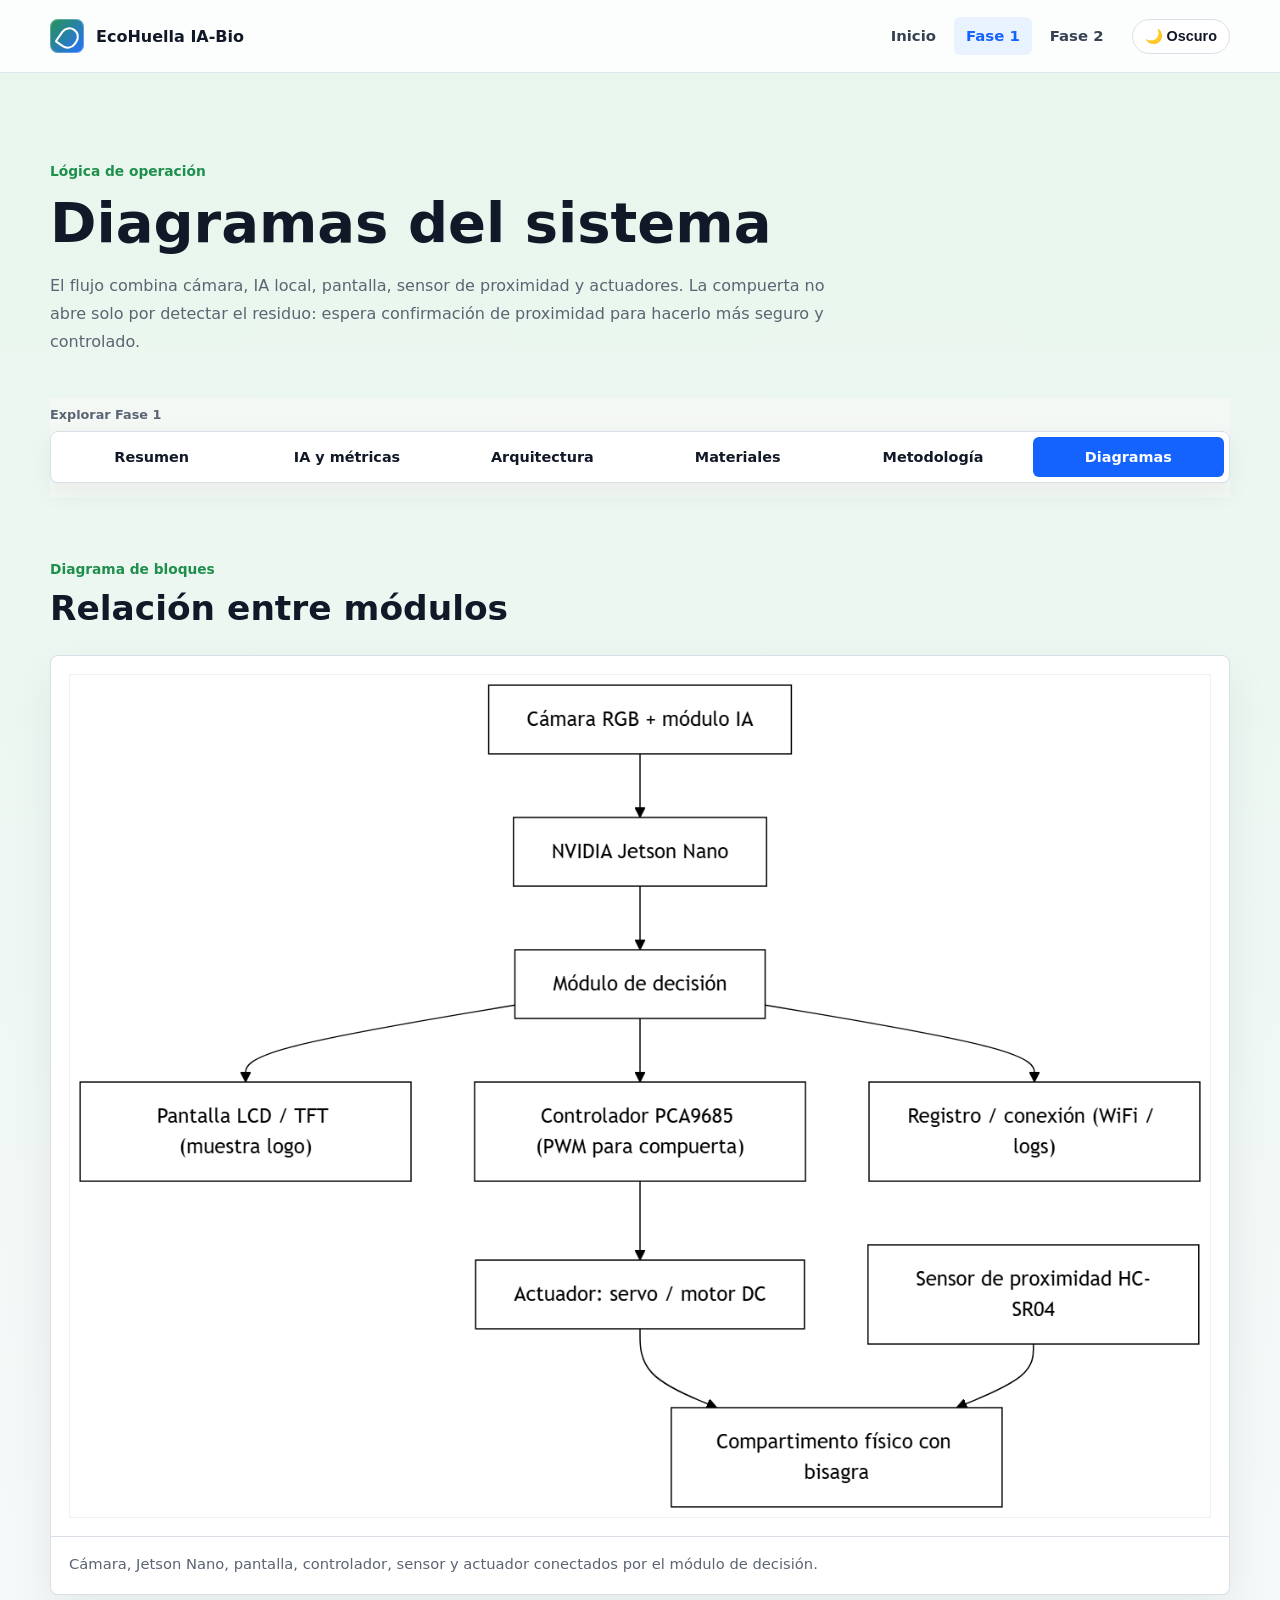
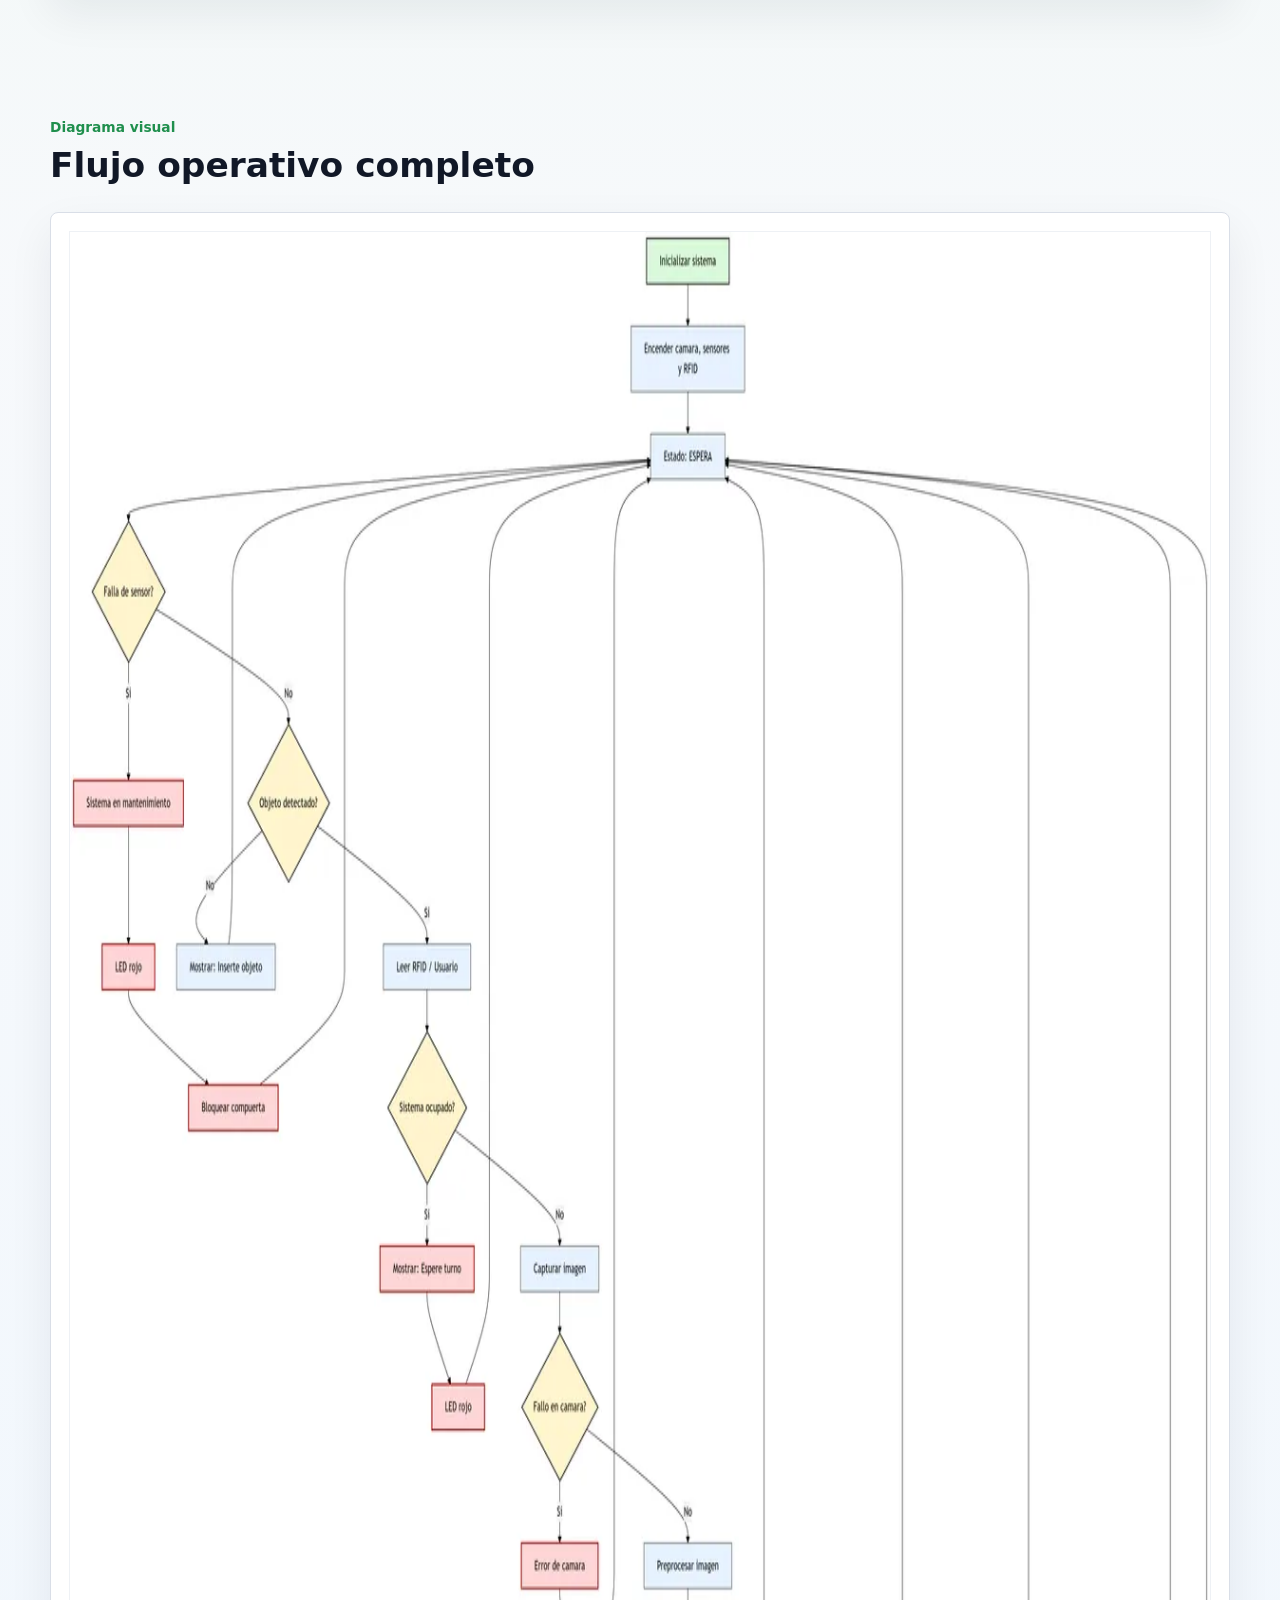
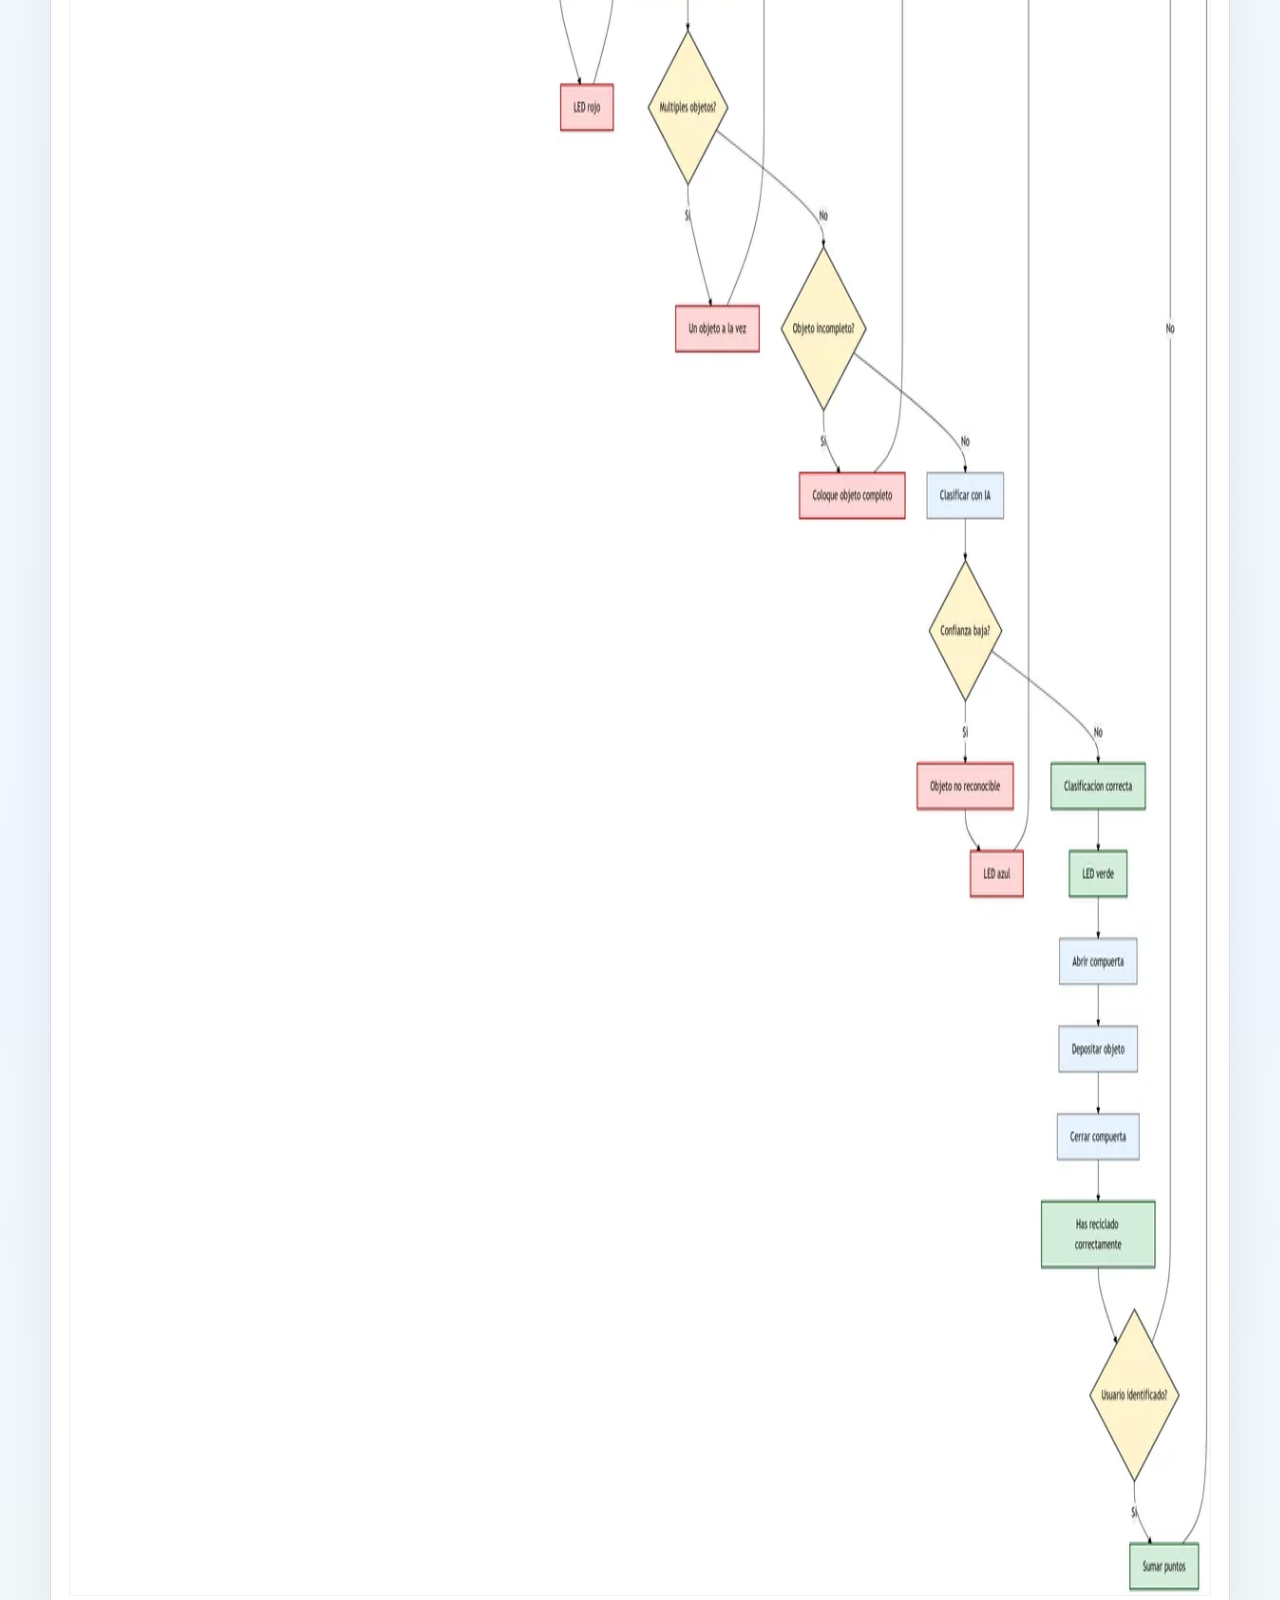
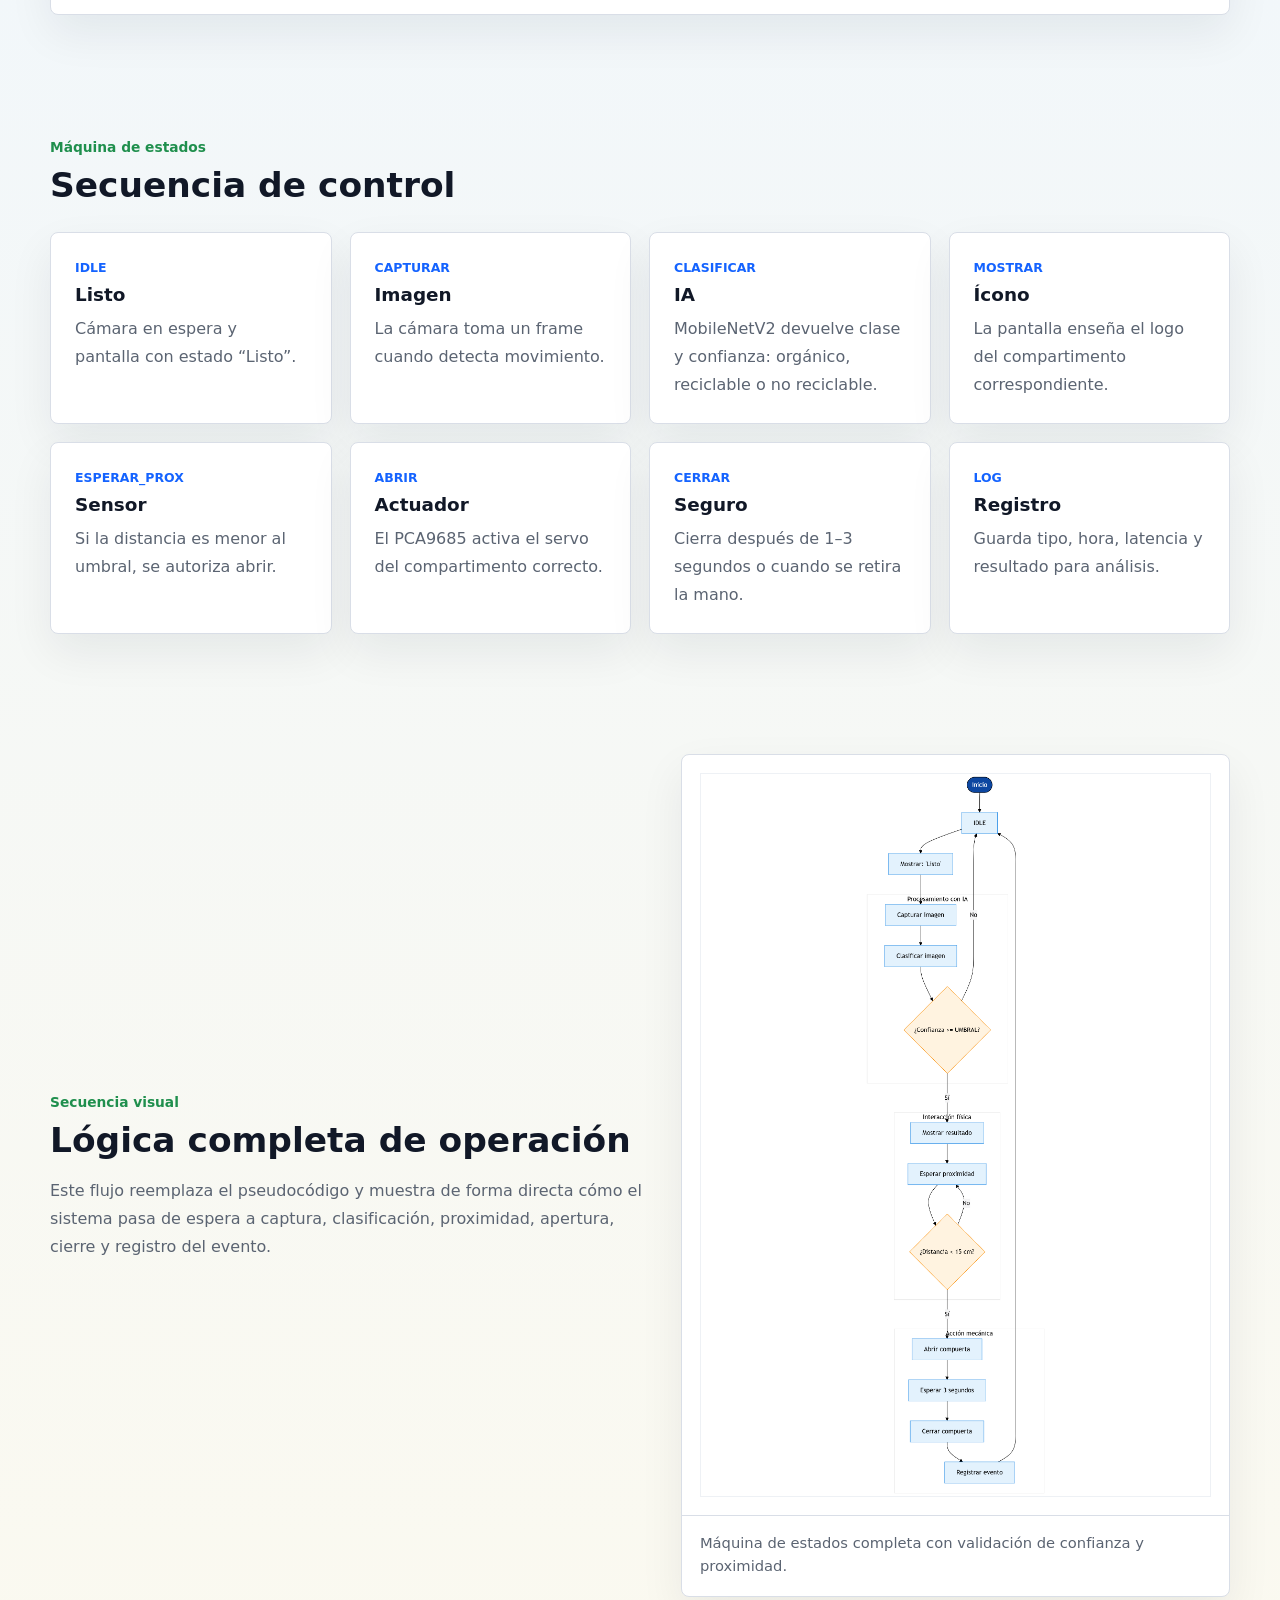
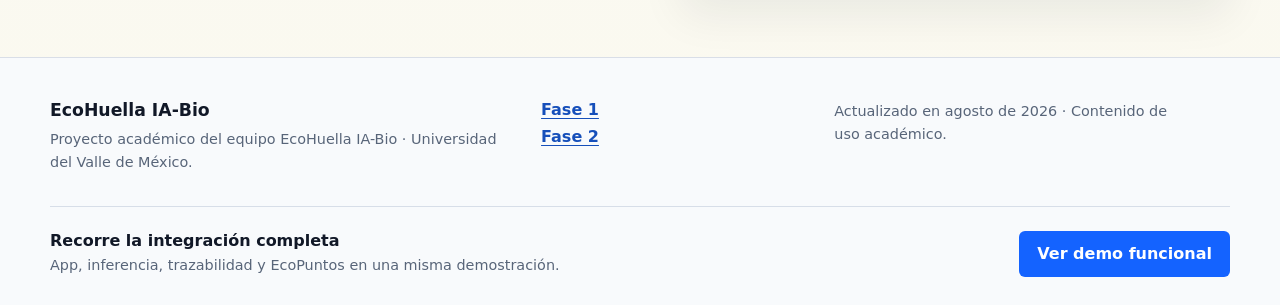
==== commit f14a54b0: "Mejorar navegacion de fases" ====
--- a/diagramas.html
+++ b/diagramas.html
@@ -5,7 +5,7 @@
   <meta name="viewport" content="width=device-width, initial-scale=1">
   <meta name="description" content="Diagramas, bloque funcional y máquina de estados de EcoHuella IA-Bio.">
   <title>Diagramas | EcoHuella IA-Bio</title>
-  <link rel="stylesheet" href="styles.css?v=20260821-home">
+  <link rel="stylesheet" href="styles.css?v=20260821-nav">
 </head>
 <body>
   <header class="site-header">
@@ -38,6 +38,18 @@
         confirmación de proximidad para hacerlo más seguro y controlado.
       </p>
     </section>
+
+    <nav class="phase-section-tabs-shell" aria-label="Secciones de Fase 1">
+      <p class="phase-section-tabs-label">Explorar Fase 1</p>
+      <div class="phase-section-tabs">
+        <a href="fases.html#resumen">Resumen</a>
+        <a href="ia.html">IA y métricas</a>
+        <a href="tecnico.html">Arquitectura</a>
+        <a href="materiales.html">Materiales</a>
+        <a href="metodologia.html">Metodología</a>
+        <a class="active" href="diagramas.html" aria-current="page">Diagramas</a>
+      </div>
+    </nav>
 
     <section class="section">
       <div class="section-heading">
@@ -150,6 +162,6 @@
     </div>
   </footer>
 
-  <script src="script.js?v=20260821-home"></script>
+  <script src="script.js?v=20260821-nav"></script>
 </body>
 </html>
--- a/styles.css
+++ b/styles.css
@@ -1991,8 +1991,13 @@
 
 .phase-section-tabs-shell {
   width: min(1180px, calc(100% - 40px));
+  position: sticky;
+  top: 72px;
+  z-index: 80;
   margin: 0 auto;
-  padding: 8px 0 18px;
+  padding: 8px 0 14px;
+  background: linear-gradient(180deg, var(--paper) 0%, rgba(244, 248, 245, 0.92) 100%);
+  backdrop-filter: blur(14px);
 }
 
 .phase-section-tabs-label {
@@ -2006,7 +2011,7 @@
 .phase-section-tabs {
   width: 100%;
   margin: 0;
-  padding: 6px;
+  padding: 5px;
   display: flex;
   gap: 4px;
   overflow-x: auto;
@@ -2036,6 +2041,7 @@
   padding: 0 14px;
   text-align: center;
   text-decoration: none;
+  white-space: nowrap;
 }
 
 .phase-section-tabs > a:hover,
@@ -2053,6 +2059,10 @@
 body.dark-mode .phase-section-tabs > a:not(.active):hover,
 body.dark-mode .phase-section-tabs .nav-tab-button:not(.active):hover {
   background: rgba(127, 184, 255, 0.14);
+}
+
+body.dark-mode .phase-section-tabs-shell {
+  background: linear-gradient(180deg, var(--paper) 0%, rgba(7, 17, 31, 0.92) 100%);
 }
 
 .subtab-panel {
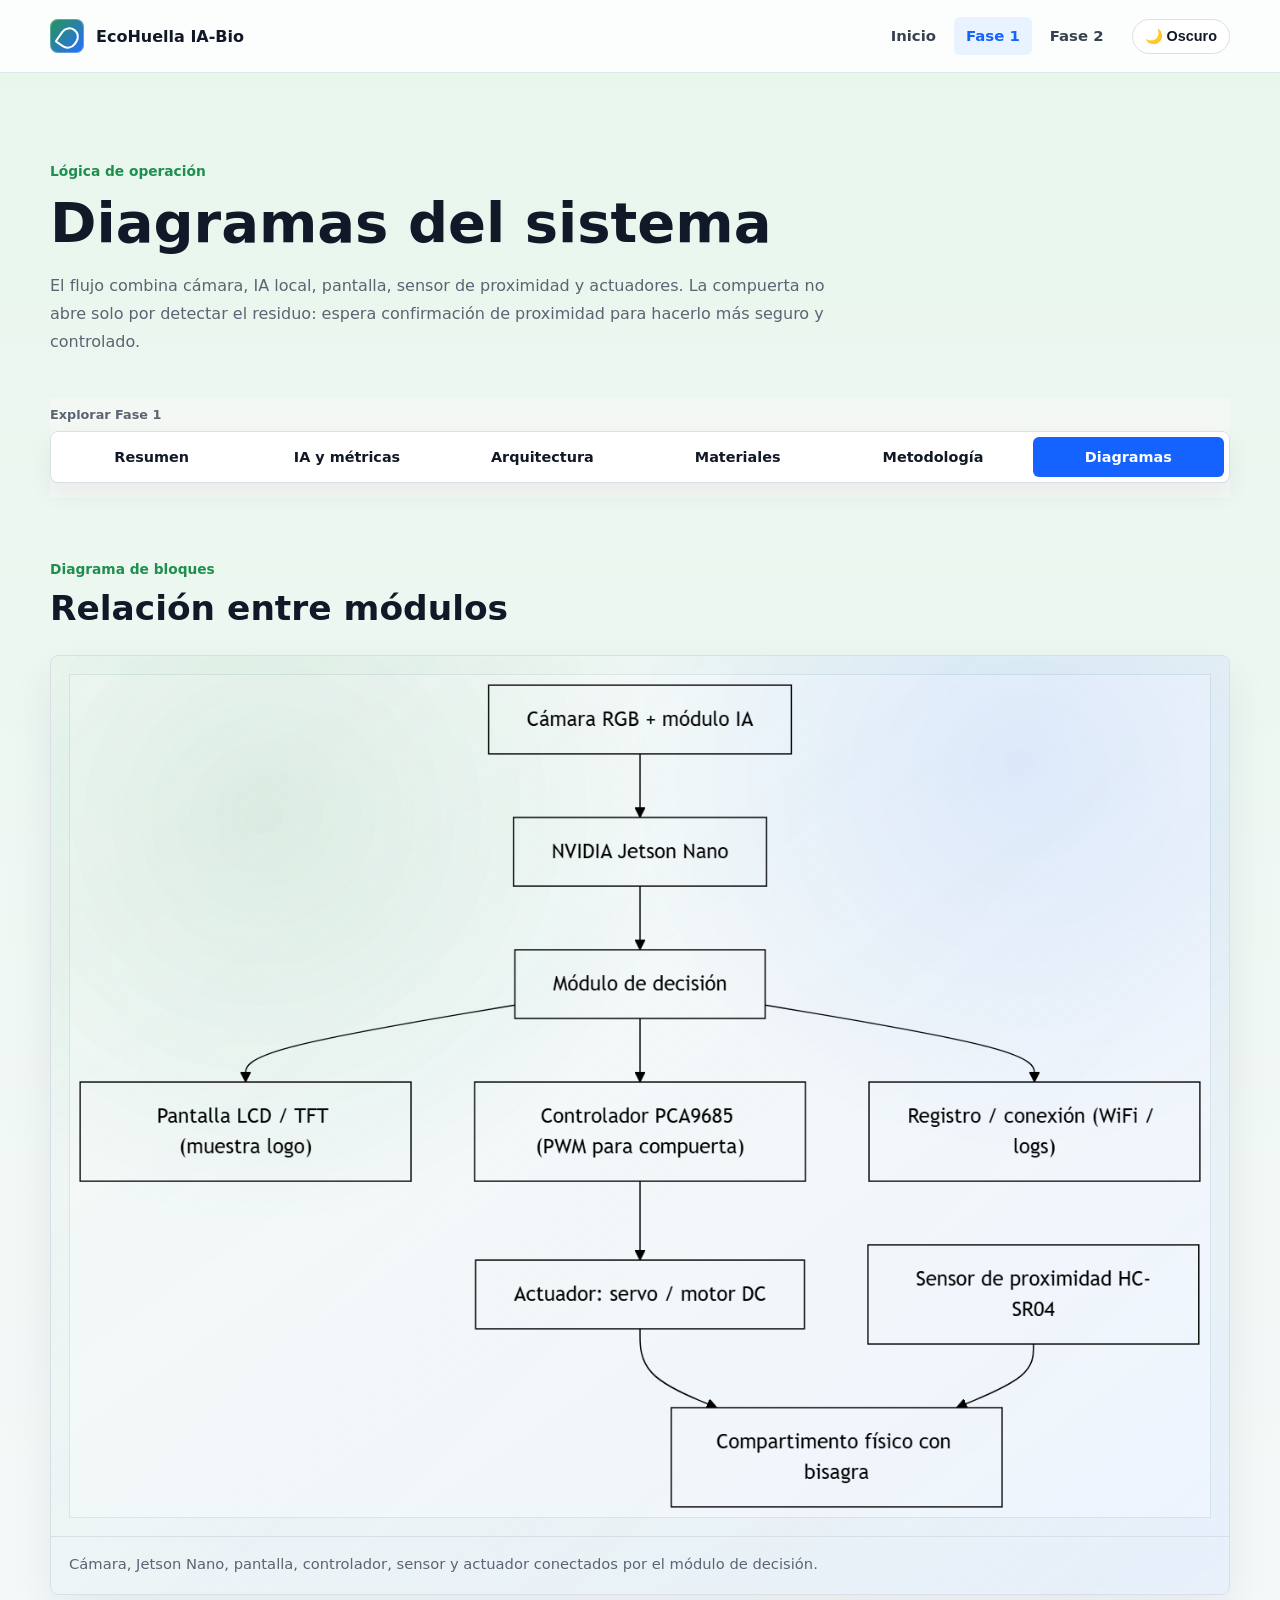
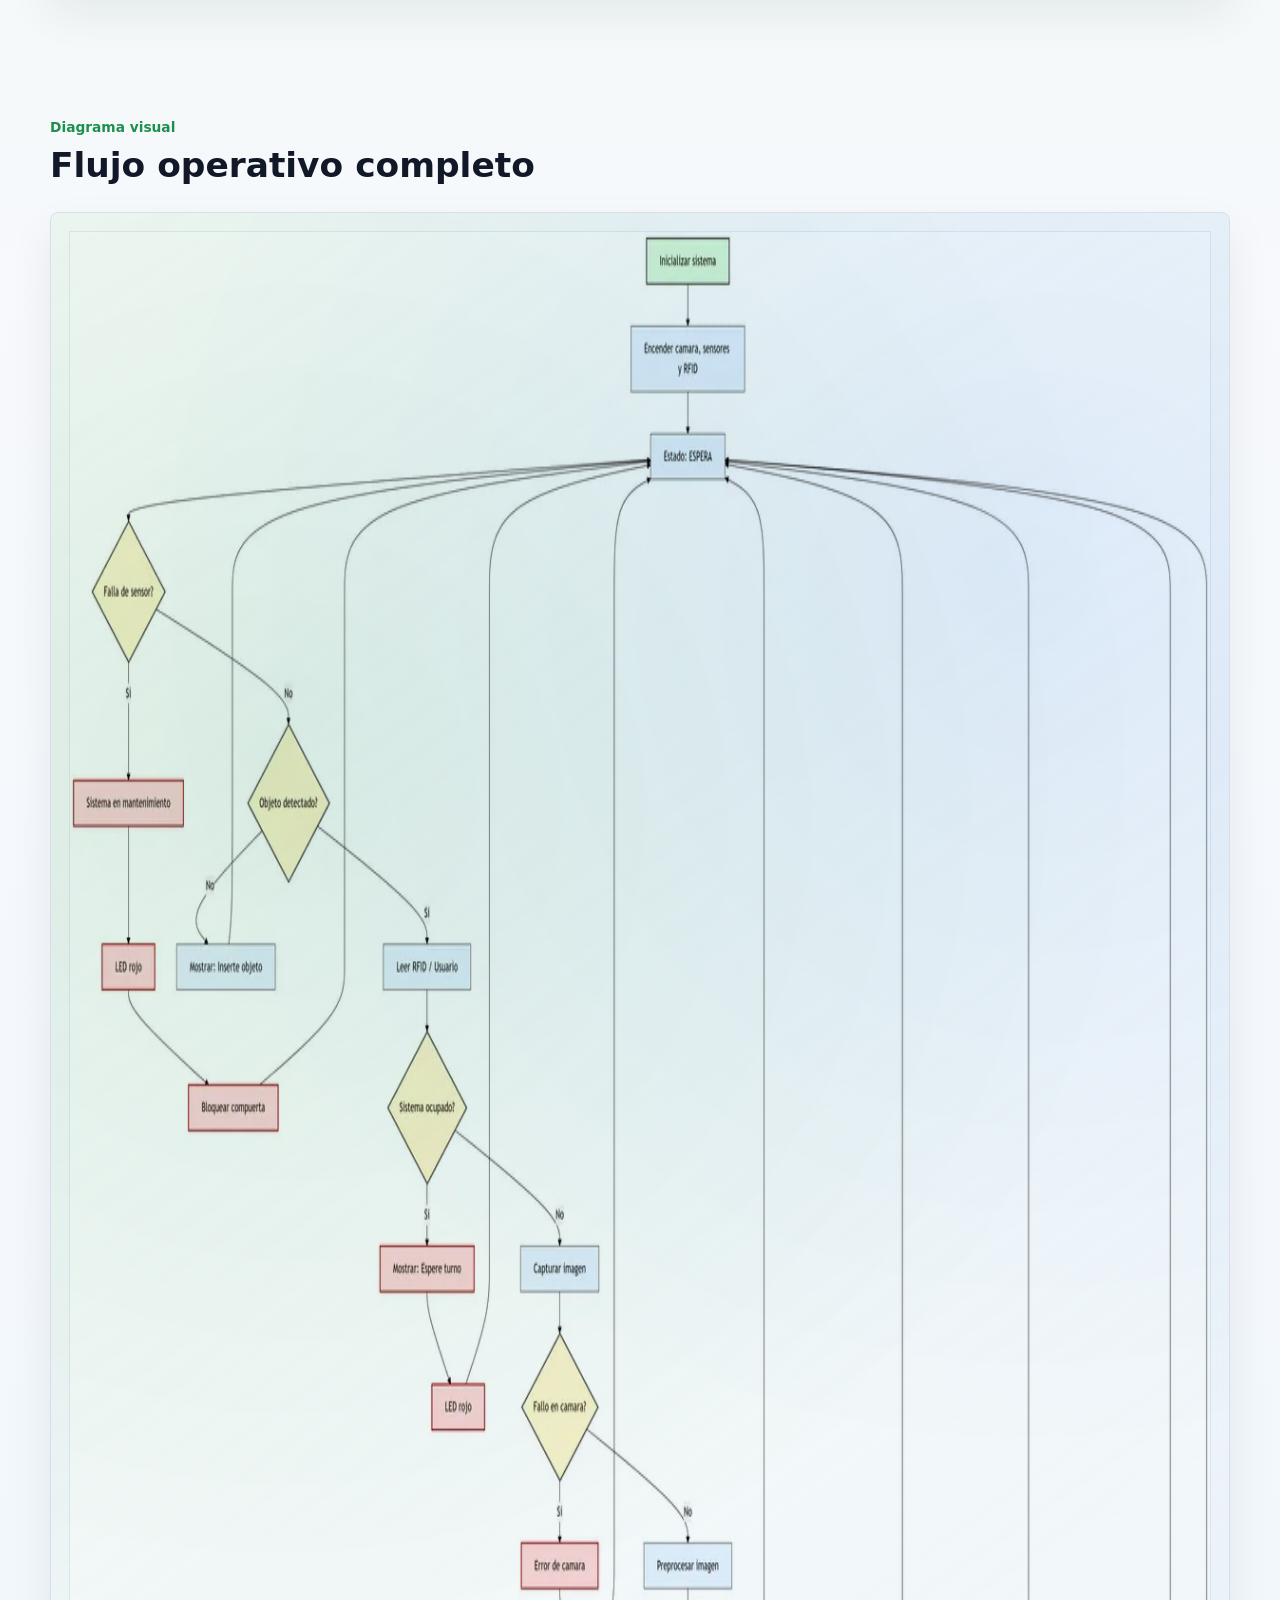
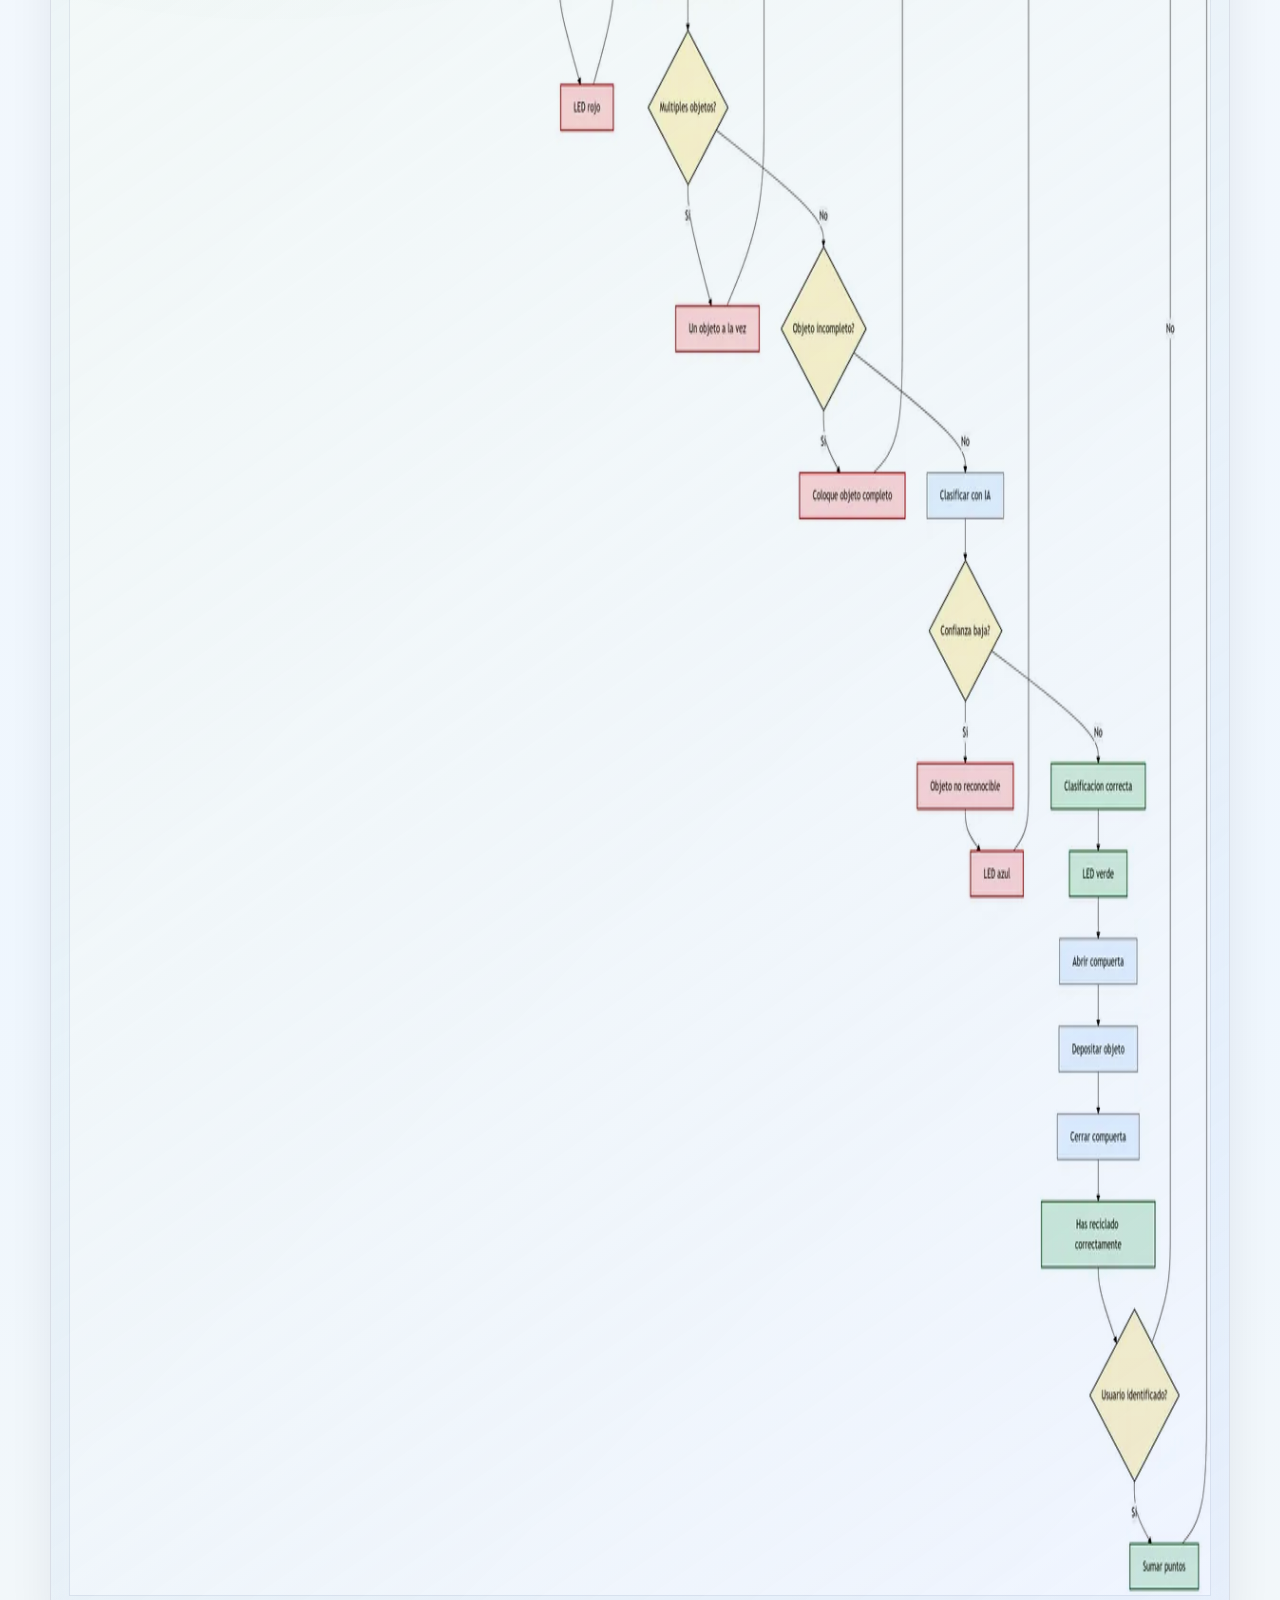
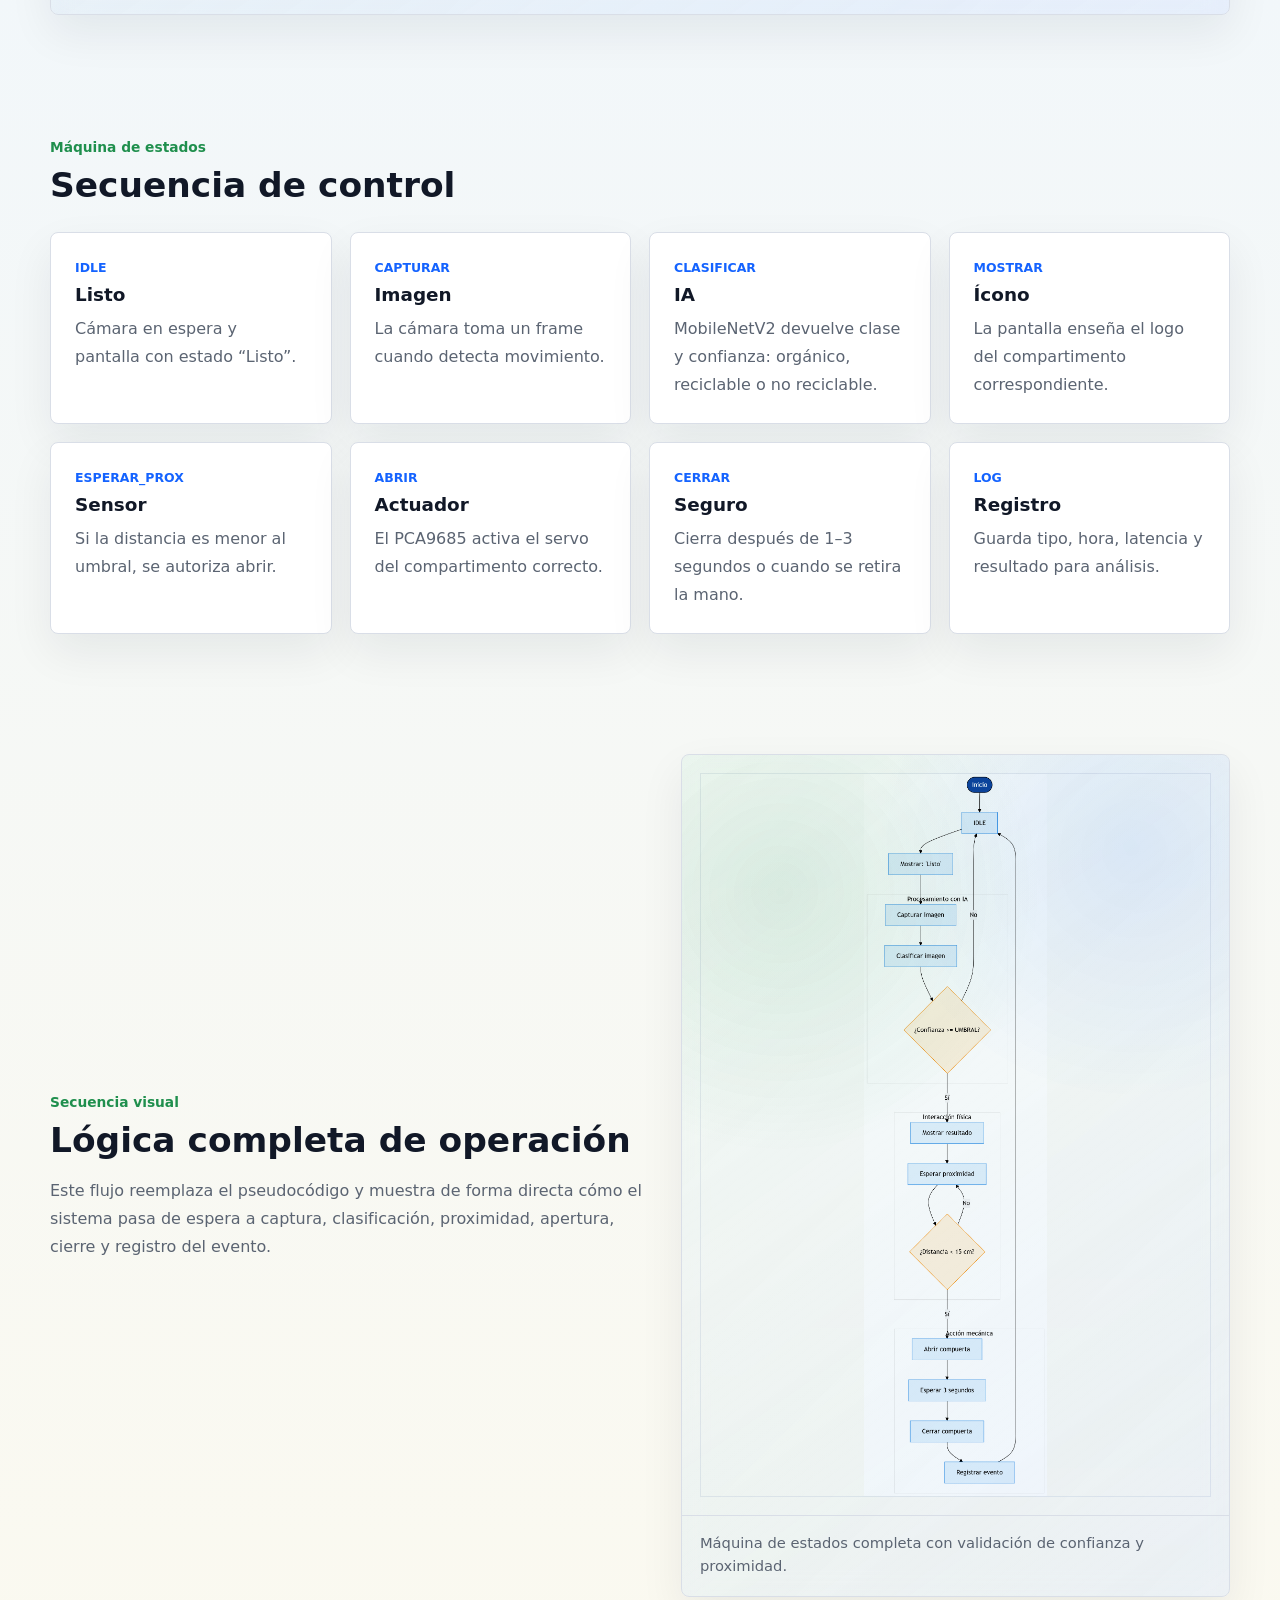
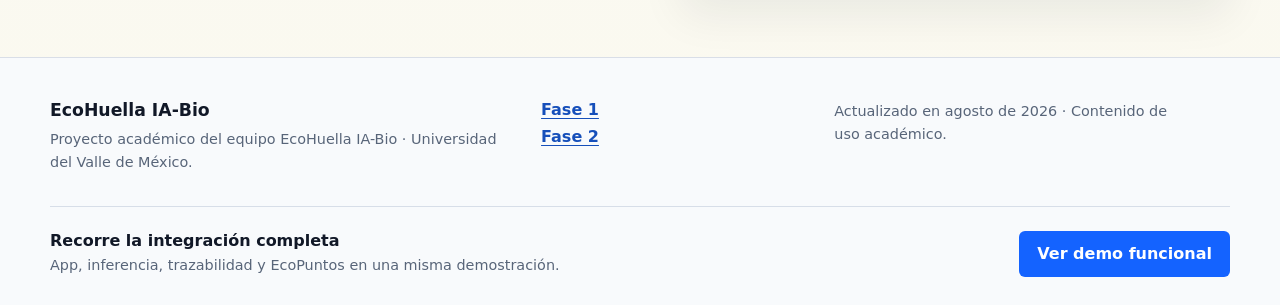
==== commit 8fb3da85: "Pulir medios de fase uno" ====
--- a/diagramas.html
+++ b/diagramas.html
@@ -5,9 +5,9 @@
   <meta name="viewport" content="width=device-width, initial-scale=1">
   <meta name="description" content="Diagramas, bloque funcional y máquina de estados de EcoHuella IA-Bio.">
   <title>Diagramas | EcoHuella IA-Bio</title>
-  <link rel="stylesheet" href="styles.css?v=20260821-nav">
+  <link rel="stylesheet" href="styles.css?v=20260821-mediafix">
 </head>
-<body>
+<body class="phase-one-page">
   <header class="site-header">
     <div class="header-inner">
       <a class="brand" href="index.html" aria-label="Inicio de EcoHuella IA-Bio">
@@ -162,6 +162,6 @@
     </div>
   </footer>
 
-  <script src="script.js?v=20260821-nav"></script>
+  <script src="script.js?v=20260821-mediafix"></script>
 </body>
 </html>
--- a/styles.css
+++ b/styles.css
@@ -553,8 +553,10 @@
 
 .video-panel video {
   width: 100%;
-  aspect-ratio: 16 / 9;
+  height: auto;
+  max-height: min(72vh, 720px);
   display: block;
+  object-fit: contain;
   background: #101820;
 }
 
@@ -1486,6 +1488,77 @@
 .diagram-image.tall {
   max-height: none;
   object-fit: contain;
+}
+
+body.phase-one-page .image-panel,
+body.phase-one-page .component-card,
+body.phase-one-page .material-card,
+body.phase-one-page .training-shot,
+body.phase-one-page .diagram-frame,
+body.phase-one-page .video-panel {
+  background:
+    linear-gradient(145deg, rgba(255, 255, 255, 0.68), rgba(255, 255, 255, 0.24)),
+    linear-gradient(135deg, rgba(31, 143, 77, 0.12), rgba(20, 99, 255, 0.09));
+  backdrop-filter: blur(12px);
+}
+
+body.phase-one-page .image-panel img,
+body.phase-one-page .component-card img,
+body.phase-one-page .card-media,
+body.phase-one-page .card-media.contain-media,
+body.phase-one-page .training-shot img,
+body.phase-one-page .power-image img,
+body.phase-one-page .diagram-image,
+body.phase-one-page .diagram-scroll img,
+body.phase-one-page .video-panel video {
+  background: transparent;
+}
+
+body.phase-one-page .component-card img,
+body.phase-one-page .training-shot img,
+body.phase-one-page .power-image img {
+  border-bottom-color: rgba(217, 222, 231, 0.58);
+}
+
+body.phase-one-page .card-media,
+body.phase-one-page .diagram-scroll img,
+body.phase-one-page .diagram-image {
+  border-color: rgba(217, 222, 231, 0.58);
+}
+
+body.phase-one-page .diagram-scroll {
+  background:
+    radial-gradient(circle at 18% 18%, rgba(31, 143, 77, 0.12), transparent 34%),
+    radial-gradient(circle at 82% 12%, rgba(20, 99, 255, 0.1), transparent 32%);
+}
+
+body.phase-one-page:not(.dark-mode) .component-card img,
+body.phase-one-page:not(.dark-mode) .card-media.contain-media,
+body.phase-one-page:not(.dark-mode) .training-shot img,
+body.phase-one-page:not(.dark-mode) .power-image img,
+body.phase-one-page:not(.dark-mode) .diagram-scroll img {
+  mix-blend-mode: multiply;
+}
+
+body.phase-one-page.dark-mode .image-panel,
+body.phase-one-page.dark-mode .component-card,
+body.phase-one-page.dark-mode .material-card,
+body.phase-one-page.dark-mode .training-shot,
+body.phase-one-page.dark-mode .diagram-frame,
+body.phase-one-page.dark-mode .video-panel {
+  background:
+    linear-gradient(145deg, rgba(16, 27, 45, 0.78), rgba(16, 27, 45, 0.32)),
+    linear-gradient(135deg, rgba(78, 220, 135, 0.1), rgba(127, 184, 255, 0.1));
+}
+
+body.phase-one-page.dark-mode .component-card img,
+body.phase-one-page.dark-mode .card-media.contain-media,
+body.phase-one-page.dark-mode .training-shot img,
+body.phase-one-page.dark-mode .power-image img,
+body.phase-one-page.dark-mode .diagram-image,
+body.phase-one-page.dark-mode .diagram-scroll img,
+body.phase-one-page.dark-mode .video-panel video {
+  background: rgba(7, 17, 31, 0.18);
 }
 
 .tall-diagram {
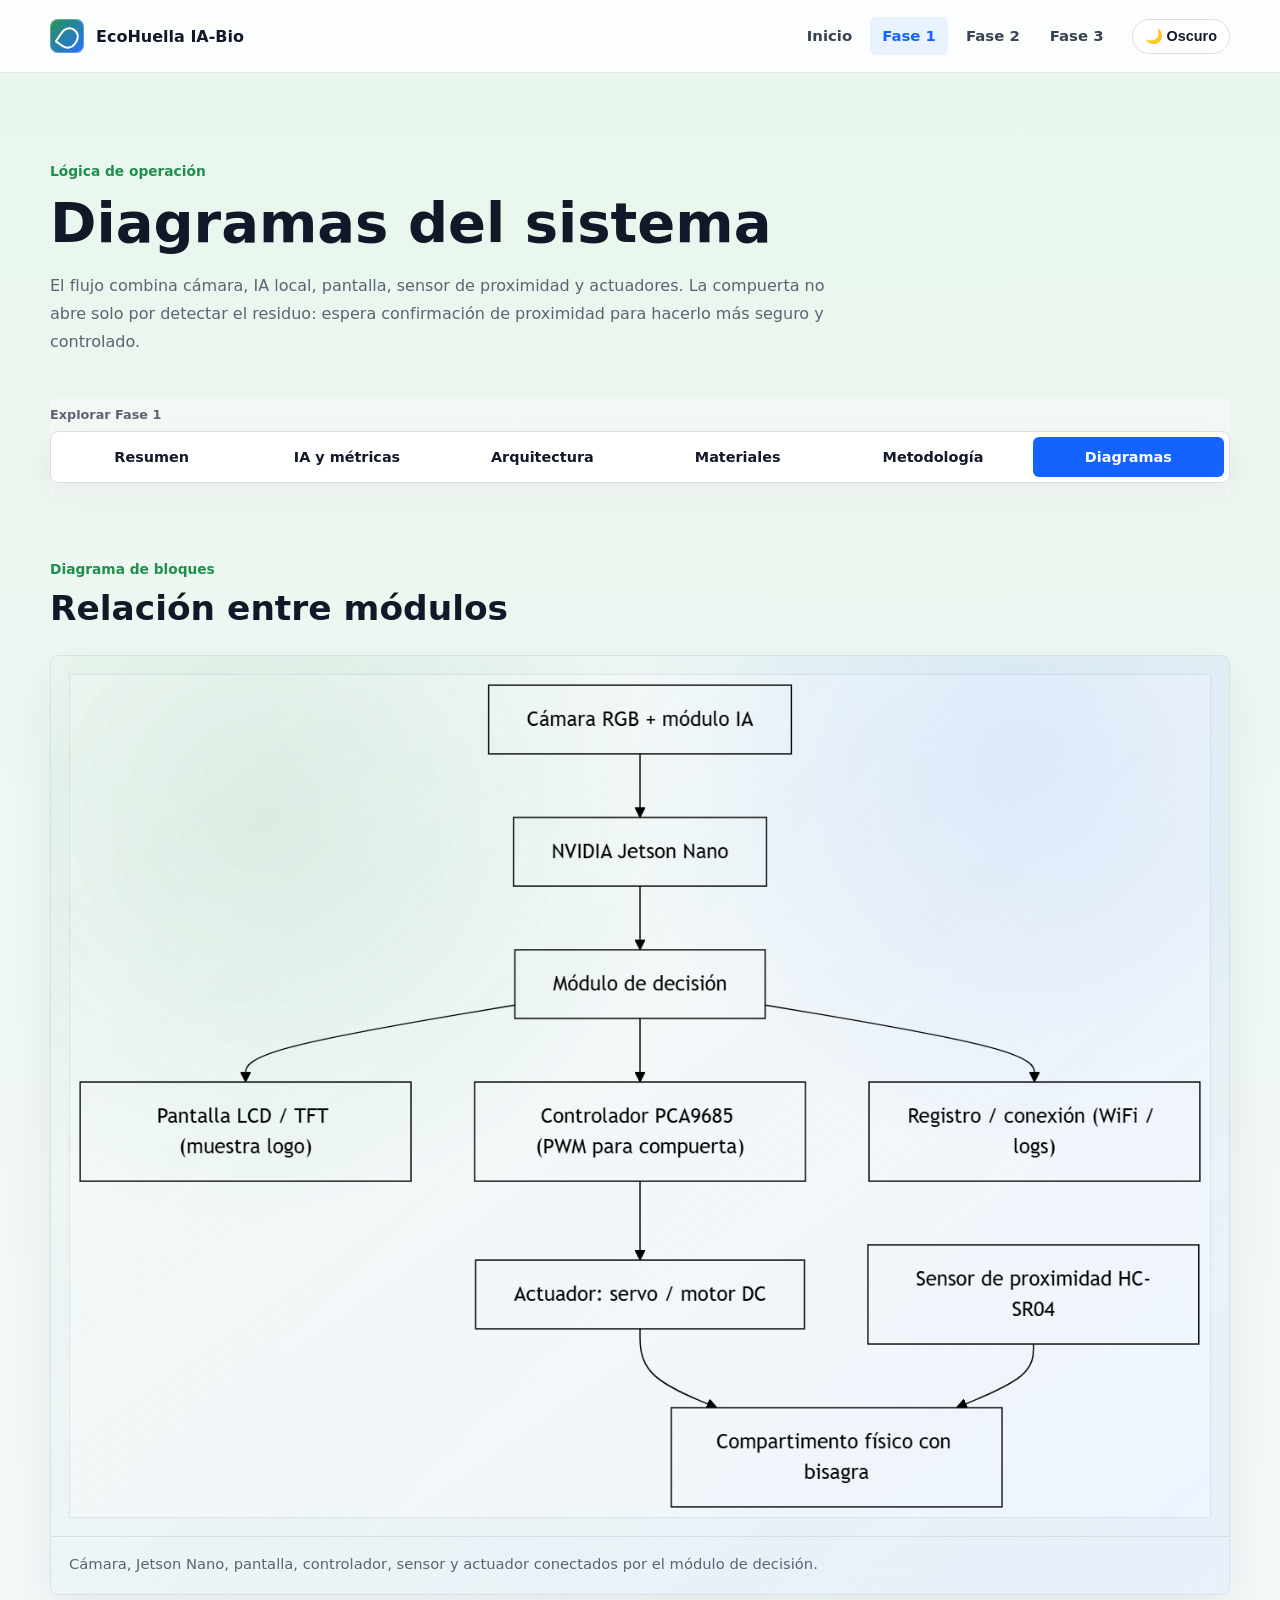
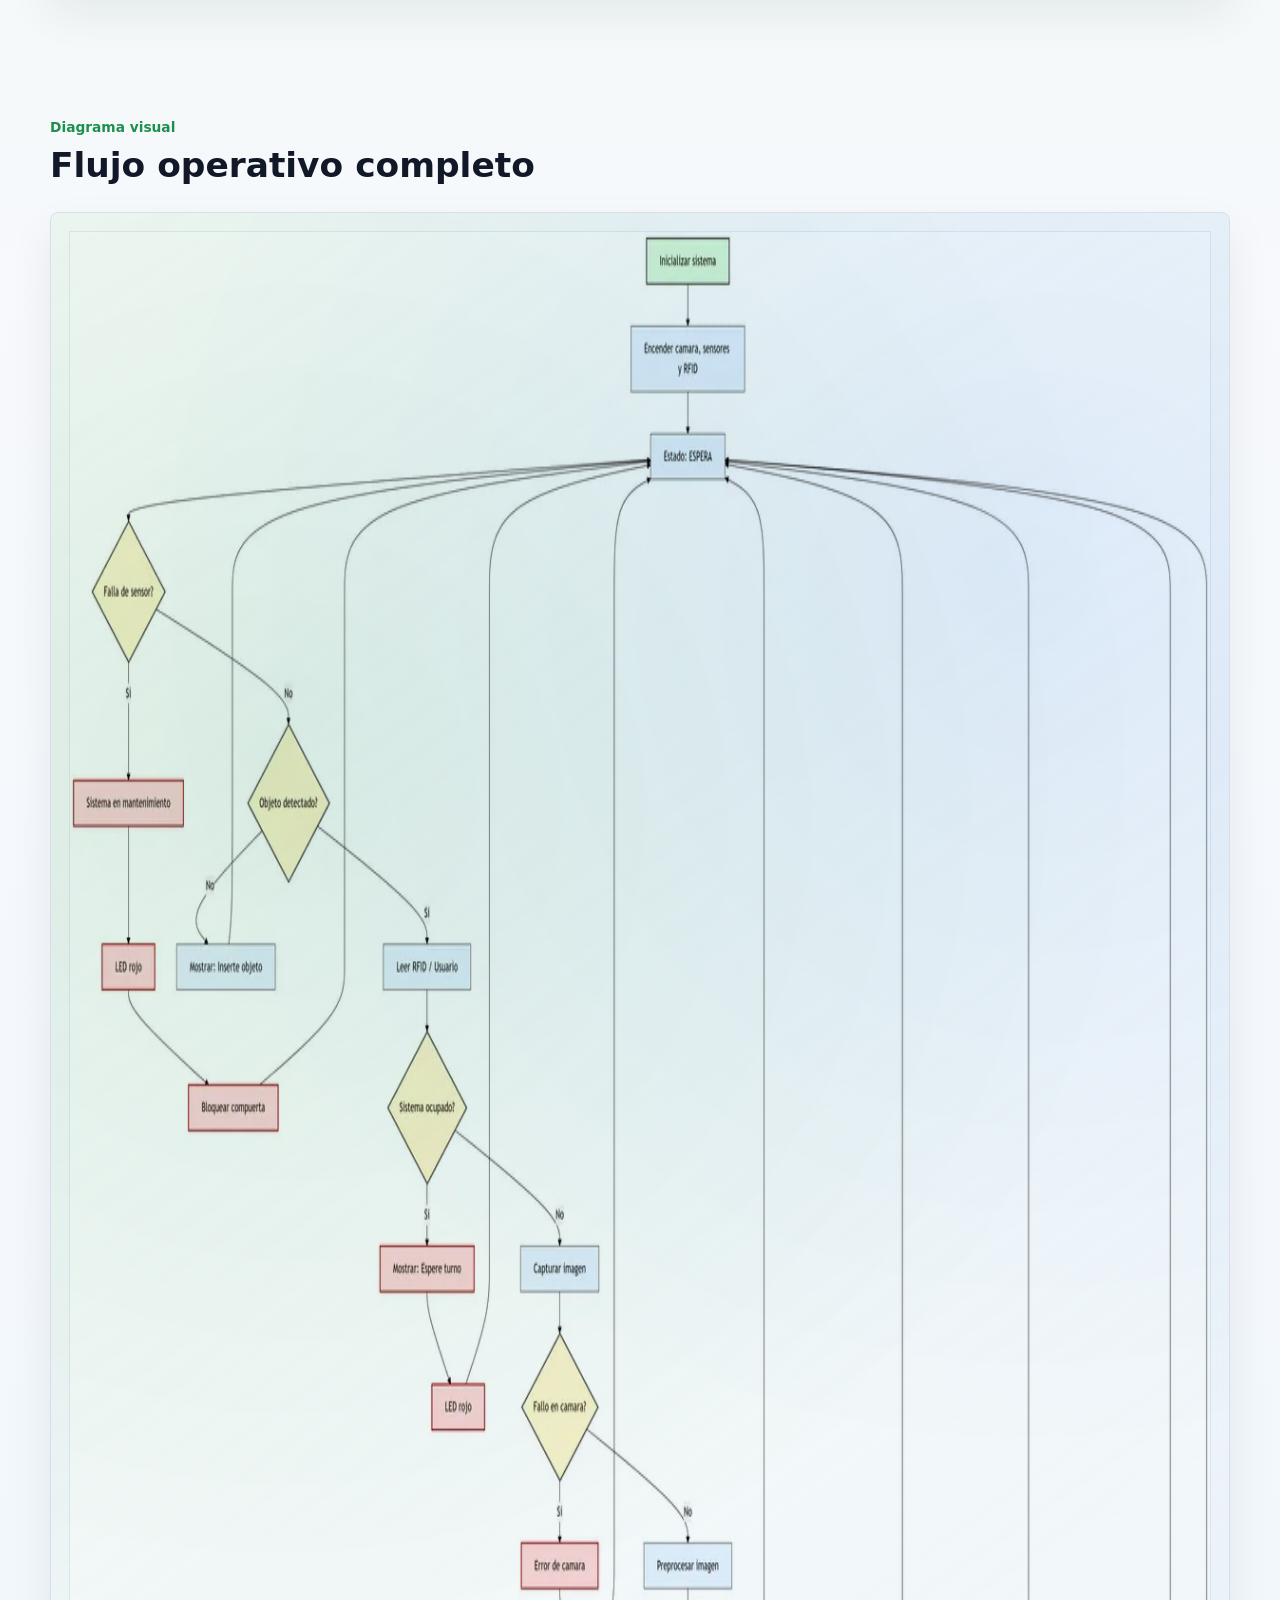
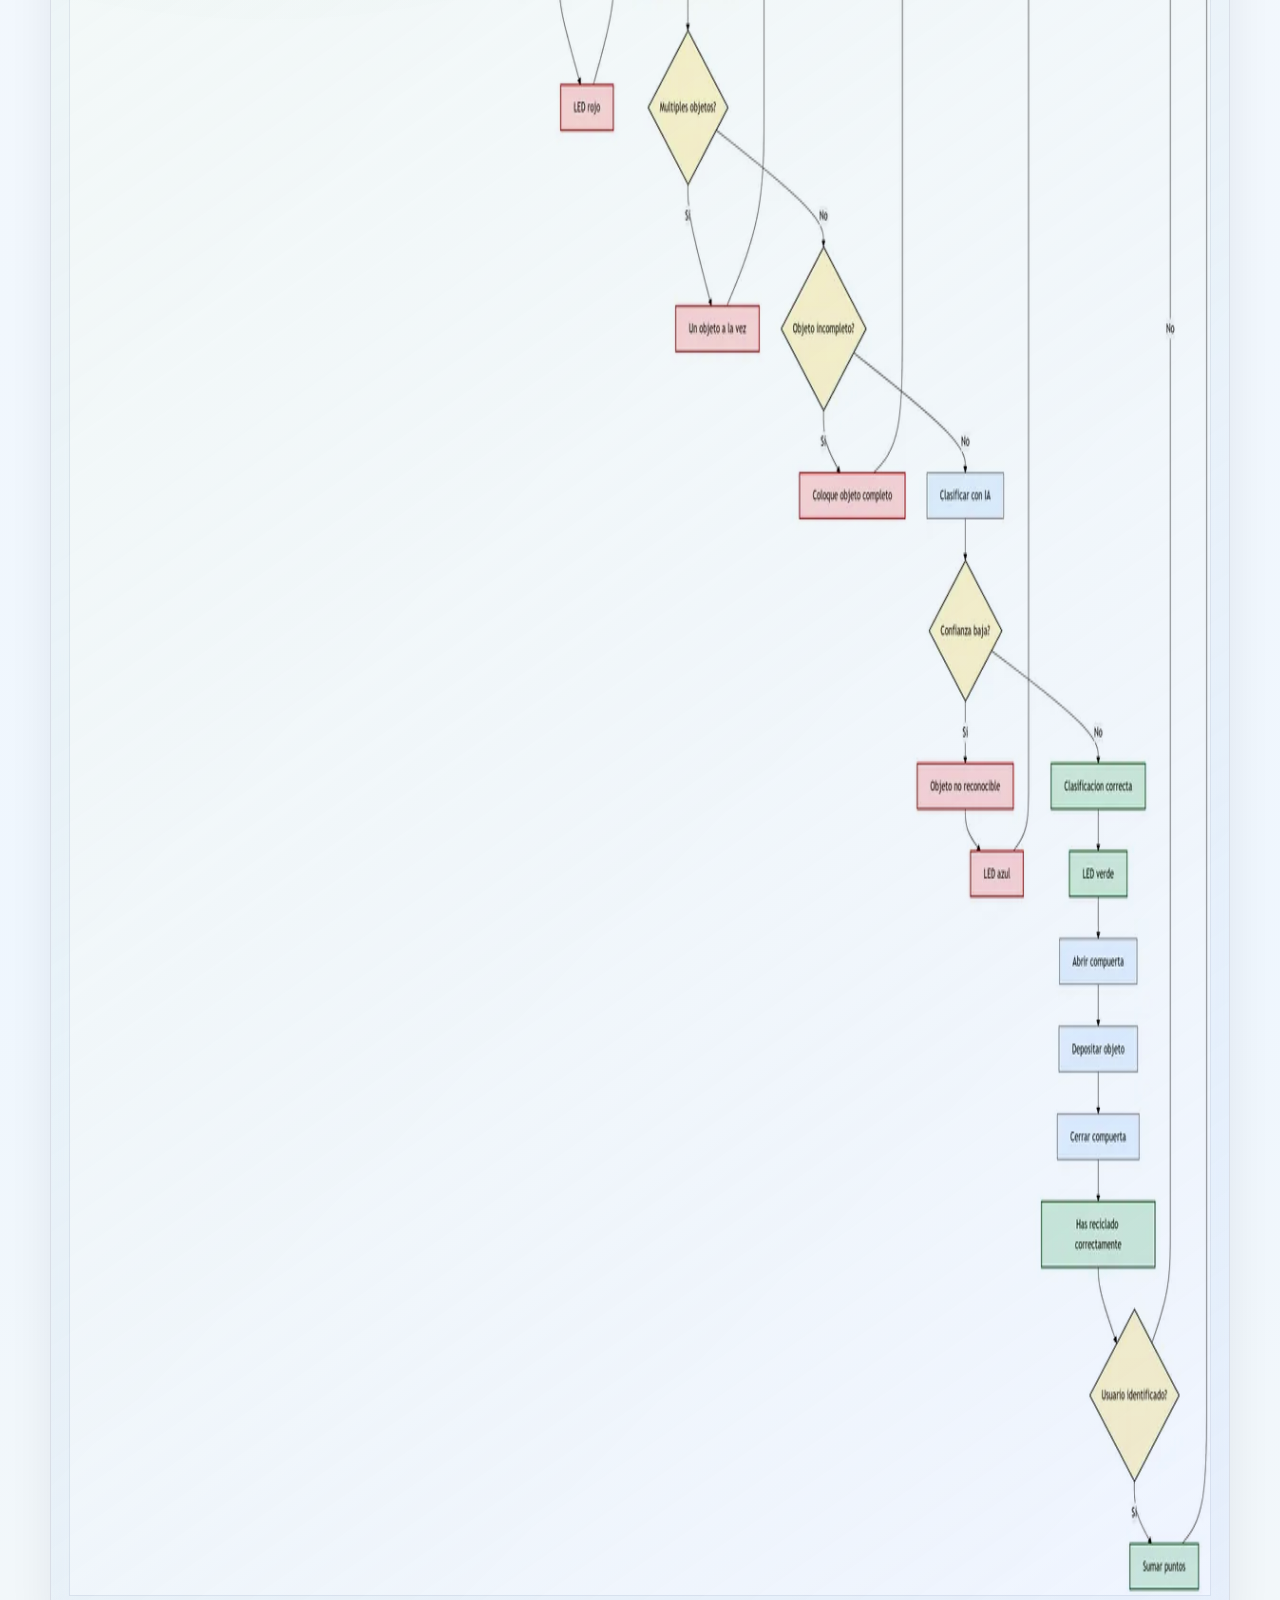
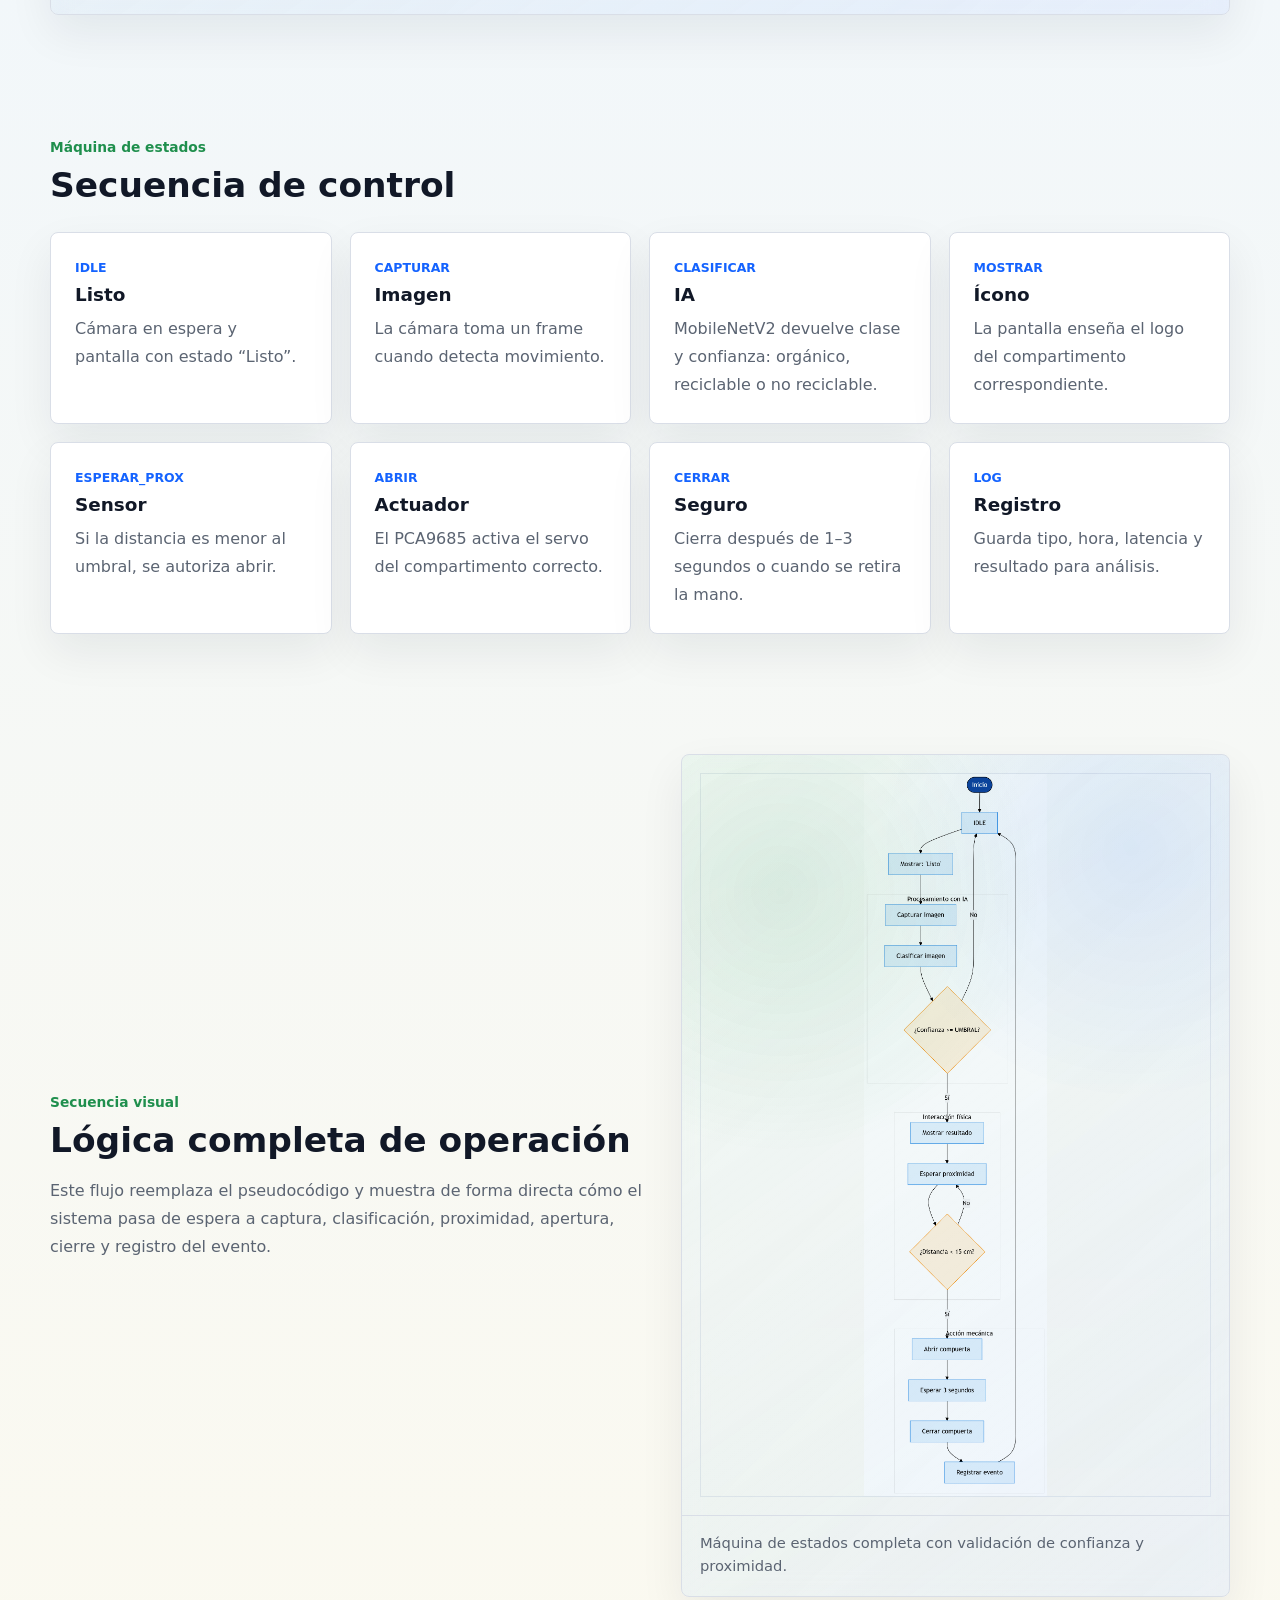
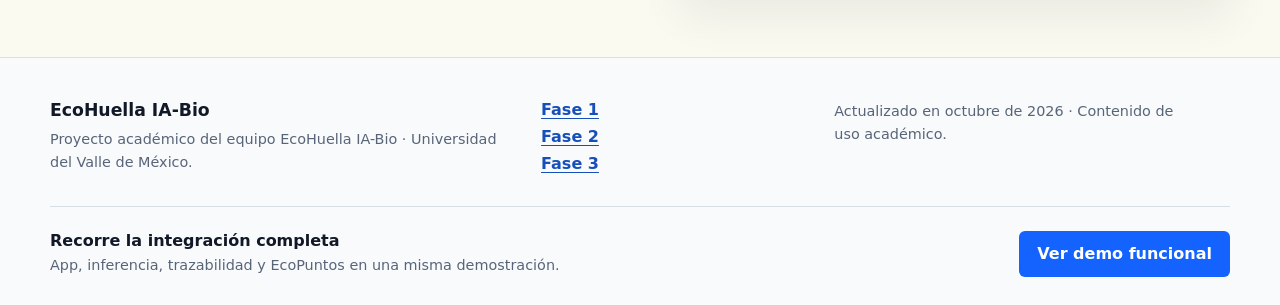
==== commit 51b8e71e: "Agregar fase tres de construccion y piloto" ====
--- a/diagramas.html
+++ b/diagramas.html
@@ -5,7 +5,7 @@
   <meta name="viewport" content="width=device-width, initial-scale=1">
   <meta name="description" content="Diagramas, bloque funcional y máquina de estados de EcoHuella IA-Bio.">
   <title>Diagramas | EcoHuella IA-Bio</title>
-  <link rel="stylesheet" href="styles.css?v=20260821-mediafix">
+  <link rel="stylesheet" href="styles.css?v=20261014-phase3">
 </head>
 <body class="phase-one-page">
   <header class="site-header">
@@ -23,6 +23,7 @@
         <a href="index.html">Inicio</a>
         <a href="fases.html">Fase 1</a>
         <a href="fase2.html">Fase 2</a>
+        <a href="fase3.html">Fase 3</a>
         <button class="theme-toggle" type="button" aria-pressed="false">🌙 Oscuro</button>
       </nav>
     </div>
@@ -153,8 +154,9 @@
       <nav class="footer-links" aria-label="Enlaces del proyecto">
         <a href="fases.html">Fase 1</a>
         <a href="fase2.html">Fase 2</a>
+        <a href="fase3.html">Fase 3</a>
       </nav>
-      <p class="footer-date">Actualizado en agosto de 2026 · Contenido de uso académico.</p>
+      <p class="footer-date">Actualizado en octubre de 2026 · Contenido de uso académico.</p>
     </div>
     <div class="footer-cta">
       <div><strong>Recorre la integración completa</strong><p>App, inferencia, trazabilidad y EcoPuntos en una misma demostración.</p></div>
@@ -162,6 +164,6 @@
     </div>
   </footer>
 
-  <script src="script.js?v=20260821-mediafix"></script>
+  <script src="script.js?v=20261014-phase3"></script>
 </body>
 </html>
--- a/styles.css
+++ b/styles.css
@@ -1012,7 +1012,7 @@
 
 .phase-grid {
   display: grid;
-  grid-template-columns: repeat(2, minmax(0, 1fr));
+  grid-template-columns: repeat(3, minmax(0, 1fr));
   gap: 18px;
   align-items: stretch;
 }
@@ -1559,6 +1559,22 @@
 body.phase-one-page.dark-mode .diagram-scroll img,
 body.phase-one-page.dark-mode .video-panel video {
   background: rgba(7, 17, 31, 0.18);
+}
+
+body.phase-one-page img.transparent-product {
+  object-fit: contain;
+  background: transparent;
+  mix-blend-mode: normal;
+  filter: drop-shadow(0 18px 22px rgba(17, 24, 39, 0.18));
+}
+
+body.phase-one-page .image-panel img.transparent-product {
+  padding: 22px;
+}
+
+body.phase-one-page.dark-mode img.transparent-product {
+  background: transparent;
+  filter: drop-shadow(0 18px 24px rgba(0, 0, 0, 0.4));
 }
 
 .tall-diagram {
@@ -3291,3 +3307,592 @@
     padding: 18px 0;
   }
 }
+
+/* Fase 3: construcción y piloto */
+.home-phase-card.phase-three {
+  border-top: 4px solid var(--amber);
+}
+
+.home-phase-card.phase-three .phase-kicker {
+  background: #fff5d7;
+  color: #966c00;
+}
+
+.phase-three-hero {
+  padding: 52px 0 24px;
+}
+
+.phase-three-hero h1 {
+  max-width: 760px;
+  font-size: 3rem;
+}
+
+.phase-three-hero > p:not(.eyebrow) {
+  max-width: 780px;
+  font-size: 1rem;
+}
+
+.phase-three-workspace {
+  padding-top: 24px;
+}
+
+.phase-three-cycle {
+  display: grid;
+  grid-template-columns: repeat(3, minmax(0, 1fr));
+  margin: 34px 0 0;
+  padding: 0;
+  border-top: 1px solid var(--line);
+  border-left: 1px solid var(--line);
+  list-style: none;
+}
+
+.phase-three-cycle li {
+  min-height: 176px;
+  display: grid;
+  grid-template-columns: 42px minmax(0, 1fr);
+  gap: 14px;
+  padding: 24px 20px;
+  border-right: 1px solid var(--line);
+  border-bottom: 1px solid var(--line);
+  background: var(--surface);
+}
+
+.phase-three-cycle li > span,
+.phase-three-indicators article > span {
+  display: grid;
+  place-items: center;
+  width: 36px;
+  height: 36px;
+  border-radius: 50%;
+  background: var(--dark);
+  color: #fff;
+  font-size: 0.72rem;
+  font-weight: 850;
+}
+
+.phase-three-cycle li:nth-child(3n + 2) > span,
+.phase-three-indicators article:nth-child(3n + 2) > span {
+  background: var(--blue);
+}
+
+.phase-three-cycle li:nth-child(3n) > span,
+.phase-three-indicators article:nth-child(3n) > span {
+  background: #a67500;
+}
+
+.phase-three-cycle h3 {
+  margin: 6px 0 9px;
+}
+
+.phase-three-cycle p {
+  font-size: 0.9rem;
+  line-height: 1.55;
+}
+
+.phase-three-rule {
+  display: grid;
+  grid-template-columns: 120px minmax(280px, 0.9fr) minmax(0, 1.1fr);
+  gap: 24px;
+  align-items: center;
+  margin: 28px 0 40px;
+  padding: 22px 24px;
+  border-left: 5px solid var(--green);
+  background: rgba(31, 143, 77, 0.08);
+}
+
+.phase-three-rule span {
+  color: var(--green);
+  font-size: 0.76rem;
+  font-weight: 850;
+  text-transform: uppercase;
+}
+
+.phase-three-rule strong {
+  color: var(--ink);
+  font-size: 1.05rem;
+}
+
+.phase-three-rule p {
+  font-size: 0.9rem;
+}
+
+.phase-three-plan {
+  margin-top: 34px;
+}
+
+.phase-three-plan img {
+  height: auto;
+  aspect-ratio: 2481 / 1754;
+  object-fit: contain;
+}
+
+.phase-three-dimensions {
+  display: grid;
+  grid-template-columns: repeat(4, minmax(0, 1fr));
+  margin: 32px 0;
+  border-top: 1px solid var(--line);
+  border-bottom: 1px solid var(--line);
+}
+
+.phase-three-dimensions div {
+  min-height: 112px;
+  padding: 24px;
+}
+
+.phase-three-dimensions div + div {
+  border-left: 1px solid var(--line);
+}
+
+.phase-three-dimensions dt,
+.phase-three-dimensions dd {
+  margin: 0;
+}
+
+.phase-three-dimensions dt {
+  color: var(--green);
+  font-size: 1.55rem;
+  font-weight: 900;
+}
+
+.phase-three-dimensions dd {
+  margin-top: 8px;
+  color: var(--muted);
+  font-size: 0.86rem;
+  font-weight: 700;
+}
+
+.phase-three-zones,
+.phase-three-build-stages,
+.phase-three-materials,
+.phase-three-timeline,
+.phase-three-indicators,
+.phase-three-safety {
+  display: grid;
+  gap: 18px;
+}
+
+.phase-three-zones,
+.phase-three-build-stages,
+.phase-three-materials,
+.phase-three-timeline {
+  grid-template-columns: repeat(4, minmax(0, 1fr));
+}
+
+.phase-three-zones article,
+.phase-three-materials article {
+  min-height: 190px;
+  padding: 24px;
+  border: 1px solid var(--line);
+  border-top: 4px solid var(--green);
+  border-radius: 8px;
+  background: var(--surface);
+}
+
+.phase-three-zones article:nth-child(even),
+.phase-three-materials article:nth-child(even) {
+  border-top-color: var(--blue);
+}
+
+.phase-three-zones span,
+.phase-three-materials span {
+  display: block;
+  color: var(--green);
+  font-size: 0.74rem;
+  font-weight: 850;
+  margin-bottom: 14px;
+  text-transform: uppercase;
+}
+
+.phase-three-zones article:nth-child(even) span,
+.phase-three-materials article:nth-child(even) span {
+  color: var(--blue);
+}
+
+.phase-three-zones h3,
+.phase-three-materials strong {
+  display: block;
+  color: var(--ink);
+  margin-bottom: 10px;
+}
+
+.phase-three-zones p,
+.phase-three-materials p {
+  font-size: 0.88rem;
+  line-height: 1.55;
+}
+
+.phase-three-signal-flow {
+  display: grid;
+  grid-template-columns: minmax(130px, 1fr) 22px minmax(130px, 1fr) 22px minmax(130px, 1fr) 22px minmax(130px, 1fr) 22px minmax(130px, 1fr);
+  align-items: center;
+  gap: 8px;
+  margin: 34px 0;
+}
+
+.phase-three-signal-flow article {
+  min-height: 190px;
+  padding: 22px;
+  border: 1px solid var(--line);
+  border-top: 5px solid var(--green);
+  border-radius: 8px;
+  background: var(--surface);
+}
+
+.phase-three-signal-flow article:nth-of-type(2),
+.phase-three-signal-flow article:nth-of-type(5) {
+  border-top-color: var(--blue);
+}
+
+.phase-three-signal-flow article:nth-of-type(3) {
+  border-top-color: var(--amber);
+}
+
+.phase-three-signal-flow article:nth-of-type(4) {
+  border-top-color: var(--red);
+}
+
+.phase-three-signal-flow article span {
+  color: var(--muted);
+  font-size: 0.72rem;
+  font-weight: 850;
+}
+
+.phase-three-signal-flow h3 {
+  margin: 14px 0 10px;
+}
+
+.phase-three-signal-flow p {
+  font-size: 0.86rem;
+  line-height: 1.55;
+}
+
+.phase-three-signal-flow i {
+  color: var(--blue);
+  font-size: 1.35rem;
+  font-style: normal;
+  text-align: center;
+}
+
+.phase-three-power-chain {
+  display: grid;
+  grid-template-columns: repeat(4, minmax(0, 1fr));
+  margin: 0 0 28px;
+  border: 1px solid var(--line);
+  background: var(--line);
+  gap: 1px;
+}
+
+.phase-three-power-chain article {
+  min-height: 164px;
+  padding: 22px;
+  background: var(--surface);
+}
+
+.phase-three-power-chain span,
+.phase-three-build-stages span,
+.phase-three-timeline span {
+  display: block;
+  color: #966c00;
+  font-size: 0.74rem;
+  font-weight: 850;
+  margin-bottom: 14px;
+  text-transform: uppercase;
+}
+
+.phase-three-power-chain strong {
+  display: block;
+  color: var(--ink);
+  margin-bottom: 10px;
+}
+
+.phase-three-power-chain p {
+  font-size: 0.86rem;
+  line-height: 1.5;
+}
+
+.phase-three-safety {
+  grid-template-columns: repeat(3, minmax(0, 1fr));
+  margin-bottom: 34px;
+}
+
+.phase-three-safety article {
+  min-height: 160px;
+  padding: 22px;
+  border-left: 4px solid var(--red);
+  background: rgba(214, 62, 47, 0.06);
+}
+
+.phase-three-safety h3 {
+  margin-bottom: 10px;
+}
+
+.phase-three-safety p {
+  font-size: 0.88rem;
+}
+
+.phase-three-build-stages {
+  margin: 34px 0;
+}
+
+.phase-three-build-stages article {
+  min-height: 248px;
+  padding: 24px;
+  border-top: 4px solid var(--green);
+  background: var(--surface);
+  box-shadow: inset 0 0 0 1px var(--line);
+}
+
+.phase-three-build-stages article:nth-child(even) {
+  border-top-color: var(--blue);
+}
+
+.phase-three-build-stages h3 {
+  margin-bottom: 10px;
+}
+
+.phase-three-build-stages p {
+  font-size: 0.9rem;
+}
+
+.phase-three-build-stages small {
+  display: block;
+  margin-top: 18px;
+  padding-top: 14px;
+  border-top: 1px solid var(--line);
+  color: var(--muted);
+  line-height: 1.5;
+}
+
+.phase-three-mechanism-copy {
+  display: grid;
+  grid-template-columns: minmax(0, 1fr) minmax(320px, 0.8fr);
+  gap: 42px;
+  align-items: start;
+  margin: 42px 0 0;
+  padding: 30px;
+  border: 1px solid var(--line);
+  border-radius: 8px;
+  background: var(--surface);
+}
+
+.phase-three-mechanism-copy h3 {
+  margin-bottom: 12px;
+}
+
+.phase-three-timeline {
+  margin: 34px 0;
+  border-top: 1px solid var(--line);
+  border-bottom: 1px solid var(--line);
+  gap: 0;
+}
+
+.phase-three-timeline article {
+  min-height: 210px;
+  padding: 26px;
+}
+
+.phase-three-timeline article + article {
+  border-left: 1px solid var(--line);
+}
+
+.phase-three-timeline h3 {
+  margin-bottom: 12px;
+}
+
+.phase-three-timeline p {
+  font-size: 0.9rem;
+}
+
+.phase-three-indicators {
+  grid-template-columns: repeat(5, minmax(0, 1fr));
+}
+
+.phase-three-indicators article {
+  min-height: 190px;
+  padding: 22px;
+  border: 1px solid var(--line);
+  border-radius: 8px;
+  background: var(--surface);
+}
+
+.phase-three-indicators h3 {
+  margin: 16px 0 10px;
+}
+
+.phase-three-indicators p {
+  font-size: 0.86rem;
+}
+
+.phase-three-pause {
+  display: grid;
+  grid-template-columns: minmax(260px, 0.7fr) minmax(0, 1.3fr);
+  gap: 36px;
+  align-items: start;
+  margin: 36px 0;
+  padding: 30px;
+  border-left: 5px solid var(--red);
+  background: rgba(214, 62, 47, 0.06);
+}
+
+.phase-three-pause h3 {
+  max-width: 360px;
+}
+
+.phase-three-page.dark-mode .phase-three-cycle li,
+.phase-three-page.dark-mode .phase-three-zones article,
+.phase-three-page.dark-mode .phase-three-materials article,
+.phase-three-page.dark-mode .phase-three-signal-flow article,
+.phase-three-page.dark-mode .phase-three-power-chain article,
+.phase-three-page.dark-mode .phase-three-build-stages article,
+.phase-three-page.dark-mode .phase-three-mechanism-copy,
+.phase-three-page.dark-mode .phase-three-indicators article {
+  background: var(--surface);
+}
+
+.phase-three-page.dark-mode .phase-three-rule {
+  background: rgba(78, 220, 135, 0.08);
+}
+
+.phase-three-page.dark-mode .phase-three-safety article,
+.phase-three-page.dark-mode .phase-three-pause {
+  background: rgba(255, 115, 102, 0.08);
+}
+
+.phase-three-page.dark-mode .evidence-figure > button {
+  background: #0a1423;
+}
+
+body.dark-mode .home-phase-card.phase-three .phase-kicker {
+  background: rgba(242, 183, 5, 0.14);
+  color: #ffd76b;
+}
+
+@media (max-width: 1120px) {
+  .phase-three-signal-flow {
+    grid-template-columns: repeat(3, minmax(0, 1fr));
+  }
+
+  .phase-three-signal-flow i {
+    display: none;
+  }
+
+  .phase-three-indicators {
+    grid-template-columns: repeat(3, minmax(0, 1fr));
+  }
+}
+
+@media (max-width: 980px) {
+  .footer-inner {
+    grid-template-columns: minmax(0, 1fr) 180px;
+  }
+
+  .footer-date {
+    grid-column: 1 / -1;
+    max-width: none;
+  }
+
+  .phase-grid,
+  .phase-three-cycle,
+  .phase-three-zones,
+  .phase-three-build-stages,
+  .phase-three-materials,
+  .phase-three-timeline,
+  .phase-three-power-chain {
+    grid-template-columns: repeat(2, minmax(0, 1fr));
+  }
+
+  .phase-three-timeline article:nth-child(3) {
+    border-left: 0;
+  }
+
+  .phase-three-timeline article:nth-child(n + 3) {
+    border-top: 1px solid var(--line);
+  }
+
+  .phase-three-dimensions {
+    grid-template-columns: repeat(2, minmax(0, 1fr));
+  }
+
+  .phase-three-dimensions div:nth-child(3) {
+    border-left: 0;
+  }
+
+  .phase-three-dimensions div:nth-child(n + 3) {
+    border-top: 1px solid var(--line);
+  }
+
+  .phase-three-mechanism-copy,
+  .phase-three-pause {
+    grid-template-columns: 1fr;
+    gap: 24px;
+  }
+}
+
+@media (max-width: 760px) {
+  .footer-inner {
+    grid-template-columns: 1fr;
+  }
+
+  .footer-date {
+    grid-column: auto;
+  }
+
+  .phase-grid {
+    grid-template-columns: 1fr;
+  }
+
+  .phase-three-page .phase-section-tabs {
+    display: grid;
+    grid-template-columns: repeat(6, minmax(0, 1fr));
+    overflow: visible;
+  }
+
+  .phase-three-page .phase-section-tabs .nav-tab-button {
+    grid-column: span 2;
+    min-width: 0;
+    padding: 0 6px;
+    white-space: normal;
+  }
+
+  .phase-three-page .phase-section-tabs .nav-tab-button:nth-child(n + 4) {
+    grid-column: span 3;
+  }
+
+  .phase-three-hero h1 {
+    font-size: 2.2rem;
+  }
+
+  .phase-three-cycle,
+  .phase-three-zones,
+  .phase-three-build-stages,
+  .phase-three-materials,
+  .phase-three-timeline,
+  .phase-three-power-chain,
+  .phase-three-safety,
+  .phase-three-signal-flow,
+  .phase-three-indicators {
+    grid-template-columns: 1fr;
+  }
+
+  .phase-three-rule {
+    grid-template-columns: 1fr;
+    gap: 10px;
+  }
+
+  .phase-three-dimensions {
+    grid-template-columns: 1fr;
+  }
+
+  .phase-three-dimensions div + div,
+  .phase-three-dimensions div:nth-child(3),
+  .phase-three-timeline article + article,
+  .phase-three-timeline article:nth-child(3) {
+    border-left: 0;
+    border-top: 1px solid var(--line);
+  }
+
+  .phase-three-mechanism-copy,
+  .phase-three-pause {
+    padding: 24px 20px;
+  }
+}
